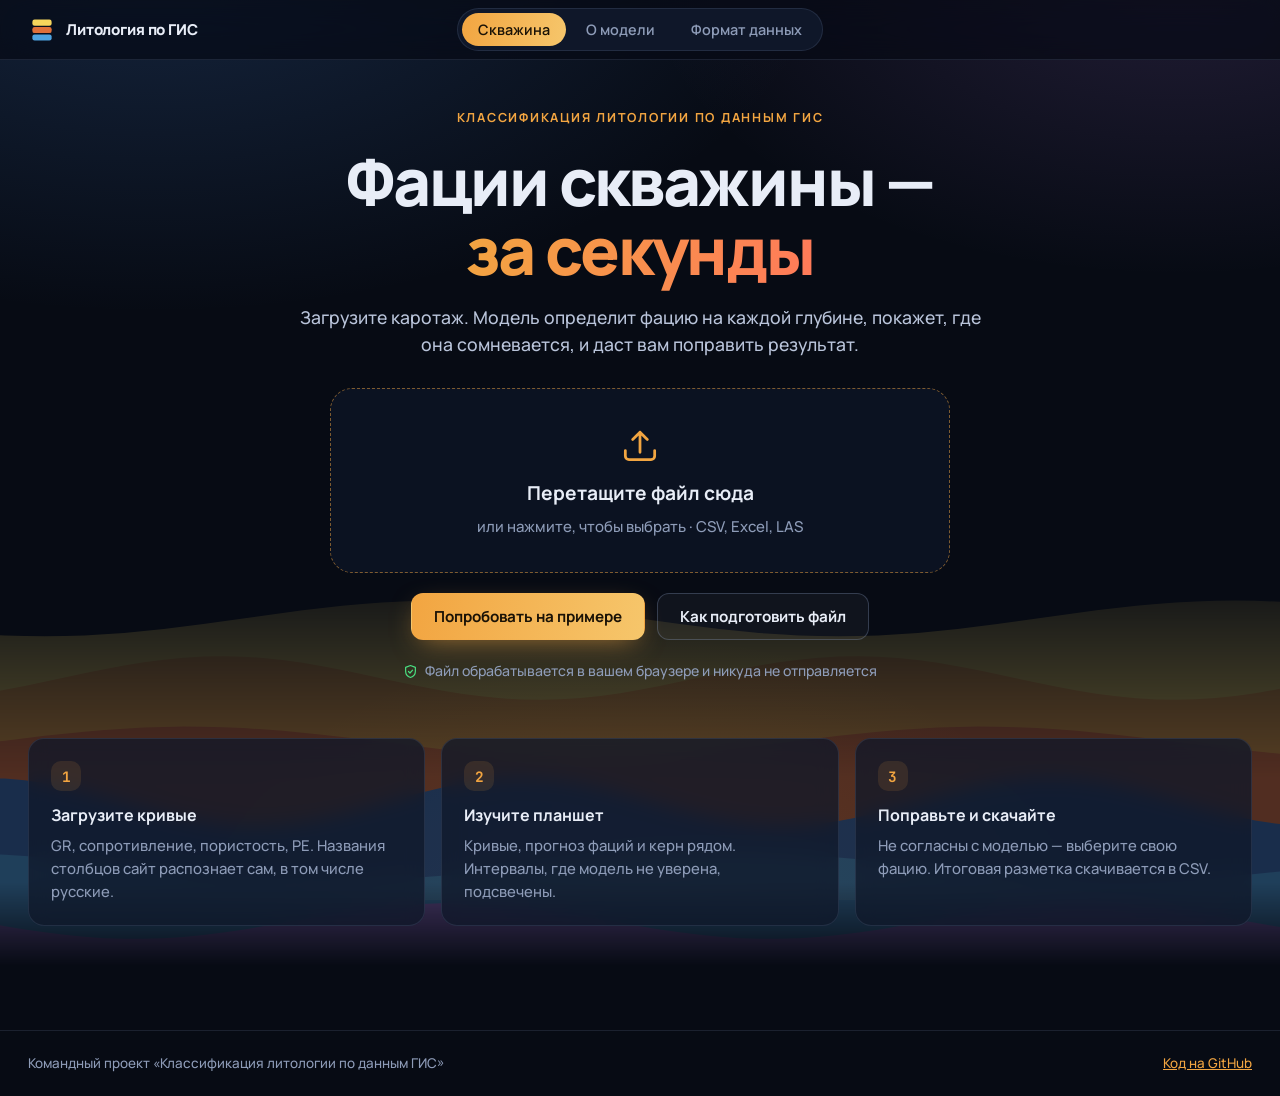
==== docs/index.html @ 5f56cf6e "Единицы глубины (м/фут), устойчивая загрузка описания модели - пример из датасета Hugoton–Panoma под" ====
<!doctype html>
<html lang="ru">
<head>
  <meta charset="utf-8">
  <meta name="viewport" content="width=device-width, initial-scale=1">
  <title>Литология по ГИС — фации скважины за секунды</title>
  <meta name="description" content="Загрузите каротаж скважины и получите планшет с прогнозом фаций, уверенностью модели и сомнительными интервалами. Данные обрабатываются в браузере.">
  <meta name="theme-color" content="#070B14">
  <link rel="icon" href="data:image/svg+xml,%3Csvg xmlns='http://www.w3.org/2000/svg' viewBox='0 0 32 32'%3E%3Crect width='32' height='32' rx='8' fill='%230C1222'/%3E%3Crect x='7' y='6' width='18' height='6' rx='2' fill='%23F6D55C'/%3E%3Crect x='7' y='13' width='18' height='6' rx='2' fill='%23E0703A'/%3E%3Crect x='7' y='20' width='18' height='6' rx='2' fill='%234FA3E0'/%3E%3C/svg%3E">
  <link rel="preconnect" href="https://fonts.googleapis.com">
  <link rel="preconnect" href="https://fonts.gstatic.com" crossorigin>
  <link href="https://fonts.googleapis.com/css2?family=JetBrains+Mono:wght@400;600&family=Manrope:wght@400;500;600;700;800&display=swap" rel="stylesheet">
  <link rel="stylesheet" href="css/style.css?v=3">
</head>
<body>
  <header class="nav">
    <a class="brand" href="./" aria-label="Литология по ГИС — на главную">
      <svg viewBox="0 0 32 32" width="28" height="28" aria-hidden="true">
        <rect x="5" y="4" width="22" height="7" rx="2.5" fill="#F6D55C"/>
        <rect x="5" y="12.5" width="22" height="7" rx="2.5" fill="#E0703A"/>
        <rect x="5" y="21" width="22" height="7" rx="2.5" fill="#4FA3E0"/>
      </svg>
      <span>Литология по ГИС</span>
    </a>
    <nav class="tabs" aria-label="Разделы">
      <button class="tab active" data-view="analysis">Скважина</button>
      <button class="tab" data-view="model">О модели</button>
      <button class="tab" data-view="format">Формат данных</button>
    </nav>
  </header>

  <main>
    <!-- ================= СКВАЖИНА ================= -->
    <section class="view active" id="view-analysis">

      <div id="landing">
        <div class="strata" id="strata" aria-hidden="true"></div>
        <div class="hero">
          <p class="eyebrow">Классификация литологии по данным ГИС</p>
          <h1>Фации скважины —<br><em>за секунды</em></h1>
          <p class="lead">Загрузите каротаж. Модель определит фацию на каждой глубине, покажет, где она сомневается, и даст вам поправить результат.</p>

          <div class="dropzone" id="dropzone" tabindex="0" role="button" aria-label="Загрузить файл скважины">
            <svg class="drop-icon" viewBox="0 0 48 48" width="44" height="44" aria-hidden="true">
              <path d="M24 32V10m0 0-8 8m8-8 8 8" fill="none" stroke="currentColor" stroke-width="3" stroke-linecap="round" stroke-linejoin="round"/>
              <path d="M8 30v6a4 4 0 0 0 4 4h24a4 4 0 0 0 4-4v-6" fill="none" stroke="currentColor" stroke-width="3" stroke-linecap="round"/>
            </svg>
            <div class="drop-title">Перетащите файл сюда</div>
            <div class="drop-sub">или нажмите, чтобы выбрать · CSV, Excel, LAS</div>
          </div>

          <div class="hero-actions">
            <button class="btn primary" id="try-example">Попробовать на примере</button>
            <button class="btn ghost" data-goto="format">Как подготовить файл</button>
          </div>
          <p class="privacy">
            <svg viewBox="0 0 20 20" width="15" height="15" aria-hidden="true"><path d="M10 2 3.5 4.5v5c0 4 2.7 7.2 6.5 8.5 3.8-1.3 6.5-4.5 6.5-8.5v-5L10 2Z" fill="none" stroke="currentColor" stroke-width="1.6" stroke-linejoin="round"/><path d="m7.3 10 2 2 3.5-3.8" fill="none" stroke="currentColor" stroke-width="1.6" stroke-linecap="round" stroke-linejoin="round"/></svg>
            Файл обрабатывается в вашем браузере и никуда не отправляется
          </p>
        </div>

        <ol class="steps">
          <li><span>1</span><h3>Загрузите кривые</h3><p>GR, сопротивление, пористость, PE. Названия столбцов сайт распознает сам, в том числе русские.</p></li>
          <li><span>2</span><h3>Изучите планшет</h3><p>Кривые, прогноз фаций и керн рядом. Интервалы, где модель не уверена, подсвечены.</p></li>
          <li><span>3</span><h3>Поправьте и скачайте</h3><p>Не согласны с моделью — выберите свою фацию. Итоговая разметка скачивается в CSV.</p></li>
        </ol>
      </div>

      <div id="workspace" hidden>
        <div class="ws-head">
          <div>
            <div class="ws-source" id="source"></div>
            <div class="chips" id="wells" role="tablist" aria-label="Скважины"></div>
          </div>
          <div class="ws-actions">
            <button class="btn ghost small" id="open-mapping">Столбцы и единицы</button>
            <button class="btn ghost small" id="new-file">Другой файл</button>
          </div>
        </div>
        <div id="notes"></div>

        <div class="metrics" id="metrics"></div>

        <div class="ws-grid">
          <div class="panel plot-panel">
            <div class="toolbar">
              <label class="slider">
                <span>Порог уверенности <output id="threshold-out">50%</output></span>
                <input type="range" id="threshold" min="0.3" max="0.9" step="0.01" value="0.5">
              </label>
              <span class="toolbar-hint"><i class="swatch-doubt"></i>ниже порога — сомнительно</span>
              <button class="help-btn" id="open-guide" type="button"><b>?</b><span>Как читать планшет</span></button>
              <div class="zoom" role="group" aria-label="Масштаб по глубине">
                <button class="icon-btn" id="zoom-out" aria-label="Мельче">−</button>
                <span>масштаб</span>
                <button class="icon-btn" id="zoom-in" aria-label="Крупнее">+</button>
              </div>
            </div>
            <div class="plot" id="plot"></div>
          </div>

          <aside class="side">
            <div class="panel">
              <h3>Состав разреза</h3>
              <p class="muted small">Доля каждой фации в прогнозе</p>
              <ul class="composition" id="composition"></ul>
            </div>
          </aside>
        </div>

        <section class="panel" id="intervals-panel">
          <div class="panel-head">
            <div>
              <h2>Интервалы</h2>
              <p class="muted">Подряд идущие точки замера с одной фацией объединены в интервал. Красная метка слева — средняя уверенность модели по интервалу ниже порога. Нажмите на строку, чтобы найти интервал на планшете; не согласны с моделью — выберите фацию в столбце «Решение геолога».</p>
            </div>
            <div class="panel-actions">
              <button class="btn primary small" id="download-depth">Скачать результат</button>
              <button class="btn ghost small" id="download-intervals">Скачать интервалы</button>
            </div>
          </div>
          <div class="chips" id="interval-filter"></div>
          <div class="table-wrap">
            <table class="intervals">
              <thead><tr><th id="th-top">Кровля</th><th id="th-bottom">Подошва</th><th>Мощность</th><th>Прогноз</th><th>Средняя уверенность</th><th>Решение геолога</th></tr></thead>
              <tbody id="intervals"></tbody>
            </table>
          </div>
        </section>

        <section class="panel" id="compare-panel" hidden>
          <div class="panel-head"><div>
            <h2>Сравнение с керном</h2>
            <p class="muted">Строки — фация по керну, столбцы — прогноз. В клетке — число точек замера; чем она ярче, тем больше доля от всех точек этой фации. Диагональ — совпадения.</p>
          </div></div>
          <div class="matrix" id="compare-matrix"></div>
        </section>
      </div>
    </section>

    <!-- ================= О МОДЕЛИ ================= -->
    <section class="view" id="view-model">
      <div class="page-head">
        <p class="eyebrow">О модели</p>
        <h1>Насколько ей можно доверять</h1>
        <p class="lead" id="model-lead"></p>
      </div>
      <div class="metrics" id="model-metrics"></div>
      <div class="two-col">
        <section class="panel">
          <h2>Какие фации модель путает</h2>
          <p class="muted">Проверка на скважинах, которых модель не видела. Строки — керн, столбцы — прогноз, в клетке — число точек замера.</p>
          <div class="matrix" id="model-matrix"></div>
        </section>
        <section class="panel">
          <h2>Какие кривые важнее</h2>
          <p class="muted">Вклад каждой кривой в решение модели.</p>
          <ul class="bars" id="model-importance"></ul>
        </section>
      </div>
      <section class="panel">
        <h2>Как хорошо находится каждая фация</h2>
        <p class="muted">Доля точек замера каждой фации, которые модель определила верно (на проверочных скважинах).</p>
        <ul class="bars recall" id="model-recall"></ul>
      </section>
      <section class="panel">
        <h2>Можно ли верить уверенности модели</h2>
        <p class="muted" id="calibration-lead"></p>
        <div class="calibration" id="calibration"></div>
      </section>
      <section class="panel prose">
        <h2>Как это устроено</h2>
        <p>Модель — градиентный бустинг <b>CatBoost</b> (500 деревьев глубины 4). Она обучена на размеченных по керну скважинах месторождения Hugoton–Panoma (Канзас) и для каждой глубины оценивает вероятность девяти фаций. Глубины в этом датасете записаны в футах, шаг замера — полфута.</p>
        <p>Скважины делятся на обучающие и проверочные <b>целиком</b>: все измерения одной скважины попадают только в одну группу. Так оценка честно показывает, чего ждать на новой скважине.</p>
        <p>Расчёт идёт прямо в браузере: деревья модели выгружены в файл, а результат сверен с исходной моделью на Python на всех точках замера датасета.</p>
      </section>
    </section>

    <!-- ================= ФОРМАТ ДАННЫХ ================= -->
    <section class="view" id="view-format">
      <div class="page-head">
        <p class="eyebrow">Формат данных</p>
        <h1>Как подготовить файл</h1>
        <p class="lead">Таблица, где одна строка — одна глубина. Подойдут CSV, Excel и LAS. Названия столбцов могут отличаться: сайт узнает их сам, а если не узнает — предложит выбрать.</p>
      </div>
      <section class="panel format-groups" id="format-fields"></section>
      <div class="two-col">
        <section class="panel prose">
          <h2>Про сам файл</h2>
          <ul>
            <li>В одном файле может быть несколько скважин — тогда нужен столбец с названием скважины.</li>
            <li>CSV с разделителем <code>;</code> и десятичной запятой читается как есть, в кодировках UTF-8 и Windows-1251.</li>
            <li>Строки, где в кривых есть пропуски, в расчёт не попадают — сайт сообщит, сколько их.</li>
          </ul>
        </section>
        <section class="panel prose">
          <h2>Шаблон</h2>
          <p>Скачайте пример правильно оформленного файла и замените значения своими.</p>
          <a class="btn primary" href="data/template.csv" download="шаблон_скважины.csv">Скачать шаблон CSV</a>
        </section>
      </div>
    </section>
  </main>

  <footer class="footer">
    <span>Командный проект «Классификация литологии по данным ГИС»</span>
    <a href="https://github.com/xarebovdavid/well-log-facies-web" target="_blank" rel="noopener">Код на GitHub</a>
  </footer>

  <!-- Сопоставление столбцов -->
  <dialog id="mapping">
    <form method="dialog" class="dialog">
      <h2>Столбцы и единицы</h2>
      <p class="muted" id="mapping-status"></p>
      <div class="mapping-grid" id="mapping-fields"></div>
      <label class="check"><input type="checkbox" id="mapping-log"> Сопротивление дано в Ом·м — взять log₁₀</label>
      <label class="check">Глубина записана в
        <select id="mapping-unit"><option value="м">метрах</option><option value="фут">футах</option></select>
      </label>
      <div class="dialog-actions">
        <button class="btn ghost" value="cancel">Отмена</button>
        <button class="btn primary" id="mapping-apply" value="apply">Применить</button>
      </div>
    </form>
  </dialog>

  <!-- Как читать планшет -->
  <dialog id="guide">
    <form method="dialog" class="dialog">
      <h2>Как читать планшет</h2>
      <dl class="guide">
        <div><dt>Уверенность модели</dt>
          <dd>Это не каротажная кривая, а результат расчёта. Для каждой точки замера модель оценивает вероятность всех девяти фаций и выбирает самую вероятную. Уверенность — вероятность, которую она дала выбранной фации. На планшете это оранжевый трек справа от кривых.</dd></div>
        <div><dt>Порог уверенности</dt>
          <dd>Граница, которую вы задаёте ползунком. Всё, что ниже неё, считается сомнительным. Изначально стоит 50%: ниже этого значения модель сама даёт своему ответу меньше половины. <span id="guide-threshold"></span></dd></div>
        <div><dt>Сомнительные точки и интервалы</dt>
          <dd>Точка замера сомнительна, если уверенность в ней ниже порога, — на планшете такие места подсвечены красным. Интервал в таблице сомнителен, если ниже порога средняя уверенность по его точкам.</dd></div>
        <div><dt>Средняя уверенность</dt>
          <dd>Среднее значение уверенности по всем точкам замера скважины. Если оно низкое, стоит проверить данные: возможно, разрез не похож на скважины, на которых модель училась.</dd></div>
        <div><dt>Чему уверенность не равна</dt>
          <dd>Это не вероятность того, что прогноз верен. <span id="guide-caveat"></span> Порог помогает найти места с грубыми ошибками, но не гарантирует, что остальное определено правильно.</dd></div>
        <div><dt>Пунктир на треке пористости</dt>
          <dd>На треке две кривые. Сплошная — PHIND, средняя нейтронно-плотностная пористость. Пунктир — ΔPHI, разница нейтронной и плотностной пористости.</dd></div>
        <div><dt>Колонки справа</dt>
          <dd>«Прогноз» — фации по модели. «Керн» — фации из вашего файла, если они в нём есть. «Итог» появляется после ваших правок в таблице интервалов.</dd></div>
      </dl>
      <div class="dialog-actions"><button class="btn primary">Понятно</button></div>
    </form>
  </dialog>

  <div class="drag-veil" id="drag-veil" aria-hidden="true"><div>Отпустите файл, чтобы загрузить</div></div>
  <div class="tip" id="tip" role="status" aria-live="off"></div>
  <div class="toasts" id="toasts" aria-live="polite"></div>
  <input type="file" id="file" accept=".csv,.txt,.xlsx,.xls,.las" hidden>

  <script type="module" src="js/app.js?v=3"></script>
</body>
</html>
---- docs/css/style.css ----
/* ============ Основа ============ */
:root {
  --bg: #070B14;
  --surface: #0F1729;
  --surface-2: #162036;
  --surface-3: #1E2B47;
  --line: rgba(148, 170, 210, 0.14);
  --line-strong: rgba(148, 170, 210, 0.28);
  --text: #E8EDF7;
  --muted: #8E9CB8;
  --accent: #F2A541;
  --accent-2: #FF7A59;
  --good: #4ADE80;
  --warn: #FF6B6B;

  --c-gr: #5EE6A0;
  --c-ild: #FF8080;
  --c-phi: #5AA9FF;
  --c-dphi: #9CC8FF;
  --c-pe: #C4A1FF;
  --c-conf: #F2A541;

  --nav-h: 60px;
  --toolbar-h: 60px;
  --radius: 16px;
  --ease: cubic-bezier(0.2, 0.7, 0.2, 1);
  --font: "Manrope", system-ui, -apple-system, "Segoe UI", sans-serif;
  --mono: "JetBrains Mono", ui-monospace, "SF Mono", Menlo, monospace;
  color-scheme: dark;
}

* { box-sizing: border-box; }
html { scroll-padding-top: calc(var(--nav-h) + 16px); }
body {
  margin: 0;
  overflow-x: clip;
  min-height: 100vh;
  display: flex;
  flex-direction: column;
  font: 500 15px/1.55 var(--font);
  color: var(--text);
  background:
    radial-gradient(1100px 620px at 12% -8%, rgba(61, 111, 182, 0.28), transparent 62%),
    radial-gradient(900px 520px at 92% -4%, rgba(176, 124, 232, 0.16), transparent 60%),
    radial-gradient(800px 600px at 50% 110%, rgba(242, 165, 65, 0.08), transparent 60%),
    var(--bg);
  background-attachment: fixed;
  -webkit-font-smoothing: antialiased;
}
body.busy { cursor: progress; }
main { flex: 1; width: 100%; max-width: 1360px; margin: 0 auto; padding: 0 28px 64px; }
h1, h2, h3, p { margin: 0; }
h1 { font-size: clamp(2.3rem, 5.2vw, 4.1rem); font-weight: 800; line-height: 1.04; letter-spacing: -0.035em; text-wrap: balance; }
h1 em { font-style: normal; background: linear-gradient(100deg, var(--accent), var(--accent-2)); -webkit-background-clip: text; background-clip: text; color: transparent; }
h2 { font-size: 1.25rem; font-weight: 700; letter-spacing: -0.01em; }
h3 { font-size: 1rem; font-weight: 700; }
code { font: 0.88em var(--mono); padding: 2px 6px; border-radius: 6px; background: var(--surface-3); }
a { color: var(--accent); }
.muted { color: var(--muted); }
.small { font-size: 0.85rem; }
.mono { font-family: var(--mono); font-size: 0.86rem; font-variant-numeric: tabular-nums; }
.eyebrow { font-size: 0.78rem; font-weight: 700; letter-spacing: 0.14em; text-transform: uppercase; color: var(--accent); }
.lead { max-width: 62ch; font-size: 1.1rem; color: #B9C4DA; }
:focus-visible { outline: 2px solid var(--accent); outline-offset: 2px; border-radius: 8px; }
[hidden] { display: none !important; }

@keyframes rise { from { opacity: 0; transform: translateY(14px); } }
@keyframes fade { from { opacity: 0; } }

/* ============ Шапка ============ */
.nav {
  position: sticky; top: 0; z-index: 30;
  height: var(--nav-h);
  display: grid; grid-template-columns: 1fr auto 1fr; align-items: center; gap: 20px;
  padding: 0 28px;
  background: rgba(7, 11, 20, 0.72);
  backdrop-filter: blur(16px) saturate(140%);
  border-bottom: 1px solid var(--line);
}
.brand { justify-self: start; display: flex; align-items: center; gap: 10px; font-weight: 800; letter-spacing: -0.01em; color: var(--text); text-decoration: none; white-space: nowrap; }
.tabs { display: flex; gap: 4px; margin: 0; padding: 4px; border-radius: 999px; background: var(--surface); border: 1px solid var(--line); }
.tab {
  padding: 7px 16px; border: 0; border-radius: 999px; white-space: nowrap;
  font: 600 0.9rem var(--font); color: var(--muted); background: none; cursor: pointer;
  transition: color 0.2s, background 0.25s var(--ease);
}
.tab:hover { color: var(--text); }
.tab.active { color: #1A1206; background: linear-gradient(100deg, var(--accent), #F6C66B); }

/* ============ Кнопки ============ */
.btn {
  display: inline-flex; align-items: center; justify-content: center; gap: 8px;
  padding: 12px 22px; border-radius: 12px; border: 1px solid transparent;
  font: 700 0.95rem var(--font); text-decoration: none; cursor: pointer; white-space: nowrap;
  transition: transform 0.2s var(--ease), box-shadow 0.25s, background 0.2s, border-color 0.2s;
}
.btn:active { transform: scale(0.97); }
.btn.primary { color: #1A1206; background: linear-gradient(100deg, var(--accent), #F6C66B); box-shadow: 0 8px 28px -10px rgba(242, 165, 65, 0.7); }
.btn.primary:hover { transform: translateY(-2px); box-shadow: 0 14px 34px -10px rgba(242, 165, 65, 0.85); }
.btn.ghost { color: var(--text); background: rgba(255, 255, 255, 0.04); border-color: var(--line-strong); }
.btn.ghost:hover { background: rgba(255, 255, 255, 0.09); border-color: rgba(148, 170, 210, 0.5); }
.btn.small { padding: 8px 14px; font-size: 0.85rem; border-radius: 10px; }
.btn:disabled { opacity: 0.45; cursor: not-allowed; transform: none; box-shadow: none; }
.icon-btn {
  width: 30px; height: 30px; border-radius: 9px; border: 1px solid var(--line-strong);
  font: 700 1.05rem/1 var(--font); color: var(--text); background: rgba(255, 255, 255, 0.04); cursor: pointer;
  transition: background 0.2s, transform 0.15s;
}
.icon-btn:hover { background: rgba(255, 255, 255, 0.1); }
.icon-btn:active { transform: scale(0.92); }

/* ============ Разделы ============ */
.view { display: none; }
.view.active { display: block; animation: rise 0.5s var(--ease); }
.page-head { display: grid; gap: 14px; padding: 56px 0 32px; }
.page-head h1 { font-size: clamp(2rem, 4vw, 3rem); }
.two-col { display: grid; grid-template-columns: 1fr 1fr; gap: 20px; }
.panel {
  margin-top: 20px; padding: 24px;
  background: linear-gradient(180deg, rgba(22, 32, 54, 0.82), rgba(15, 23, 41, 0.82));
  border: 1px solid var(--line); border-radius: var(--radius);
  box-shadow: 0 24px 60px -40px rgba(0, 0, 0, 0.9);
}
.panel > h2 + .muted, .panel > h3 + .muted { margin-top: 4px; }
.panel-head { display: flex; justify-content: space-between; align-items: flex-start; gap: 20px; flex-wrap: wrap; margin-bottom: 16px; }
.panel-head .muted { margin-top: 4px; max-width: 70ch; }
.panel-actions { display: flex; gap: 8px; flex-wrap: wrap; }
.prose { display: grid; gap: 12px; align-content: start; }
.prose p, .prose li { color: #C3CDE0; }
.prose ul { margin: 0; padding-left: 20px; display: grid; gap: 8px; }
.prose .btn { justify-self: start; }

/* ============ Первый экран ============ */
#landing { position: relative; min-height: calc(100vh - var(--nav-h)); display: flex; flex-direction: column; justify-content: center; padding: 48px 0 40px; }
.hero { position: relative; z-index: 1; display: grid; justify-items: center; gap: 20px; text-align: center; }
.hero > * { animation: rise 0.7s var(--ease) both; }
.hero > :nth-child(2) { animation-delay: 0.06s; }
.hero > :nth-child(3) { animation-delay: 0.12s; }
.hero > :nth-child(4) { animation-delay: 0.2s; }
.hero > :nth-child(5) { animation-delay: 0.28s; }
.hero > :nth-child(6) { animation-delay: 0.34s; }

.dropzone {
  width: min(620px, 100%); margin-top: 10px; padding: 34px 24px;
  display: grid; justify-items: center; gap: 6px;
  border: 1.5px dashed rgba(242, 165, 65, 0.5); border-radius: 22px;
  background: rgba(15, 23, 41, 0.66); backdrop-filter: blur(8px);
  cursor: pointer;
  transition: transform 0.3s var(--ease), border-color 0.25s, box-shadow 0.3s, background 0.25s;
}
.dropzone:hover, .dropzone:focus-visible {
  transform: translateY(-3px); border-color: var(--accent); background: rgba(22, 32, 54, 0.8);
  box-shadow: 0 0 0 6px rgba(242, 165, 65, 0.08), 0 30px 70px -30px rgba(242, 165, 65, 0.45);
}
.drop-icon { color: var(--accent); margin-bottom: 6px; }
.dropzone:hover .drop-icon { animation: nudge 0.9s var(--ease) infinite alternate; }
@keyframes nudge { to { transform: translateY(-6px); } }
.drop-title { font-size: 1.2rem; font-weight: 700; }
.drop-sub { color: var(--muted); }
.hero-actions { display: flex; gap: 12px; flex-wrap: wrap; justify-content: center; }
.privacy { display: inline-flex; align-items: center; gap: 7px; font-size: 0.88rem; color: var(--muted); }
.privacy svg { color: var(--good); }

.steps {
  position: relative; z-index: 1; list-style: none; margin: 56px 0 0; padding: 0;
  display: grid; grid-template-columns: repeat(3, 1fr); gap: 16px;
}
.steps li {
  padding: 22px; border-radius: var(--radius); border: 1px solid var(--line);
  background: rgba(15, 23, 41, 0.74); backdrop-filter: blur(10px);
  animation: rise 0.7s var(--ease) both; animation-delay: calc(0.4s + var(--n, 0) * 0.08s);
  transition: transform 0.3s var(--ease), border-color 0.25s;
}
.steps li:nth-child(2) { --n: 1; } .steps li:nth-child(3) { --n: 2; }
.steps li:hover { transform: translateY(-4px); border-color: var(--line-strong); }
.steps span { display: inline-grid; place-items: center; width: 30px; height: 30px; margin-bottom: 12px; border-radius: 10px; font: 700 0.9rem var(--mono); color: var(--accent); background: rgba(242, 165, 65, 0.12); }
.steps p { margin-top: 6px; color: var(--muted); font-size: 0.93rem; }

/* декоративные пласты */
.strata {
  position: absolute; bottom: 0; left: 50%; width: 100vw; transform: translateX(-50%);
  height: 46%; min-height: 300px; overflow: hidden;
  opacity: 0.34; pointer-events: none;
  -webkit-mask-image: linear-gradient(to bottom, transparent, #000 55%, #000 80%, transparent);
  mask-image: linear-gradient(to bottom, transparent, #000 55%, #000 80%, transparent);
}
.strata svg { width: 100%; height: 100%; display: block; }
.strata path { animation: drift var(--time) linear infinite; }
@keyframes drift { to { transform: translateX(var(--shift)); } }

/* ============ Рабочая область ============ */
.ws-head { display: flex; justify-content: space-between; align-items: flex-end; gap: 16px; flex-wrap: wrap; padding: 32px 0 4px; }
.ws-actions { display: flex; gap: 8px; flex-wrap: wrap; }
.ws-source { font-size: 1.35rem; font-weight: 800; letter-spacing: -0.02em; }
.chips { display: flex; gap: 8px; flex-wrap: wrap; margin-top: 12px; }
.chip {
  display: inline-flex; align-items: center; gap: 8px; padding: 7px 14px;
  border-radius: 999px; border: 1px solid var(--line-strong);
  font: 600 0.87rem var(--font); color: var(--muted); background: rgba(255, 255, 255, 0.03); cursor: pointer;
  transition: color 0.2s, background 0.2s, border-color 0.2s, transform 0.15s;
}
.chip:hover { color: var(--text); border-color: rgba(148, 170, 210, 0.5); }
.chip:active { transform: scale(0.96); }
.chip.active { color: var(--text); border-color: var(--accent); background: rgba(242, 165, 65, 0.14); }
.chip small { font: 600 0.75rem var(--mono); opacity: 0.7; }
.note { margin-top: 10px; padding: 10px 14px; border-radius: 12px; font-size: 0.9rem; color: #CFE0FF; background: rgba(90, 169, 255, 0.1); border: 1px solid rgba(90, 169, 255, 0.24); animation: rise 0.4s var(--ease); }

.metrics { display: grid; grid-template-columns: repeat(auto-fit, minmax(180px, 1fr)); gap: 14px; margin-top: 20px; }
.metric {
  padding: 18px 20px; border-radius: var(--radius); border: 1px solid var(--line);
  background: linear-gradient(160deg, rgba(30, 43, 71, 0.75), rgba(15, 23, 41, 0.75));
  animation: rise 0.55s var(--ease) both; animation-delay: calc(var(--i) * 60ms);
}
.metric-label { font-size: 0.82rem; font-weight: 600; color: var(--muted); }
.metric-value { margin-top: 4px; font: 600 1.9rem/1.15 var(--mono); letter-spacing: -0.03em; font-variant-numeric: tabular-nums; }
.metric-sub { margin-top: 4px; font-size: 0.8rem; color: var(--muted); }
.metric.warn .metric-value { color: var(--warn); }
.metric.good .metric-value { color: var(--good); }

.ws-grid { display: grid; grid-template-columns: minmax(0, 1fr) 280px; gap: 20px; align-items: start; }
.side { position: sticky; top: calc(var(--nav-h) + 4px); }
.side .panel { padding: 20px; }

/* ============ Планшет ============ */
.plot-panel { padding: 0; }
.toolbar {
  position: sticky; top: var(--nav-h); z-index: 12; height: var(--toolbar-h);
  display: flex; align-items: center; gap: 22px; padding: 0 20px;
  background: rgba(17, 26, 45, 0.94); backdrop-filter: blur(12px);
  border-bottom: 1px solid var(--line); border-radius: var(--radius) var(--radius) 0 0;
}
.slider { display: flex; align-items: center; gap: 14px; font-size: 0.88rem; font-weight: 600; color: var(--muted); }
.slider > span { white-space: nowrap; }
.slider output { display: inline-block; min-width: 3.2ch; font: 600 0.92rem var(--mono); color: var(--warn); }
input[type="range"] { width: 190px; height: 6px; appearance: none; -webkit-appearance: none; border-radius: 999px; background: var(--surface-3); cursor: pointer; }
input[type="range"]::-webkit-slider-thumb { -webkit-appearance: none; width: 18px; height: 18px; border-radius: 50%; border: 3px solid var(--bg); background: var(--warn); box-shadow: 0 0 0 1px var(--warn), 0 4px 12px rgba(255, 107, 107, 0.5); transition: transform 0.15s; }
input[type="range"]::-webkit-slider-thumb:hover { transform: scale(1.18); }
input[type="range"]::-moz-range-thumb { width: 14px; height: 14px; border-radius: 50%; border: 3px solid var(--bg); background: var(--warn); }
.toolbar-hint { display: inline-flex; align-items: center; gap: 8px; font-size: 0.82rem; color: var(--muted); }
.swatch-doubt { width: 22px; height: 12px; border-radius: 4px; background: rgba(255, 107, 107, 0.3); border: 1px solid rgba(255, 107, 107, 0.6); }
.help-btn {
  display: inline-flex; align-items: center; gap: 8px; padding: 5px 12px 5px 6px;
  border-radius: 999px; border: 1px solid var(--line-strong);
  font: 600 0.82rem var(--font); color: var(--text); background: rgba(255, 255, 255, 0.04); cursor: pointer;
  transition: background 0.2s, border-color 0.2s;
}
.help-btn:hover { background: rgba(255, 255, 255, 0.1); border-color: var(--accent); }
.help-btn b { display: grid; place-items: center; width: 20px; height: 20px; border-radius: 50%; color: #1A1206; background: var(--accent); font-size: 0.8rem; }
.zoom { display: flex; align-items: center; gap: 8px; margin-left: auto; font-size: 0.82rem; color: var(--muted); }

.plot-head, .plot-body { display: grid; }
.plot-head {
  position: sticky; top: calc(var(--nav-h) + var(--toolbar-h)); z-index: 11;
  background: rgba(17, 26, 45, 0.96); backdrop-filter: blur(12px);
  border-bottom: 1px solid var(--line-strong);
}
.th { min-width: 0; padding: 10px 8px 8px; border-left: 1px solid var(--line); font-size: 0.8rem; font-weight: 700; }
.th-depth { border-left: 0; color: var(--muted); }
.th small { margin-left: 5px; font-weight: 500; color: var(--muted); }
.th-title { display: flex; align-items: center; gap: 5px; white-space: nowrap; overflow: hidden; text-overflow: ellipsis; }
.th-title i { flex: none; width: 14px; height: 0; border-top: 2.5px solid currentColor; border-radius: 2px; }
.th-title i.dash { border-top-style: dashed; border-top-width: 2px; border-radius: 0; }
.th-series { display: inline-flex; align-items: center; gap: 5px; margin-right: 8px; }
/* уверенность — расчёт модели, а не каротаж: трек выделен, чтобы их не путали */
.th.model, .track.model { background: rgba(242, 165, 65, 0.06); border-left-color: rgba(242, 165, 65, 0.4); }
.th.model .th-title { color: var(--accent); }
.th-scale { display: flex; justify-content: space-between; margin-top: 4px; font: 400 0.7rem var(--mono); color: var(--muted); }
.th-strip { display: grid; place-items: center; padding: 6px 2px; text-align: center; font-size: 0.72rem; color: var(--muted); }

.plot-body { position: relative; cursor: crosshair; border-radius: 0 0 var(--radius) var(--radius); overflow: hidden; touch-action: pan-y; }
.plot-body > * { grid-row: 1; }
.axis { position: relative; grid-column: 1; }
.axis span { position: absolute; right: 8px; transform: translateY(-50%); font: 400 0.72rem var(--mono); color: var(--muted); }
.track, .strip { position: relative; border-left: 1px solid var(--line); }
.track svg, .strip svg { position: absolute; inset: 0; width: 100%; height: 100%; display: block; }
.strip { padding: 0 5px; }
.strip svg { left: 5px; width: calc(100% - 10px); }
.grid line { stroke: rgba(148, 170, 210, 0.09); stroke-width: 1; vector-effect: non-scaling-stroke; }
.curve { fill: none; stroke-width: 1.7; stroke-linejoin: round; vector-effect: non-scaling-stroke; }
.curve.dashed { stroke-width: 1.2; stroke-dasharray: 3 3; opacity: 0.85; }
.area { opacity: 0.13; }

/* Появление: треки «раскрываются» сверху вниз в пределах экрана, один за другим */
.plot-body.animate .track svg, .plot-body.animate .strip svg {
  animation: wipe 1.2s var(--ease) backwards; animation-delay: calc(var(--i) * 90ms);
}
@keyframes wipe {
  from { -webkit-mask-size: 100% 0; mask-size: 100% 0; opacity: 0.2; }
  to { -webkit-mask-size: 100% var(--reveal, 900px); mask-size: 100% var(--reveal, 900px); opacity: 1; }
}
.plot-body.animate .track svg, .plot-body.animate .strip svg {
  -webkit-mask: linear-gradient(#000, #000) top / 100% 100% no-repeat;
  mask: linear-gradient(#000, #000) top / 100% 100% no-repeat;
}

.bands { position: relative; pointer-events: none; }
.bands i { position: absolute; left: 0; right: 0; background: rgba(255, 107, 107, 0.13); box-shadow: inset 2px 0 0 rgba(255, 107, 107, 0.7); animation: fade 0.25s; }
.threshold-line { position: absolute; top: 0; bottom: 0; width: 0; border-left: 1.5px dashed var(--warn); opacity: 0.85; transition: left 0.12s linear; pointer-events: none; }

.cursor { position: absolute; left: 56px; right: 0; top: 0; height: 0; border-top: 1px solid rgba(232, 237, 247, 0.55); opacity: 0; pointer-events: none; transition: opacity 0.15s; will-change: transform; }
.dot { position: absolute; width: 9px; height: 9px; margin: -4.5px 0 0 -4.5px; border-radius: 50%; box-shadow: 0 0 0 3px rgba(7, 11, 20, 0.85), 0 0 12px currentColor; opacity: 0; pointer-events: none; transition: opacity 0.15s; }
.plot-body.hover .cursor, .plot-body.hover .dot { opacity: 1; }

.flash { position: absolute; left: 56px; right: 0; border-radius: 4px; pointer-events: none; background: rgba(242, 165, 65, 0.3); box-shadow: 0 0 0 1.5px var(--accent), 0 0 30px rgba(242, 165, 65, 0.6); animation: flash 1.8s var(--ease) forwards; }
@keyframes flash { 0%, 55% { opacity: 1; } 100% { opacity: 0; } }

/* всплывающая подсказка */
.tip {
  position: fixed; left: 0; top: 0; z-index: 40; width: 236px; padding: 14px;
  border-radius: 14px; border: 1px solid var(--line-strong);
  background: rgba(12, 18, 34, 0.94); backdrop-filter: blur(14px);
  box-shadow: 0 24px 50px -18px rgba(0, 0, 0, 0.9);
  opacity: 0; pointer-events: none; transition: opacity 0.15s; will-change: transform;
}
.tip.show { opacity: 1; }
.tip-depth { font: 600 1.05rem var(--mono); }
.tip-facies { display: flex; align-items: baseline; gap: 7px; margin-top: 8px; font-size: 0.86rem; line-height: 1.3; }
.tip-facies i { flex: none; width: 11px; height: 11px; border-radius: 3px; transform: translateY(1px); }
.tip-conf { margin-top: 4px; font-size: 0.8rem; color: var(--muted); }
.tip-conf.low { color: var(--warn); }
.tip-bars { display: flex; align-items: flex-end; gap: 3px; height: 44px; margin-top: 10px; padding-bottom: 1px; border-bottom: 1px solid var(--line); }
.tip-bars i { flex: 1; border-radius: 3px 3px 0 0; transition: height 0.18s var(--ease); }
.tip-core { margin-top: 8px; font-size: 0.82rem; }
.tip-core.ok { color: var(--good); } .tip-core.miss { color: var(--warn); }
.tip-values { display: grid; grid-template-columns: auto 1fr auto 1fr; gap: 3px 10px; margin: 10px 0 0; font: 400 0.78rem var(--mono); }
.tip-values dt { color: var(--muted); } .tip-values dd { margin: 0; text-align: right; }

/* состав разреза */
.composition { list-style: none; margin: 16px 0 0; padding: 0; display: grid; gap: 11px; }
.composition li { display: grid; grid-template-columns: 12px 1fr auto; align-items: center; gap: 4px 9px; font-size: 0.82rem; line-height: 1.3; transition: opacity 0.3s; }
.composition li > i { width: 12px; height: 12px; border-radius: 4px; }
.composition .absent { opacity: 0.38; }
.comp-name { color: #C3CDE0; } .comp-name b { color: var(--text); }
.comp-value { font: 600 0.8rem var(--mono); }
.comp-bar { grid-column: 2 / 4; height: 4px; border-radius: 999px; background: var(--surface-3); overflow: hidden; }
.comp-bar i { display: block; height: 100%; border-radius: 999px; transition: width 0.6s var(--ease); }

/* ============ Таблицы ============ */
.table-wrap { max-height: 540px; margin-top: 16px; overflow: auto; border: 1px solid var(--line); border-radius: 12px; }
.table-wrap.plain { max-height: none; margin-top: 0; }
table { width: 100%; border-collapse: collapse; font-size: 0.9rem; }
th { position: sticky; top: 0; z-index: 1; padding: 11px 14px; text-align: left; font-size: 0.78rem; font-weight: 700; letter-spacing: 0.03em; color: var(--muted); background: #131C31; border-bottom: 1px solid var(--line-strong); white-space: nowrap; }
td { padding: 9px 14px; border-bottom: 1px solid var(--line); vertical-align: middle; }
tr:last-child td { border-bottom: 0; }
.intervals tbody tr { cursor: pointer; transition: background 0.15s; }
.intervals tbody tr:hover { background: rgba(255, 255, 255, 0.045); }
.intervals tr.doubt td:first-child { box-shadow: inset 3px 0 0 var(--warn); }
.intervals tr.changed { background: rgba(242, 165, 65, 0.08); }
.intervals tr.empty td { padding: 28px; text-align: center; color: var(--muted); cursor: default; }
.facies-chip { display: inline-flex; align-items: center; gap: 6px; padding: 2px 9px 2px 7px; border-radius: 999px; font-size: 0.82rem; background: var(--surface-3); }
.facies-chip i { width: 9px; height: 9px; border-radius: 3px; }
.facies-name { color: var(--muted); font-size: 0.85rem; }
.conf { display: flex; align-items: center; gap: 10px; }
.conf-bar { width: 90px; height: 6px; border-radius: 999px; background: var(--surface-3); overflow: hidden; }
.conf-bar i { display: block; height: 100%; border-radius: 999px; background: linear-gradient(90deg, var(--accent), #F6C66B); }
tr.doubt .conf-bar i { background: var(--warn); }
select {
  max-width: 100%; padding: 7px 30px 7px 10px; border-radius: 9px; border: 1px solid var(--line-strong);
  font: 500 0.85rem var(--font); color: var(--text); cursor: pointer; appearance: none; -webkit-appearance: none;
  background: var(--surface-2) url("data:image/svg+xml,%3Csvg xmlns='http://www.w3.org/2000/svg' viewBox='0 0 12 8'%3E%3Cpath d='m1 1.5 5 5 5-5' fill='none' stroke='%238E9CB8' stroke-width='1.6' stroke-linecap='round'/%3E%3C/svg%3E") no-repeat right 10px center / 10px;
  transition: border-color 0.2s;
}
select:hover { border-color: rgba(148, 170, 210, 0.55); }
tr.changed select { border-color: var(--accent); }
/* ============ Справка и формат данных: списки «термин — пояснение» ============ */
.guide { display: grid; gap: 16px; margin: 0; max-height: min(62vh, 620px); overflow: auto; padding-right: 6px; }
.guide dt { font-weight: 700; color: var(--accent); }
.guide dd { margin: 4px 0 0; color: #C3CDE0; }
.format-groups { display: grid; grid-template-columns: 1.35fr 1fr; gap: 20px 48px; align-items: start; }
.format-groups .muted { margin-top: 4px; }
.field-list { margin: 16px 0 0; display: grid; }
.field-list > div { display: grid; grid-template-columns: 112px 1fr; gap: 14px; padding: 11px 0; border-top: 1px solid var(--line); }
.field-list dd { margin: 0; color: #C3CDE0; }
.field-list dd span { display: block; margin-top: 2px; font-size: 0.86rem; color: var(--muted); }

/* ============ Уверенность и точность ============ */
.calibration { display: grid; grid-template-columns: auto auto 1fr 1fr; gap: 12px 28px; align-items: center; margin-top: 18px; font-size: 0.9rem; }
.cal-head { font-size: 0.78rem; font-weight: 700; letter-spacing: 0.03em; color: var(--muted); padding-bottom: 4px; border-bottom: 1px solid var(--line); }
.cal-label { font-weight: 600; white-space: nowrap; }
.cal-label.low { color: var(--warn); }
.cal-bar { display: grid; grid-template-columns: 1fr 44px; gap: 12px; align-items: center; }
.cal-bar .bar { grid-column: auto; }
.cal-bar b { font: 600 0.84rem var(--mono); text-align: right; }
.cal-bar.near .bar i { background: linear-gradient(90deg, #2FAE66, var(--good)); }

/* ============ Матрица ошибок ============ */
.matrix { display: grid; grid-template-columns: minmax(64px, auto) repeat(9, minmax(0, 1fr)); gap: 4px; margin-top: 18px; font-size: 0.8rem; }
.mx-corner { align-self: end; padding: 0 6px 4px 0; font-size: 0.68rem; color: var(--muted); white-space: nowrap; }
.mx-head { display: flex; align-items: center; justify-content: center; gap: 6px; padding: 4px 2px; font-weight: 700; color: var(--muted); }
.mx-head.row { justify-content: flex-start; padding-right: 8px; }
.mx-head i { width: 9px; height: 9px; border-radius: 3px; }
.mx-cell {
  display: grid; place-items: center; min-height: 38px; border-radius: 8px;
  font: 600 0.8rem var(--mono); color: color-mix(in srgb, var(--text) calc(40% + var(--v) * 60%), var(--muted));
  background: color-mix(in srgb, var(--c-phi) calc(var(--v) * 78%), var(--surface-2));
  animation: pop 0.45s var(--ease) both; animation-delay: calc(var(--d) * 22ms);
  transition: transform 0.15s;
}
.mx-cell:hover { transform: scale(1.08); }
.mx-cell.diag { background: color-mix(in srgb, var(--good) calc(var(--v) * 70%), var(--surface-2)); box-shadow: inset 0 0 0 1px rgba(74, 222, 128, 0.35); }
.mx-cell.zero { color: rgba(142, 156, 184, 0.35); }
@keyframes pop { from { opacity: 0; transform: scale(0.7); } }

/* ============ Полосы (важность, полнота) ============ */
.bars { list-style: none; margin: 18px 0 0; padding: 0; display: grid; gap: 14px; }
.bars li { display: grid; grid-template-columns: minmax(0, 1fr) auto; gap: 6px 12px; align-items: center; font-size: 0.86rem; }
.bar-label { color: var(--muted); } .bar-label b { color: var(--text); }
.bar-label i { display: inline-block; width: 10px; height: 10px; margin-right: 7px; border-radius: 3px; }
.bar-value { font: 600 0.84rem var(--mono); }
.bar { grid-column: 1 / 3; height: 8px; border-radius: 999px; background: var(--surface-3); overflow: hidden; }
.bar i { display: block; width: var(--w); height: 100%; border-radius: 999px; background: linear-gradient(90deg, var(--c-phi), #9CC8FF); animation: grow 0.9s var(--ease) both; animation-delay: calc(var(--i) * 60ms); }
@keyframes grow { from { width: 0; } }
.bars.recall { grid-template-columns: repeat(auto-fit, minmax(300px, 1fr)); gap: 16px 28px; }

/* ============ Диалог столбцов ============ */
dialog { width: min(760px, calc(100vw - 32px)); padding: 0; border: 1px solid var(--line-strong); border-radius: 20px; color: var(--text); background: var(--surface); box-shadow: 0 40px 100px -20px #000; }
dialog[open] { animation: rise 0.35s var(--ease); }
dialog::backdrop { background: rgba(4, 7, 14, 0.7); backdrop-filter: blur(6px); }
.dialog { display: grid; gap: 16px; padding: 28px; }
#mapping-status.error { color: #FFB3B3; }
.mapping-grid { display: grid; grid-template-columns: repeat(auto-fill, minmax(210px, 1fr)); gap: 14px; }
.field { display: grid; gap: 4px; padding: 12px; border-radius: 12px; border: 1px solid var(--line); background: var(--surface-2); transition: border-color 0.2s; }
.field span { display: flex; justify-content: space-between; align-items: baseline; gap: 8px; font-size: 0.9rem; }
.field em { font-style: normal; font-size: 0.72rem; color: var(--muted); }
.field small { min-height: 2.6em; font-size: 0.76rem; line-height: 1.3; color: var(--muted); }
.field.missing { border-color: var(--warn); background: rgba(255, 107, 107, 0.08); }
.check { display: flex; align-items: center; gap: 10px; font-size: 0.9rem; cursor: pointer; }
.check input { width: 17px; height: 17px; accent-color: var(--accent); }
.dialog-actions { display: flex; justify-content: flex-end; gap: 10px; }

/* ============ Прочее ============ */
.drag-veil { position: fixed; inset: 0; z-index: 50; display: grid; place-items: center; background: rgba(7, 11, 20, 0.82); backdrop-filter: blur(8px); opacity: 0; pointer-events: none; transition: opacity 0.2s; }
.drag-veil.show { opacity: 1; }
.drag-veil div { padding: 40px 56px; border: 2px dashed var(--accent); border-radius: 24px; font-size: 1.4rem; font-weight: 700; color: var(--accent); }
.toasts { position: fixed; right: 20px; bottom: 20px; z-index: 60; display: grid; gap: 10px; max-width: min(440px, calc(100vw - 40px)); }
.toast { padding: 14px 18px; border-radius: 14px; border: 1px solid var(--line-strong); background: rgba(22, 32, 54, 0.97); box-shadow: 0 20px 50px -20px #000; font-size: 0.92rem; animation: rise 0.35s var(--ease); }
.toast.error { border-color: rgba(255, 107, 107, 0.6); background: rgba(58, 20, 26, 0.97); }
.toast.out { animation: fade 0.3s reverse forwards; }
.footer { display: flex; justify-content: space-between; gap: 16px; flex-wrap: wrap; padding: 22px 28px; font-size: 0.84rem; color: var(--muted); border-top: 1px solid var(--line); }

/* ============ Узкие экраны ============ */
@media (max-width: 1040px) {
  .ws-grid, .two-col { grid-template-columns: 1fr; }
  .side { position: static; }
  .composition { grid-template-columns: repeat(auto-fit, minmax(220px, 1fr)); }
}
@media (max-width: 760px) {
  main { padding: 0 16px 48px; }
  .nav { padding: 0 14px; gap: 10px; }
  .brand span { display: none; }
  .tab { padding: 7px 11px; font-size: 0.82rem; }
  .metrics { grid-template-columns: repeat(2, minmax(0, 1fr)); gap: 10px; }
  .metric { padding: 14px; }
  .metric-value { font-size: 1.45rem; }
  .ws-source { font-size: 1.1rem; }
  .steps { grid-template-columns: 1fr; }
  .toolbar { gap: 12px; padding: 0 12px; }
  .toolbar-hint, .zoom span, .facies-name, .th-scale, .th small, .help-btn span, .th-series:nth-child(2) { display: none; }
  .help-btn { padding: 5px 6px; }
  .format-groups { grid-template-columns: 1fr; }
  .field-list > div { grid-template-columns: 96px 1fr; }
  .calibration { grid-template-columns: auto auto 1fr; gap: 10px 14px; font-size: 0.82rem; }
  .calibration > :nth-child(4n + 3) { display: none; }
  .slider { gap: 10px; font-size: 0.78rem; }
  input[type="range"] { width: 84px; }
  .th { padding: 8px 4px; font-size: 0.68rem; }
  .matrix { font-size: 0.68rem; gap: 2px; }
  .mx-cell { min-height: 30px; font-size: 0.66rem; }
  .panel { padding: 16px; }
  .plot-panel { padding: 0; }
}

@media (prefers-reduced-motion: reduce) {
  *, *::before, *::after { animation-duration: 0.01ms !important; animation-iteration-count: 1 !important; transition-duration: 0.01ms !important; }
}
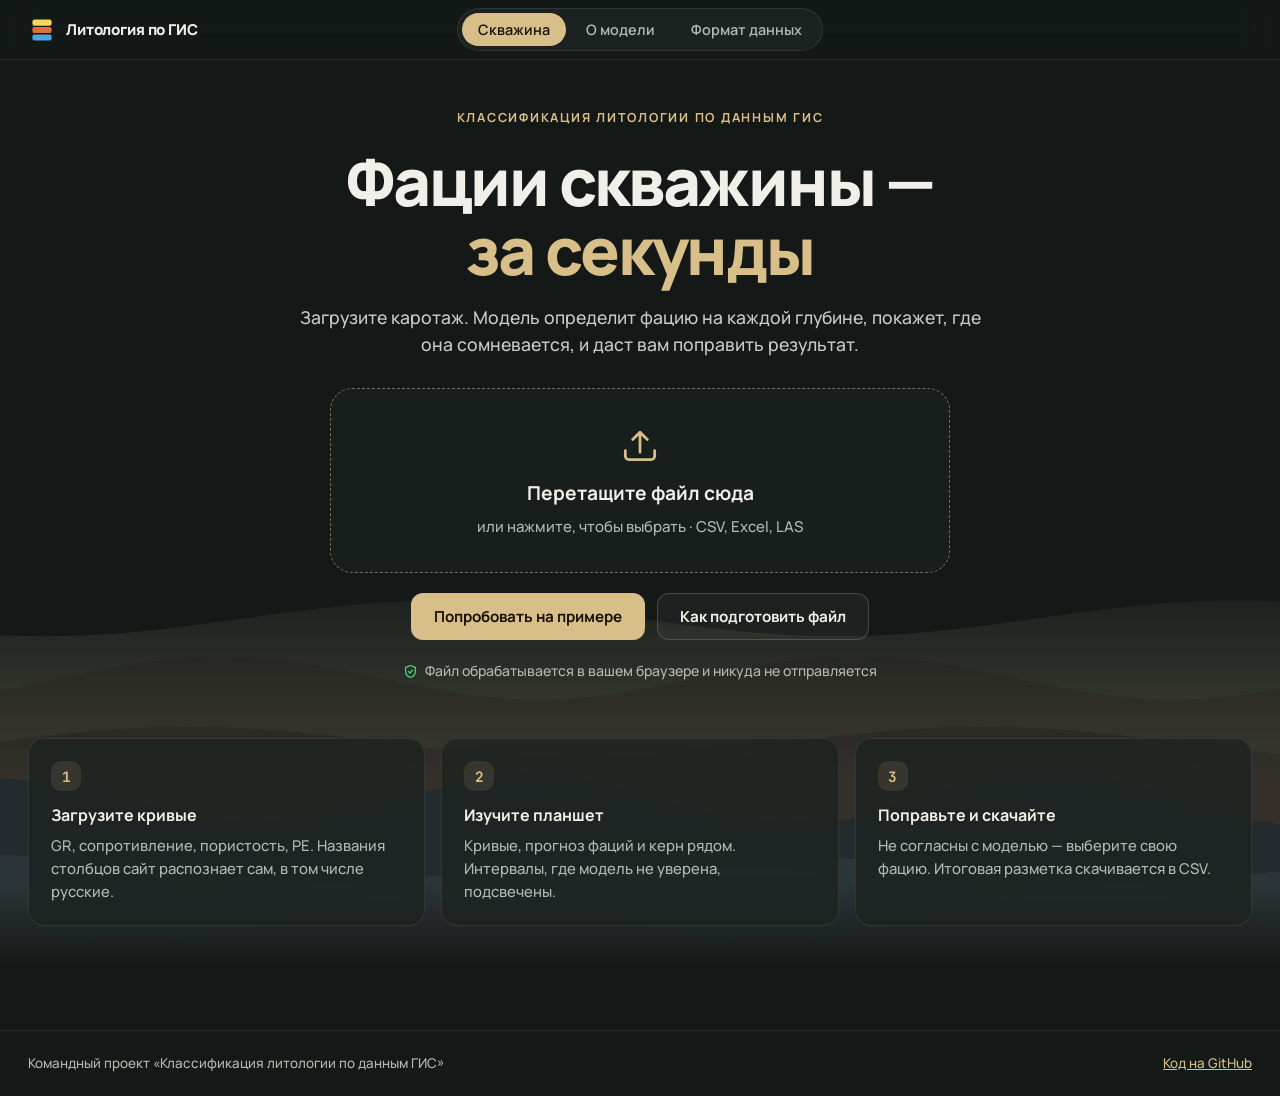
==== commit 2e084757: "Сравнить классификаторы по скважинам и разобрать ошибки фаций" ====
--- a/docs/index.html
+++ b/docs/index.html
@@ -10,7 +10,7 @@
   <link rel="preconnect" href="https://fonts.googleapis.com">
   <link rel="preconnect" href="https://fonts.gstatic.com" crossorigin>
   <link href="https://fonts.googleapis.com/css2?family=JetBrains+Mono:wght@400;600&family=Manrope:wght@400;500;600;700;800&display=swap" rel="stylesheet">
-  <link rel="stylesheet" href="css/style.css?v=3">
+  <link rel="stylesheet" href="css/style.css?v=6">
 </head>
 <body>
   <header class="nav">
@@ -144,6 +144,7 @@
         <p class="eyebrow">О модели</p>
         <h1>Насколько ей можно доверять</h1>
         <p class="lead" id="model-lead"></p>
+        <a href="https://github.com/xarebovdavid/well-log-facies-web/blob/main/research/README.md">Отчёт по скважинам и фациям</a>
       </div>
       <div class="metrics" id="model-metrics"></div>
       <div class="two-col">
@@ -170,7 +171,7 @@
       </section>
       <section class="panel prose">
         <h2>Как это устроено</h2>
-        <p>Модель — градиентный бустинг <b>CatBoost</b> (500 деревьев глубины 4). Она обучена на размеченных по керну скважинах месторождения Hugoton–Panoma (Канзас) и для каждой глубины оценивает вероятность девяти фаций. Глубины в этом датасете записаны в футах, шаг замера — полфута.</p>
+        <p>Модель — градиентный бустинг <b>CatBoost</b> (500 деревьев глубины 4). Она обучена на размеченных по керну скважинах месторождения Hugoton–Panoma (Канзас) и для каждой глубины оценивает вероятность девяти фаций. Глубины в этом датасете записаны в футах, шаг замера — полфута. На планшете и в выгрузке глубина приведена к метрам (шаг 0,1524 м).</p>
         <p>Скважины делятся на обучающие и проверочные <b>целиком</b>: все измерения одной скважины попадают только в одну группу. Так оценка честно показывает, чего ждать на новой скважине.</p>
         <p>Расчёт идёт прямо в браузере: деревья модели выгружены в файл, а результат сверен с исходной моделью на Python на всех точках замера датасета.</p>
       </section>
@@ -251,8 +252,9 @@
   <div class="drag-veil" id="drag-veil" aria-hidden="true"><div>Отпустите файл, чтобы загрузить</div></div>
   <div class="tip" id="tip" role="status" aria-live="off"></div>
   <div class="toasts" id="toasts" aria-live="polite"></div>
+  <div class="loader" role="status"><i></i>Загружаю модель и данные…</div>
   <input type="file" id="file" accept=".csv,.txt,.xlsx,.xls,.las" hidden>
 
-  <script type="module" src="js/app.js?v=3"></script>
+  <script type="module" src="js/app.js?v=5"></script>
 </body>
 </html>
--- a/docs/css/style.css
+++ b/docs/css/style.css
@@ -1,15 +1,15 @@
 /* ============ Основа ============ */
 :root {
-  --bg: #070B14;
-  --surface: #0F1729;
-  --surface-2: #162036;
-  --surface-3: #1E2B47;
-  --line: rgba(148, 170, 210, 0.14);
-  --line-strong: rgba(148, 170, 210, 0.28);
-  --text: #E8EDF7;
-  --muted: #8E9CB8;
-  --accent: #F2A541;
-  --accent-2: #FF7A59;
+  --bg: #141917;
+  --surface: #1b2220;
+  --surface-2: #252d29;
+  --surface-3: #303a34;
+  --line: rgba(166, 179, 166, 0.14);
+  --line-strong: rgba(166, 179, 166, 0.28);
+  --text: #f1f0e8;
+  --muted: #b1bab2;
+  --accent: #d8be88;
+  --accent-2: #d8be88;
   --good: #4ADE80;
   --warn: #FF6B6B;
 
@@ -18,7 +18,7 @@
   --c-phi: #5AA9FF;
   --c-dphi: #9CC8FF;
   --c-pe: #C4A1FF;
-  --c-conf: #F2A541;
+  --c-conf: #d8be88;
 
   --nav-h: 60px;
   --toolbar-h: 60px;
@@ -39,11 +39,7 @@
   flex-direction: column;
   font: 500 15px/1.55 var(--font);
   color: var(--text);
-  background:
-    radial-gradient(1100px 620px at 12% -8%, rgba(61, 111, 182, 0.28), transparent 62%),
-    radial-gradient(900px 520px at 92% -4%, rgba(176, 124, 232, 0.16), transparent 60%),
-    radial-gradient(800px 600px at 50% 110%, rgba(242, 165, 65, 0.08), transparent 60%),
-    var(--bg);
+  background: var(--bg);
   background-attachment: fixed;
   -webkit-font-smoothing: antialiased;
 }
@@ -51,7 +47,7 @@
 main { flex: 1; width: 100%; max-width: 1360px; margin: 0 auto; padding: 0 28px 64px; }
 h1, h2, h3, p { margin: 0; }
 h1 { font-size: clamp(2.3rem, 5.2vw, 4.1rem); font-weight: 800; line-height: 1.04; letter-spacing: -0.035em; text-wrap: balance; }
-h1 em { font-style: normal; background: linear-gradient(100deg, var(--accent), var(--accent-2)); -webkit-background-clip: text; background-clip: text; color: transparent; }
+h1 em { font-style: normal; color: var(--accent); }
 h2 { font-size: 1.25rem; font-weight: 700; letter-spacing: -0.01em; }
 h3 { font-size: 1rem; font-weight: 700; }
 code { font: 0.88em var(--mono); padding: 2px 6px; border-radius: 6px; background: var(--surface-3); }
@@ -60,7 +56,7 @@
 .small { font-size: 0.85rem; }
 .mono { font-family: var(--mono); font-size: 0.86rem; font-variant-numeric: tabular-nums; }
 .eyebrow { font-size: 0.78rem; font-weight: 700; letter-spacing: 0.14em; text-transform: uppercase; color: var(--accent); }
-.lead { max-width: 62ch; font-size: 1.1rem; color: #B9C4DA; }
+.lead { max-width: 62ch; font-size: 1.1rem; color: #c6cdc5; }
 :focus-visible { outline: 2px solid var(--accent); outline-offset: 2px; border-radius: 8px; }
 [hidden] { display: none !important; }
 
@@ -73,7 +69,7 @@
   height: var(--nav-h);
   display: grid; grid-template-columns: 1fr auto 1fr; align-items: center; gap: 20px;
   padding: 0 28px;
-  background: rgba(7, 11, 20, 0.72);
+  background: rgba(20, 25, 23, 0.72);
   backdrop-filter: blur(16px) saturate(140%);
   border-bottom: 1px solid var(--line);
 }
@@ -85,7 +81,7 @@
   transition: color 0.2s, background 0.25s var(--ease);
 }
 .tab:hover { color: var(--text); }
-.tab.active { color: #1A1206; background: linear-gradient(100deg, var(--accent), #F6C66B); }
+.tab.active { color: #1A1206; background: var(--accent); }
 
 /* ============ Кнопки ============ */
 .btn {
@@ -95,10 +91,10 @@
   transition: transform 0.2s var(--ease), box-shadow 0.25s, background 0.2s, border-color 0.2s;
 }
 .btn:active { transform: scale(0.97); }
-.btn.primary { color: #1A1206; background: linear-gradient(100deg, var(--accent), #F6C66B); box-shadow: 0 8px 28px -10px rgba(242, 165, 65, 0.7); }
-.btn.primary:hover { transform: translateY(-2px); box-shadow: 0 14px 34px -10px rgba(242, 165, 65, 0.85); }
+.btn.primary { color: #1A1206; background: var(--accent); box-shadow: none; }
+.btn.primary:hover { transform: translateY(-2px); box-shadow: 0 3px 10px rgba(0, 0, 0, .25); }
 .btn.ghost { color: var(--text); background: rgba(255, 255, 255, 0.04); border-color: var(--line-strong); }
-.btn.ghost:hover { background: rgba(255, 255, 255, 0.09); border-color: rgba(148, 170, 210, 0.5); }
+.btn.ghost:hover { background: rgba(255, 255, 255, 0.09); border-color: rgba(166, 179, 166, 0.5); }
 .btn.small { padding: 8px 14px; font-size: 0.85rem; border-radius: 10px; }
 .btn:disabled { opacity: 0.45; cursor: not-allowed; transform: none; box-shadow: none; }
 .icon-btn {
@@ -117,7 +113,7 @@
 .two-col { display: grid; grid-template-columns: 1fr 1fr; gap: 20px; }
 .panel {
   margin-top: 20px; padding: 24px;
-  background: linear-gradient(180deg, rgba(22, 32, 54, 0.82), rgba(15, 23, 41, 0.82));
+  background: linear-gradient(180deg, rgba(37, 45, 41, 0.82), rgba(27, 34, 32, 0.82));
   border: 1px solid var(--line); border-radius: var(--radius);
   box-shadow: 0 24px 60px -40px rgba(0, 0, 0, 0.9);
 }
@@ -126,7 +122,7 @@
 .panel-head .muted { margin-top: 4px; max-width: 70ch; }
 .panel-actions { display: flex; gap: 8px; flex-wrap: wrap; }
 .prose { display: grid; gap: 12px; align-content: start; }
-.prose p, .prose li { color: #C3CDE0; }
+.prose p, .prose li { color: #cbd2cc; }
 .prose ul { margin: 0; padding-left: 20px; display: grid; gap: 8px; }
 .prose .btn { justify-self: start; }
 
@@ -143,14 +139,14 @@
 .dropzone {
   width: min(620px, 100%); margin-top: 10px; padding: 34px 24px;
   display: grid; justify-items: center; gap: 6px;
-  border: 1.5px dashed rgba(242, 165, 65, 0.5); border-radius: 22px;
-  background: rgba(15, 23, 41, 0.66); backdrop-filter: blur(8px);
+  border: 1.5px dashed rgba(216, 190, 136, 0.5); border-radius: 22px;
+  background: rgba(27, 34, 32, 0.66); backdrop-filter: blur(8px);
   cursor: pointer;
   transition: transform 0.3s var(--ease), border-color 0.25s, box-shadow 0.3s, background 0.25s;
 }
 .dropzone:hover, .dropzone:focus-visible {
-  transform: translateY(-3px); border-color: var(--accent); background: rgba(22, 32, 54, 0.8);
-  box-shadow: 0 0 0 6px rgba(242, 165, 65, 0.08), 0 30px 70px -30px rgba(242, 165, 65, 0.45);
+  transform: translateY(-3px); border-color: var(--accent); background: rgba(37, 45, 41, 0.8);
+  box-shadow: 0 0 0 6px rgba(216, 190, 136, 0.08), 0 30px 70px -30px rgba(216, 190, 136, 0.45);
 }
 .drop-icon { color: var(--accent); margin-bottom: 6px; }
 .dropzone:hover .drop-icon { animation: nudge 0.9s var(--ease) infinite alternate; }
@@ -167,20 +163,20 @@
 }
 .steps li {
   padding: 22px; border-radius: var(--radius); border: 1px solid var(--line);
-  background: rgba(15, 23, 41, 0.74); backdrop-filter: blur(10px);
+  background: rgba(27, 34, 32, 0.74); backdrop-filter: blur(10px);
   animation: rise 0.7s var(--ease) both; animation-delay: calc(0.4s + var(--n, 0) * 0.08s);
   transition: transform 0.3s var(--ease), border-color 0.25s;
 }
 .steps li:nth-child(2) { --n: 1; } .steps li:nth-child(3) { --n: 2; }
 .steps li:hover { transform: translateY(-4px); border-color: var(--line-strong); }
-.steps span { display: inline-grid; place-items: center; width: 30px; height: 30px; margin-bottom: 12px; border-radius: 10px; font: 700 0.9rem var(--mono); color: var(--accent); background: rgba(242, 165, 65, 0.12); }
+.steps span { display: inline-grid; place-items: center; width: 30px; height: 30px; margin-bottom: 12px; border-radius: 10px; font: 700 0.9rem var(--mono); color: var(--accent); background: rgba(216, 190, 136, 0.12); }
 .steps p { margin-top: 6px; color: var(--muted); font-size: 0.93rem; }
 
 /* декоративные пласты */
 .strata {
   position: absolute; bottom: 0; left: 50%; width: 100vw; transform: translateX(-50%);
   height: 46%; min-height: 300px; overflow: hidden;
-  opacity: 0.34; pointer-events: none;
+  opacity: 0.22; filter: saturate(.35); pointer-events: none;
   -webkit-mask-image: linear-gradient(to bottom, transparent, #000 55%, #000 80%, transparent);
   mask-image: linear-gradient(to bottom, transparent, #000 55%, #000 80%, transparent);
 }
@@ -199,16 +195,16 @@
   font: 600 0.87rem var(--font); color: var(--muted); background: rgba(255, 255, 255, 0.03); cursor: pointer;
   transition: color 0.2s, background 0.2s, border-color 0.2s, transform 0.15s;
 }
-.chip:hover { color: var(--text); border-color: rgba(148, 170, 210, 0.5); }
+.chip:hover { color: var(--text); border-color: rgba(166, 179, 166, 0.5); }
 .chip:active { transform: scale(0.96); }
-.chip.active { color: var(--text); border-color: var(--accent); background: rgba(242, 165, 65, 0.14); }
+.chip.active { color: var(--text); border-color: var(--accent); background: rgba(216, 190, 136, 0.14); }
 .chip small { font: 600 0.75rem var(--mono); opacity: 0.7; }
 .note { margin-top: 10px; padding: 10px 14px; border-radius: 12px; font-size: 0.9rem; color: #CFE0FF; background: rgba(90, 169, 255, 0.1); border: 1px solid rgba(90, 169, 255, 0.24); animation: rise 0.4s var(--ease); }
 
 .metrics { display: grid; grid-template-columns: repeat(auto-fit, minmax(180px, 1fr)); gap: 14px; margin-top: 20px; }
 .metric {
   padding: 18px 20px; border-radius: var(--radius); border: 1px solid var(--line);
-  background: linear-gradient(160deg, rgba(30, 43, 71, 0.75), rgba(15, 23, 41, 0.75));
+  background: linear-gradient(160deg, rgba(48, 58, 52, 0.75), rgba(27, 34, 32, 0.75));
   animation: rise 0.55s var(--ease) both; animation-delay: calc(var(--i) * 60ms);
 }
 .metric-label { font-size: 0.82rem; font-weight: 600; color: var(--muted); }
@@ -262,7 +258,7 @@
 .th-title i.dash { border-top-style: dashed; border-top-width: 2px; border-radius: 0; }
 .th-series { display: inline-flex; align-items: center; gap: 5px; margin-right: 8px; }
 /* уверенность — расчёт модели, а не каротаж: трек выделен, чтобы их не путали */
-.th.model, .track.model { background: rgba(242, 165, 65, 0.06); border-left-color: rgba(242, 165, 65, 0.4); }
+.th.model, .track.model { background: rgba(216, 190, 136, 0.06); border-left-color: rgba(216, 190, 136, 0.4); }
 .th.model .th-title { color: var(--accent); }
 .th-scale { display: flex; justify-content: space-between; margin-top: 4px; font: 400 0.7rem var(--mono); color: var(--muted); }
 .th-strip { display: grid; place-items: center; padding: 6px 2px; text-align: center; font-size: 0.72rem; color: var(--muted); }
@@ -275,7 +271,7 @@
 .track svg, .strip svg { position: absolute; inset: 0; width: 100%; height: 100%; display: block; }
 .strip { padding: 0 5px; }
 .strip svg { left: 5px; width: calc(100% - 10px); }
-.grid line { stroke: rgba(148, 170, 210, 0.09); stroke-width: 1; vector-effect: non-scaling-stroke; }
+.grid line { stroke: rgba(166, 179, 166, 0.09); stroke-width: 1; vector-effect: non-scaling-stroke; }
 .curve { fill: none; stroke-width: 1.7; stroke-linejoin: round; vector-effect: non-scaling-stroke; }
 .curve.dashed { stroke-width: 1.2; stroke-dasharray: 3 3; opacity: 0.85; }
 .area { opacity: 0.13; }
@@ -298,17 +294,17 @@
 .threshold-line { position: absolute; top: 0; bottom: 0; width: 0; border-left: 1.5px dashed var(--warn); opacity: 0.85; transition: left 0.12s linear; pointer-events: none; }
 
 .cursor { position: absolute; left: 56px; right: 0; top: 0; height: 0; border-top: 1px solid rgba(232, 237, 247, 0.55); opacity: 0; pointer-events: none; transition: opacity 0.15s; will-change: transform; }
-.dot { position: absolute; width: 9px; height: 9px; margin: -4.5px 0 0 -4.5px; border-radius: 50%; box-shadow: 0 0 0 3px rgba(7, 11, 20, 0.85), 0 0 12px currentColor; opacity: 0; pointer-events: none; transition: opacity 0.15s; }
+.dot { position: absolute; width: 9px; height: 9px; margin: -4.5px 0 0 -4.5px; border-radius: 50%; box-shadow: 0 0 0 3px rgba(20, 25, 23, 0.85), 0 0 12px currentColor; opacity: 0; pointer-events: none; transition: opacity 0.15s; }
 .plot-body.hover .cursor, .plot-body.hover .dot { opacity: 1; }
 
-.flash { position: absolute; left: 56px; right: 0; border-radius: 4px; pointer-events: none; background: rgba(242, 165, 65, 0.3); box-shadow: 0 0 0 1.5px var(--accent), 0 0 30px rgba(242, 165, 65, 0.6); animation: flash 1.8s var(--ease) forwards; }
+.flash { position: absolute; left: 56px; right: 0; border-radius: 4px; pointer-events: none; background: rgba(216, 190, 136, 0.3); box-shadow: 0 0 0 1.5px var(--accent), 0 0 30px rgba(216, 190, 136, 0.6); animation: flash 1.8s var(--ease) forwards; }
 @keyframes flash { 0%, 55% { opacity: 1; } 100% { opacity: 0; } }
 
 /* всплывающая подсказка */
 .tip {
   position: fixed; left: 0; top: 0; z-index: 40; width: 236px; padding: 14px;
   border-radius: 14px; border: 1px solid var(--line-strong);
-  background: rgba(12, 18, 34, 0.94); backdrop-filter: blur(14px);
+  background: rgba(24, 30, 27, 0.94); backdrop-filter: blur(14px);
   box-shadow: 0 24px 50px -18px rgba(0, 0, 0, 0.9);
   opacity: 0; pointer-events: none; transition: opacity 0.15s; will-change: transform;
 }
@@ -330,7 +326,7 @@
 .composition li { display: grid; grid-template-columns: 12px 1fr auto; align-items: center; gap: 4px 9px; font-size: 0.82rem; line-height: 1.3; transition: opacity 0.3s; }
 .composition li > i { width: 12px; height: 12px; border-radius: 4px; }
 .composition .absent { opacity: 0.38; }
-.comp-name { color: #C3CDE0; } .comp-name b { color: var(--text); }
+.comp-name { color: #cbd2cc; } .comp-name b { color: var(--text); }
 .comp-value { font: 600 0.8rem var(--mono); }
 .comp-bar { grid-column: 2 / 4; height: 4px; border-radius: 999px; background: var(--surface-3); overflow: hidden; }
 .comp-bar i { display: block; height: 100%; border-radius: 999px; transition: width 0.6s var(--ease); }
@@ -345,7 +341,7 @@
 .intervals tbody tr { cursor: pointer; transition: background 0.15s; }
 .intervals tbody tr:hover { background: rgba(255, 255, 255, 0.045); }
 .intervals tr.doubt td:first-child { box-shadow: inset 3px 0 0 var(--warn); }
-.intervals tr.changed { background: rgba(242, 165, 65, 0.08); }
+.intervals tr.changed { background: rgba(216, 190, 136, 0.08); }
 .intervals tr.empty td { padding: 28px; text-align: center; color: var(--muted); cursor: default; }
 .facies-chip { display: inline-flex; align-items: center; gap: 6px; padding: 2px 9px 2px 7px; border-radius: 999px; font-size: 0.82rem; background: var(--surface-3); }
 .facies-chip i { width: 9px; height: 9px; border-radius: 3px; }
@@ -360,17 +356,17 @@
   background: var(--surface-2) url("data:image/svg+xml,%3Csvg xmlns='http://www.w3.org/2000/svg' viewBox='0 0 12 8'%3E%3Cpath d='m1 1.5 5 5 5-5' fill='none' stroke='%238E9CB8' stroke-width='1.6' stroke-linecap='round'/%3E%3C/svg%3E") no-repeat right 10px center / 10px;
   transition: border-color 0.2s;
 }
-select:hover { border-color: rgba(148, 170, 210, 0.55); }
+select:hover { border-color: rgba(166, 179, 166, 0.55); }
 tr.changed select { border-color: var(--accent); }
 /* ============ Справка и формат данных: списки «термин — пояснение» ============ */
 .guide { display: grid; gap: 16px; margin: 0; max-height: min(62vh, 620px); overflow: auto; padding-right: 6px; }
 .guide dt { font-weight: 700; color: var(--accent); }
-.guide dd { margin: 4px 0 0; color: #C3CDE0; }
+.guide dd { margin: 4px 0 0; color: #cbd2cc; }
 .format-groups { display: grid; grid-template-columns: 1.35fr 1fr; gap: 20px 48px; align-items: start; }
 .format-groups .muted { margin-top: 4px; }
 .field-list { margin: 16px 0 0; display: grid; }
 .field-list > div { display: grid; grid-template-columns: 112px 1fr; gap: 14px; padding: 11px 0; border-top: 1px solid var(--line); }
-.field-list dd { margin: 0; color: #C3CDE0; }
+.field-list dd { margin: 0; color: #cbd2cc; }
 .field-list dd span { display: block; margin-top: 2px; font-size: 0.86rem; color: var(--muted); }
 
 /* ============ Уверенность и точность ============ */
@@ -429,13 +425,23 @@
 .dialog-actions { display: flex; justify-content: flex-end; gap: 10px; }
 
 /* ============ Прочее ============ */
-.drag-veil { position: fixed; inset: 0; z-index: 50; display: grid; place-items: center; background: rgba(7, 11, 20, 0.82); backdrop-filter: blur(8px); opacity: 0; pointer-events: none; transition: opacity 0.2s; }
+.drag-veil { position: fixed; inset: 0; z-index: 50; display: grid; place-items: center; background: rgba(20, 25, 23, 0.82); backdrop-filter: blur(8px); opacity: 0; pointer-events: none; transition: opacity 0.2s; }
 .drag-veil.show { opacity: 1; }
 .drag-veil div { padding: 40px 56px; border: 2px dashed var(--accent); border-radius: 24px; font-size: 1.4rem; font-weight: 700; color: var(--accent); }
 .toasts { position: fixed; right: 20px; bottom: 20px; z-index: 60; display: grid; gap: 10px; max-width: min(440px, calc(100vw - 40px)); }
-.toast { padding: 14px 18px; border-radius: 14px; border: 1px solid var(--line-strong); background: rgba(22, 32, 54, 0.97); box-shadow: 0 20px 50px -20px #000; font-size: 0.92rem; animation: rise 0.35s var(--ease); }
+.toast { padding: 14px 18px; border-radius: 14px; border: 1px solid var(--line-strong); background: rgba(37, 45, 41, 0.97); box-shadow: 0 20px 50px -20px #000; font-size: 0.92rem; animation: rise 0.35s var(--ease); }
 .toast.error { border-color: rgba(255, 107, 107, 0.6); background: rgba(58, 20, 26, 0.97); }
 .toast.out { animation: fade 0.3s reverse forwards; }
+/* индикатор: виден, пока сайт ждёт модель или данные */
+.loader {
+  position: fixed; left: 50%; bottom: 28px; z-index: 55; transform: translate(-50%, 20px);
+  display: flex; align-items: center; gap: 12px; padding: 12px 20px; border-radius: 999px;
+  font-weight: 600; background: rgba(37, 45, 41, 0.97); border: 1px solid var(--accent);
+  box-shadow: 0 20px 50px -20px #000; opacity: 0; pointer-events: none; transition: opacity 0.2s, transform 0.25s var(--ease);
+}
+body.busy .loader { opacity: 1; transform: translate(-50%, 0); }
+.loader i { width: 16px; height: 16px; border-radius: 50%; border: 2.5px solid rgba(216, 190, 136, 0.3); border-top-color: var(--accent); animation: spin 0.8s linear infinite; }
+@keyframes spin { to { transform: rotate(360deg); } }
 .footer { display: flex; justify-content: space-between; gap: 16px; flex-wrap: wrap; padding: 22px 28px; font-size: 0.84rem; color: var(--muted); border-top: 1px solid var(--line); }
 
 /* ============ Узкие экраны ============ */
@@ -472,4 +478,5 @@
 
 @media (prefers-reduced-motion: reduce) {
   *, *::before, *::after { animation-duration: 0.01ms !important; animation-iteration-count: 1 !important; transition-duration: 0.01ms !important; }
-}
+  .loader i { animation: spin 1.6s linear infinite !important; }
+}
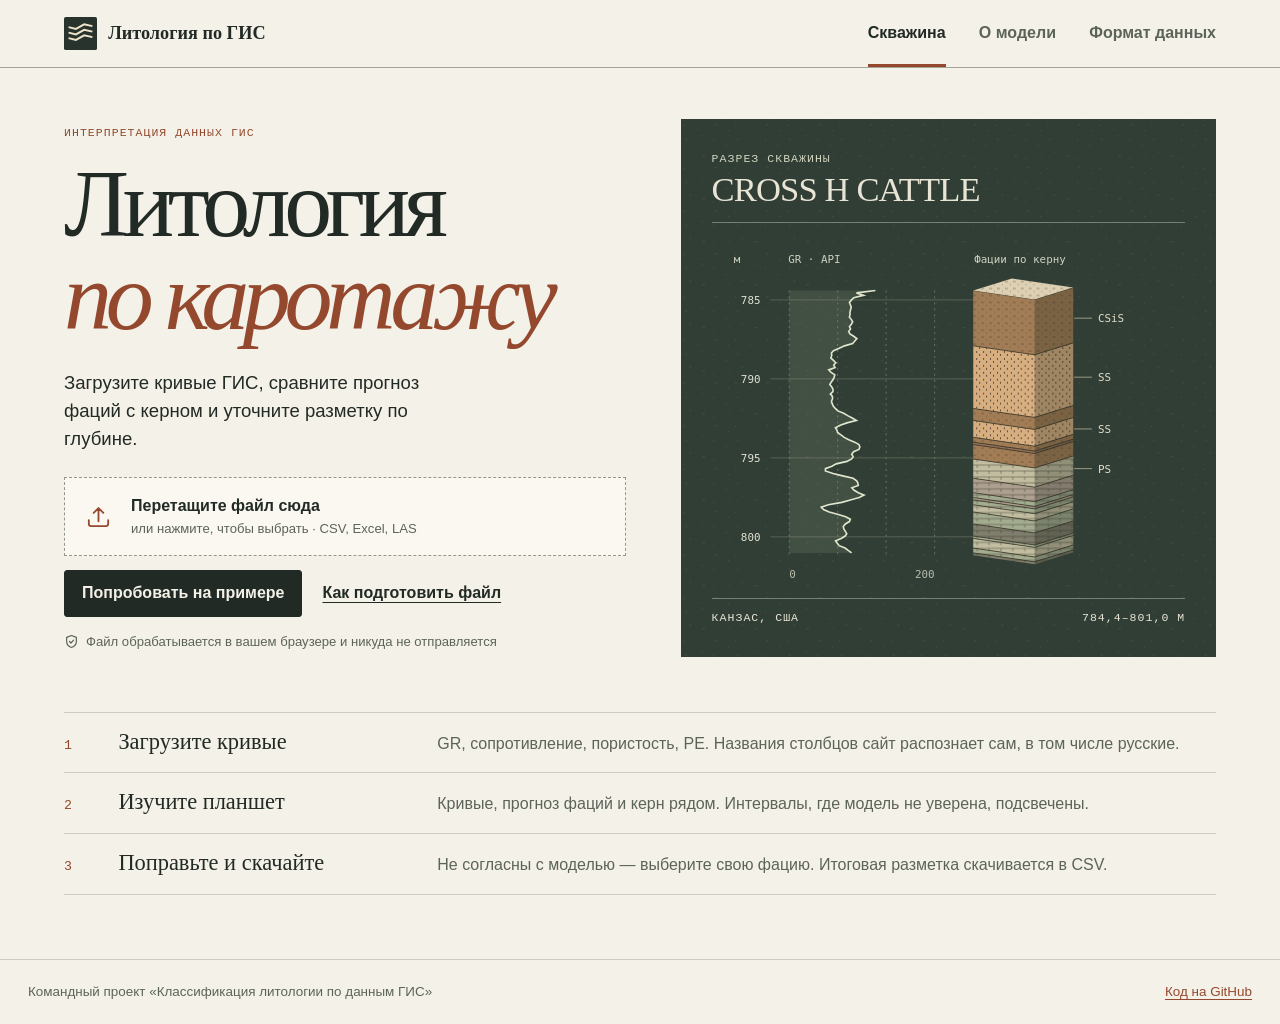
==== commit 97d6a264: "Оформить интерфейс как полевой атлас с реальным разрезом скважины" ====
--- a/docs/index.html
+++ b/docs/index.html
@@ -5,25 +5,18 @@
   <meta name="viewport" content="width=device-width, initial-scale=1">
   <title>Литология по ГИС — фации скважины за секунды</title>
   <meta name="description" content="Загрузите каротаж скважины и получите планшет с прогнозом фаций, уверенностью модели и сомнительными интервалами. Данные обрабатываются в браузере.">
-  <meta name="theme-color" content="#070B14">
-  <link rel="icon" href="data:image/svg+xml,%3Csvg xmlns='http://www.w3.org/2000/svg' viewBox='0 0 32 32'%3E%3Crect width='32' height='32' rx='8' fill='%230C1222'/%3E%3Crect x='7' y='6' width='18' height='6' rx='2' fill='%23F6D55C'/%3E%3Crect x='7' y='13' width='18' height='6' rx='2' fill='%23E0703A'/%3E%3Crect x='7' y='20' width='18' height='6' rx='2' fill='%234FA3E0'/%3E%3C/svg%3E">
-  <link rel="preconnect" href="https://fonts.googleapis.com">
-  <link rel="preconnect" href="https://fonts.gstatic.com" crossorigin>
-  <link href="https://fonts.googleapis.com/css2?family=JetBrains+Mono:wght@400;600&family=Manrope:wght@400;500;600;700;800&display=swap" rel="stylesheet">
-  <link rel="stylesheet" href="css/style.css?v=6">
+  <meta name="theme-color" content="#f5f2e9">
+  <link rel="icon" href="assets/mark.svg" type="image/svg+xml">
+  <link rel="stylesheet" href="css/style.css?v=atlas1">
 </head>
 <body>
   <header class="nav">
     <a class="brand" href="./" aria-label="Литология по ГИС — на главную">
-      <svg viewBox="0 0 32 32" width="28" height="28" aria-hidden="true">
-        <rect x="5" y="4" width="22" height="7" rx="2.5" fill="#F6D55C"/>
-        <rect x="5" y="12.5" width="22" height="7" rx="2.5" fill="#E0703A"/>
-        <rect x="5" y="21" width="22" height="7" rx="2.5" fill="#4FA3E0"/>
-      </svg>
+      <img src="assets/mark.svg" alt="" width="33" height="33">
       <span>Литология по ГИС</span>
     </a>
     <nav class="tabs" aria-label="Разделы">
-      <button class="tab active" data-view="analysis">Скважина</button>
+      <button class="tab active" aria-current="page" data-view="analysis">Скважина</button>
       <button class="tab" data-view="model">О модели</button>
       <button class="tab" data-view="format">Формат данных</button>
     </nav>
@@ -34,11 +27,11 @@
     <section class="view active" id="view-analysis">
 
       <div id="landing">
-        <div class="strata" id="strata" aria-hidden="true"></div>
+
         <div class="hero">
-          <p class="eyebrow">Классификация литологии по данным ГИС</p>
-          <h1>Фации скважины —<br><em>за секунды</em></h1>
-          <p class="lead">Загрузите каротаж. Модель определит фацию на каждой глубине, покажет, где она сомневается, и даст вам поправить результат.</p>
+          <p class="eyebrow">Интерпретация данных ГИС</p>
+          <h1>Литология<br><em>по каротажу</em></h1>
+          <p class="lead">Загрузите кривые ГИС, сравните прогноз фаций с керном и уточните разметку по глубине.</p>
 
           <div class="dropzone" id="dropzone" tabindex="0" role="button" aria-label="Загрузить файл скважины">
             <svg class="drop-icon" viewBox="0 0 48 48" width="44" height="44" aria-hidden="true">
@@ -58,6 +51,12 @@
             Файл обрабатывается в вашем браузере и никуда не отправляется
           </p>
         </div>
+
+        <figure class="plate">
+          <figcaption><span>Разрез скважины</span><strong>CROSS H CATTLE</strong></figcaption>
+          <img src="assets/section.svg" width="478" height="360" alt="Гамма-каротаж и колонка фаций по керну на глубинах от 784,4 до 801 метра">
+          <div class="plate-foot"><span>Канзас, США</span><span>784,4–801,0 м</span></div>
+        </figure>
 
         <ol class="steps">
           <li><span>1</span><h3>Загрузите кривые</h3><p>GR, сопротивление, пористость, PE. Названия столбцов сайт распознает сам, в том числе русские.</p></li>
@@ -89,7 +88,7 @@
                 <input type="range" id="threshold" min="0.3" max="0.9" step="0.01" value="0.5">
               </label>
               <span class="toolbar-hint"><i class="swatch-doubt"></i>ниже порога — сомнительно</span>
-              <button class="help-btn" id="open-guide" type="button"><b>?</b><span>Как читать планшет</span></button>
+              <button aria-label="Как читать планшет" class="help-btn" id="open-guide" type="button"><b>?</b><span>Как читать планшет</span></button>
               <div class="zoom" role="group" aria-label="Масштаб по глубине">
                 <button class="icon-btn" id="zoom-out" aria-label="Мельче">−</button>
                 <span>масштаб</span>
@@ -255,6 +254,6 @@
   <div class="loader" role="status"><i></i>Загружаю модель и данные…</div>
   <input type="file" id="file" accept=".csv,.txt,.xlsx,.xls,.las" hidden>
 
-  <script type="module" src="js/app.js?v=5"></script>
+  <script type="module" src="js/app.js?v=atlas1"></script>
 </body>
 </html>
--- a/docs/css/style.css
+++ b/docs/css/style.css
@@ -1,197 +1,106 @@
-/* ============ Основа ============ */
 :root {
-  --bg: #141917;
-  --surface: #1b2220;
-  --surface-2: #252d29;
-  --surface-3: #303a34;
-  --line: rgba(166, 179, 166, 0.14);
-  --line-strong: rgba(166, 179, 166, 0.28);
-  --text: #f1f0e8;
-  --muted: #b1bab2;
-  --accent: #d8be88;
-  --accent-2: #d8be88;
-  --good: #4ADE80;
-  --warn: #FF6B6B;
-
-  --c-gr: #5EE6A0;
-  --c-ild: #FF8080;
-  --c-phi: #5AA9FF;
-  --c-dphi: #9CC8FF;
-  --c-pe: #C4A1FF;
-  --c-conf: #d8be88;
-
-  --nav-h: 60px;
-  --toolbar-h: 60px;
-  --radius: 16px;
-  --ease: cubic-bezier(0.2, 0.7, 0.2, 1);
-  --font: "Manrope", system-ui, -apple-system, "Segoe UI", sans-serif;
-  --mono: "JetBrains Mono", ui-monospace, "SF Mono", Menlo, monospace;
-  color-scheme: dark;
-}
-
+  color-scheme: light;
+  --bg: #f4f1e8; --surface: #faf8f1; --surface-2: #ebe8dd; --surface-3: #e2dfd3;
+  --line: #cfcdbf; --line-strong: #a3a395; --text: #222a25; --muted: #5c6459;
+  --accent: #94492e; --good: #396343; --warn: #a63e2a;
+  --c-gr: #a2c79f; --c-ild: #df9e88; --c-phi: #9ac1d2; --c-dphi: #dedfbd; --c-pe: #d3b695; --c-conf: #dfa572;
+  --nav-h: 68px; --toolbar-h: 60px; --radius: 3px;
+  --ease: cubic-bezier(.2,.75,.25,1);
+  --font: "Helvetica Neue", Arial, sans-serif;
+  --serif: Georgia, "Times New Roman", serif;
+  --mono: "SFMono-Regular", Consolas, "Liberation Mono", monospace;
+}
 * { box-sizing: border-box; }
-html { scroll-padding-top: calc(var(--nav-h) + 16px); }
-body {
-  margin: 0;
-  overflow-x: clip;
-  min-height: 100vh;
-  display: flex;
-  flex-direction: column;
-  font: 500 15px/1.55 var(--font);
-  color: var(--text);
-  background: var(--bg);
-  background-attachment: fixed;
-  -webkit-font-smoothing: antialiased;
-}
+html { scroll-padding-top: calc(var(--nav-h) + 12px); }
+body { margin: 0; color: var(--text); background: var(--bg); font: 400 16px/1.54 var(--font); min-height: 100vh; display: flex; flex-direction: column; }
 body.busy { cursor: progress; }
-main { flex: 1; width: 100%; max-width: 1360px; margin: 0 auto; padding: 0 28px 64px; }
-h1, h2, h3, p { margin: 0; }
-h1 { font-size: clamp(2.3rem, 5.2vw, 4.1rem); font-weight: 800; line-height: 1.04; letter-spacing: -0.035em; text-wrap: balance; }
-h1 em { font-style: normal; color: var(--accent); }
-h2 { font-size: 1.25rem; font-weight: 700; letter-spacing: -0.01em; }
-h3 { font-size: 1rem; font-weight: 700; }
-code { font: 0.88em var(--mono); padding: 2px 6px; border-radius: 6px; background: var(--surface-3); }
-a { color: var(--accent); }
+body::before { content: ""; position: fixed; inset: 0; z-index: -1; pointer-events: none; background: url("../assets/paper.svg"); opacity: .11; }
+main { width: min(100%, 1432px); margin: 0 auto; padding: 0 clamp(20px,5vw,80px) 64px; flex: 1; }
+h1,h2,h3,p { margin: 0; }
+h1,h2 { font-family: var(--serif); font-weight: 400; }
+h1 { font-size: clamp(3.8rem,7.5vw,7.2rem); line-height: .97; letter-spacing: -.066em; }
+h1 em { color: var(--accent); font-weight: 400; }
+h2 { font-size: clamp(1.65rem,2.8vw,2.45rem); line-height: 1.1; letter-spacing: -.045em; }
+h3 { font-size: 1.1rem; line-height: 1.3; }
+a { color: var(--accent); text-underline-offset: .2em; }
+button,select,input { font: inherit; }
+[hidden] { display: none !important; }
+:focus-visible { outline: 2px solid var(--accent); outline-offset: 3px; }
+code,.mono { font-family: var(--mono); font-variant-numeric: tabular-nums; }
+code { background: var(--surface-2); padding: .1em .3em; font-size: .88em; }
+.small { font-size: .85rem; }
 .muted { color: var(--muted); }
-.small { font-size: 0.85rem; }
-.mono { font-family: var(--mono); font-size: 0.86rem; font-variant-numeric: tabular-nums; }
-.eyebrow { font-size: 0.78rem; font-weight: 700; letter-spacing: 0.14em; text-transform: uppercase; color: var(--accent); }
-.lead { max-width: 62ch; font-size: 1.1rem; color: #c6cdc5; }
-:focus-visible { outline: 2px solid var(--accent); outline-offset: 2px; border-radius: 8px; }
-[hidden] { display: none !important; }
-
-@keyframes rise { from { opacity: 0; transform: translateY(14px); } }
-@keyframes fade { from { opacity: 0; } }
-
-/* ============ Шапка ============ */
-.nav {
-  position: sticky; top: 0; z-index: 30;
-  height: var(--nav-h);
-  display: grid; grid-template-columns: 1fr auto 1fr; align-items: center; gap: 20px;
-  padding: 0 28px;
-  background: rgba(20, 25, 23, 0.72);
-  backdrop-filter: blur(16px) saturate(140%);
-  border-bottom: 1px solid var(--line);
-}
-.brand { justify-self: start; display: flex; align-items: center; gap: 10px; font-weight: 800; letter-spacing: -0.01em; color: var(--text); text-decoration: none; white-space: nowrap; }
-.tabs { display: flex; gap: 4px; margin: 0; padding: 4px; border-radius: 999px; background: var(--surface); border: 1px solid var(--line); }
-.tab {
-  padding: 7px 16px; border: 0; border-radius: 999px; white-space: nowrap;
-  font: 600 0.9rem var(--font); color: var(--muted); background: none; cursor: pointer;
-  transition: color 0.2s, background 0.25s var(--ease);
-}
-.tab:hover { color: var(--text); }
-.tab.active { color: #1A1206; background: var(--accent); }
-
-/* ============ Кнопки ============ */
-.btn {
-  display: inline-flex; align-items: center; justify-content: center; gap: 8px;
-  padding: 12px 22px; border-radius: 12px; border: 1px solid transparent;
-  font: 700 0.95rem var(--font); text-decoration: none; cursor: pointer; white-space: nowrap;
-  transition: transform 0.2s var(--ease), box-shadow 0.25s, background 0.2s, border-color 0.2s;
-}
-.btn:active { transform: scale(0.97); }
-.btn.primary { color: #1A1206; background: var(--accent); box-shadow: none; }
-.btn.primary:hover { transform: translateY(-2px); box-shadow: 0 3px 10px rgba(0, 0, 0, .25); }
-.btn.ghost { color: var(--text); background: rgba(255, 255, 255, 0.04); border-color: var(--line-strong); }
-.btn.ghost:hover { background: rgba(255, 255, 255, 0.09); border-color: rgba(166, 179, 166, 0.5); }
-.btn.small { padding: 8px 14px; font-size: 0.85rem; border-radius: 10px; }
-.btn:disabled { opacity: 0.45; cursor: not-allowed; transform: none; box-shadow: none; }
-.icon-btn {
-  width: 30px; height: 30px; border-radius: 9px; border: 1px solid var(--line-strong);
-  font: 700 1.05rem/1 var(--font); color: var(--text); background: rgba(255, 255, 255, 0.04); cursor: pointer;
-  transition: background 0.2s, transform 0.15s;
-}
-.icon-btn:hover { background: rgba(255, 255, 255, 0.1); }
-.icon-btn:active { transform: scale(0.92); }
-
-/* ============ Разделы ============ */
+.eyebrow,.plate-foot,.plate figcaption span { font: 500 .72rem/1.5 var(--mono); text-transform: uppercase; letter-spacing: .09em; }
+.eyebrow { color: var(--accent); }
+.lead { max-width: 58ch; font-size: clamp(1rem,1.45vw,1.22rem); line-height: 1.52; }
+.nav { position: sticky; top: 0; z-index: 30; min-height: var(--nav-h); display: flex; justify-content: space-between; align-items: center; padding: 0 max(5vw,calc((100vw - 1290px)/2)); border-bottom: 1px solid var(--line-strong); background: var(--bg); }
+.brand { display: inline-flex; gap: .7rem; align-items: center; font: 600 1.14rem var(--serif); text-decoration: none; color: var(--text); }
+.tabs { display: flex; align-self: stretch; gap: clamp(12px,2.6vw,40px); }
+.tab { border: 0; padding: 0; background: transparent; font-weight: 550; color: var(--muted); position: relative; cursor: pointer; }
+.tab::after { content: ""; position: absolute; height: 3px; bottom: 0; left: 0; right: 0; background: var(--accent); transform: scaleX(0); transform-origin: left; transition: transform .24s var(--ease); }
+.tab.active,.tab:hover { color: var(--text); }
+.tab.active::after,.tab:hover::after { transform: scaleX(1); }
+.btn,.icon-btn { display: inline-flex; align-items: center; justify-content: center; gap: 8px; font-weight: 600; text-decoration: none; cursor: pointer; }
+.btn { padding: 12px 17px; line-height: 1.3; border-radius: 3px; border: 1px solid var(--line-strong); }
+.btn.primary { background: var(--text); color: var(--bg); border-color: var(--text); }
+.btn.primary:hover { background: #354139; }
+.btn.ghost,.icon-btn { background: transparent; color: var(--text); }
+.btn.ghost:hover { background: var(--surface-2); }
+.btn.small { font-size: .85rem; padding: 9px 13px; }
+.btn:disabled { opacity: .5; cursor: default; }
+.icon-btn { border: 1px solid var(--line-strong); border-radius: 2px; width: 32px; height: 32px; }
 .view { display: none; }
-.view.active { display: block; animation: rise 0.5s var(--ease); }
-.page-head { display: grid; gap: 14px; padding: 56px 0 32px; }
-.page-head h1 { font-size: clamp(2rem, 4vw, 3rem); }
-.two-col { display: grid; grid-template-columns: 1fr 1fr; gap: 20px; }
-.panel {
-  margin-top: 20px; padding: 24px;
-  background: linear-gradient(180deg, rgba(37, 45, 41, 0.82), rgba(27, 34, 32, 0.82));
-  border: 1px solid var(--line); border-radius: var(--radius);
-  box-shadow: 0 24px 60px -40px rgba(0, 0, 0, 0.9);
-}
-.panel > h2 + .muted, .panel > h3 + .muted { margin-top: 4px; }
-.panel-head { display: flex; justify-content: space-between; align-items: flex-start; gap: 20px; flex-wrap: wrap; margin-bottom: 16px; }
-.panel-head .muted { margin-top: 4px; max-width: 70ch; }
-.panel-actions { display: flex; gap: 8px; flex-wrap: wrap; }
+.view.active { display: block; }
+.view.entered.active { animation: fade .22s var(--ease); }
+@keyframes fade { from { opacity: 0; } to { opacity: 1; } }
+#landing { display: grid; grid-template-columns: minmax(0,1.05fr) minmax(0,1fr); gap: clamp(26px,4.3vw,66px); padding-top: clamp(28px,4vw,65px); align-items: center; }
+.hero { min-width: 0; }
+.hero h1 { margin: .17em 0 .26em; }
+.hero .lead { max-width: 40ch; }
+.dropzone { margin-top: 24px; display: grid; grid-template-columns: 32px 1fr; column-gap: 15px; padding: 16px 19px; border: 1px dashed #93998a; background: var(--surface); cursor: pointer; }
+.dropzone:hover,.dropzone:focus-visible { border-color: var(--accent); background: #f1ecdf; }
+.drop-icon { align-self: center; grid-row: span 2; width: 29px; height: 29px; color: var(--accent); }
+.drop-title { font-weight: 650; }
+.drop-sub,.privacy { font-size: .82rem; color: var(--muted); }
+.hero-actions,.panel-actions,.ws-actions { display: flex; flex-wrap: wrap; align-items: center; gap: 10px; }
+.hero-actions { margin-top: 14px; }
+.hero-actions .ghost { border-color: transparent; padding-inline: 9px; text-decoration: underline; text-underline-offset: 4px; }
+.privacy { display: flex; align-items: center; gap: 7px; margin-top: 15px; }
+.privacy svg { flex: none; }
+.plate { margin: 0; --plate-ink: #e9e5d6; background: #313e35 url("../assets/paper.svg"); color: var(--plate-ink); padding: clamp(17px,2.4vw,35px); overflow: hidden; }
+.plate figcaption { display: grid; gap: 3px; border-bottom: 1px solid #758172; padding-bottom: 12px; }
+.plate figcaption span { color: #d1d4bf; }
+.plate figcaption strong { font: 400 clamp(1.4rem,2.7vw,2.6rem)/1.15 var(--serif); letter-spacing: -.025em; }
+.plate img { display: block; width: 100%; height: auto; margin: 9px auto; }
+@media (hover:hover) and (pointer:fine) and (prefers-reduced-motion:no-preference) {
+  .plate img { transform: translate3d(var(--dx,0px),var(--dy,0px),0); transition: transform .42s var(--ease); }
+}
+.plate-foot { display: flex; justify-content: space-between; gap: 12px; border-top: 1px solid #758172; padding-top: 10px; }
+.steps { grid-column: 1/-1; list-style: none; margin: 0; padding: 0; border-bottom: 1px solid var(--line); }
+.steps li { display: grid; grid-template-columns: 2.4rem minmax(180px,.7fr) minmax(0,1.8fr); align-items: baseline; gap: 16px; padding: 16px 0; border-top: 1px solid var(--line); }
+.steps li span { font: .83rem var(--mono); color: var(--accent); }
+.steps h3 { font: 400 1.4rem var(--serif); }
+.steps p { color: var(--muted); }
+.page-head { display: grid; gap: 16px; padding: clamp(35px,6vw,82px) 0 32px; }
+.page-head h1 { font-size: clamp(2.5rem,5.5vw,5.2rem); }
+.two-col { display: grid; grid-template-columns: 1fr 1fr; gap: 28px; }
+.panel { margin-top: 24px; padding: 24px 0; border-top: 1px solid var(--line-strong); min-width: 0; }
+.panel > h2 + .muted,.panel > h3 + .muted { margin-top: .6rem; }
+.panel-head { display: flex; justify-content: space-between; gap: 20px; flex-wrap: wrap; align-items: flex-start; margin-bottom: 16px; }
+.panel-head .muted { margin-top: 8px; max-width: 72ch; }
 .prose { display: grid; gap: 12px; align-content: start; }
-.prose p, .prose li { color: #cbd2cc; }
+.prose p,.prose li { max-width: 86ch; }
 .prose ul { margin: 0; padding-left: 20px; display: grid; gap: 8px; }
 .prose .btn { justify-self: start; }
 
-/* ============ Первый экран ============ */
-#landing { position: relative; min-height: calc(100vh - var(--nav-h)); display: flex; flex-direction: column; justify-content: center; padding: 48px 0 40px; }
-.hero { position: relative; z-index: 1; display: grid; justify-items: center; gap: 20px; text-align: center; }
-.hero > * { animation: rise 0.7s var(--ease) both; }
-.hero > :nth-child(2) { animation-delay: 0.06s; }
-.hero > :nth-child(3) { animation-delay: 0.12s; }
-.hero > :nth-child(4) { animation-delay: 0.2s; }
-.hero > :nth-child(5) { animation-delay: 0.28s; }
-.hero > :nth-child(6) { animation-delay: 0.34s; }
-
-.dropzone {
-  width: min(620px, 100%); margin-top: 10px; padding: 34px 24px;
-  display: grid; justify-items: center; gap: 6px;
-  border: 1.5px dashed rgba(216, 190, 136, 0.5); border-radius: 22px;
-  background: rgba(27, 34, 32, 0.66); backdrop-filter: blur(8px);
-  cursor: pointer;
-  transition: transform 0.3s var(--ease), border-color 0.25s, box-shadow 0.3s, background 0.25s;
-}
-.dropzone:hover, .dropzone:focus-visible {
-  transform: translateY(-3px); border-color: var(--accent); background: rgba(37, 45, 41, 0.8);
-  box-shadow: 0 0 0 6px rgba(216, 190, 136, 0.08), 0 30px 70px -30px rgba(216, 190, 136, 0.45);
-}
-.drop-icon { color: var(--accent); margin-bottom: 6px; }
-.dropzone:hover .drop-icon { animation: nudge 0.9s var(--ease) infinite alternate; }
-@keyframes nudge { to { transform: translateY(-6px); } }
-.drop-title { font-size: 1.2rem; font-weight: 700; }
-.drop-sub { color: var(--muted); }
-.hero-actions { display: flex; gap: 12px; flex-wrap: wrap; justify-content: center; }
-.privacy { display: inline-flex; align-items: center; gap: 7px; font-size: 0.88rem; color: var(--muted); }
-.privacy svg { color: var(--good); }
-
-.steps {
-  position: relative; z-index: 1; list-style: none; margin: 56px 0 0; padding: 0;
-  display: grid; grid-template-columns: repeat(3, 1fr); gap: 16px;
-}
-.steps li {
-  padding: 22px; border-radius: var(--radius); border: 1px solid var(--line);
-  background: rgba(27, 34, 32, 0.74); backdrop-filter: blur(10px);
-  animation: rise 0.7s var(--ease) both; animation-delay: calc(0.4s + var(--n, 0) * 0.08s);
-  transition: transform 0.3s var(--ease), border-color 0.25s;
-}
-.steps li:nth-child(2) { --n: 1; } .steps li:nth-child(3) { --n: 2; }
-.steps li:hover { transform: translateY(-4px); border-color: var(--line-strong); }
-.steps span { display: inline-grid; place-items: center; width: 30px; height: 30px; margin-bottom: 12px; border-radius: 10px; font: 700 0.9rem var(--mono); color: var(--accent); background: rgba(216, 190, 136, 0.12); }
-.steps p { margin-top: 6px; color: var(--muted); font-size: 0.93rem; }
-
-/* декоративные пласты */
-.strata {
-  position: absolute; bottom: 0; left: 50%; width: 100vw; transform: translateX(-50%);
-  height: 46%; min-height: 300px; overflow: hidden;
-  opacity: 0.22; filter: saturate(.35); pointer-events: none;
-  -webkit-mask-image: linear-gradient(to bottom, transparent, #000 55%, #000 80%, transparent);
-  mask-image: linear-gradient(to bottom, transparent, #000 55%, #000 80%, transparent);
-}
-.strata svg { width: 100%; height: 100%; display: block; }
-.strata path { animation: drift var(--time) linear infinite; }
-@keyframes drift { to { transform: translateX(var(--shift)); } }
-
-/* ============ Рабочая область ============ */
+
 .ws-head { display: flex; justify-content: space-between; align-items: flex-end; gap: 16px; flex-wrap: wrap; padding: 32px 0 4px; }
 .ws-actions { display: flex; gap: 8px; flex-wrap: wrap; }
 .ws-source { font-size: 1.35rem; font-weight: 800; letter-spacing: -0.02em; }
 .chips { display: flex; gap: 8px; flex-wrap: wrap; margin-top: 12px; }
 .chip {
   display: inline-flex; align-items: center; gap: 8px; padding: 7px 14px;
-  border-radius: 999px; border: 1px solid var(--line-strong);
+  border-radius: 3px; border: 1px solid var(--line-strong);
   font: 600 0.87rem var(--font); color: var(--muted); background: rgba(255, 255, 255, 0.03); cursor: pointer;
   transition: color 0.2s, background 0.2s, border-color 0.2s, transform 0.15s;
 }
@@ -199,13 +108,13 @@
 .chip:active { transform: scale(0.96); }
 .chip.active { color: var(--text); border-color: var(--accent); background: rgba(216, 190, 136, 0.14); }
 .chip small { font: 600 0.75rem var(--mono); opacity: 0.7; }
-.note { margin-top: 10px; padding: 10px 14px; border-radius: 12px; font-size: 0.9rem; color: #CFE0FF; background: rgba(90, 169, 255, 0.1); border: 1px solid rgba(90, 169, 255, 0.24); animation: rise 0.4s var(--ease); }
+.note { margin-top: 10px; padding: 10px 14px; border-radius: 3px; font-size: 0.9rem; color: #CFE0FF; background: rgba(90, 169, 255, 0.1); border: 1px solid rgba(90, 169, 255, 0.24); animation: fade 0.4s var(--ease); }
 
 .metrics { display: grid; grid-template-columns: repeat(auto-fit, minmax(180px, 1fr)); gap: 14px; margin-top: 20px; }
 .metric {
   padding: 18px 20px; border-radius: var(--radius); border: 1px solid var(--line);
-  background: linear-gradient(160deg, rgba(48, 58, 52, 0.75), rgba(27, 34, 32, 0.75));
-  animation: rise 0.55s var(--ease) both; animation-delay: calc(var(--i) * 60ms);
+  background: transparent;
+
 }
 .metric-label { font-size: 0.82rem; font-weight: 600; color: var(--muted); }
 .metric-value { margin-top: 4px; font: 600 1.9rem/1.15 var(--mono); letter-spacing: -0.03em; font-variant-numeric: tabular-nums; }
@@ -228,15 +137,15 @@
 .slider { display: flex; align-items: center; gap: 14px; font-size: 0.88rem; font-weight: 600; color: var(--muted); }
 .slider > span { white-space: nowrap; }
 .slider output { display: inline-block; min-width: 3.2ch; font: 600 0.92rem var(--mono); color: var(--warn); }
-input[type="range"] { width: 190px; height: 6px; appearance: none; -webkit-appearance: none; border-radius: 999px; background: var(--surface-3); cursor: pointer; }
-input[type="range"]::-webkit-slider-thumb { -webkit-appearance: none; width: 18px; height: 18px; border-radius: 50%; border: 3px solid var(--bg); background: var(--warn); box-shadow: 0 0 0 1px var(--warn), 0 4px 12px rgba(255, 107, 107, 0.5); transition: transform 0.15s; }
+input[type="range"] { width: 190px; height: 6px; appearance: none; -webkit-appearance: none; border-radius: 3px; background: var(--surface-3); cursor: pointer; }
+input[type="range"]::-webkit-slider-thumb { -webkit-appearance: none; width: 18px; height: 18px; border-radius: 50%; border: 3px solid var(--bg); background: var(--warn); box-shadow: 0 0 0 1px var(--warn); transition: transform 0.15s; }
 input[type="range"]::-webkit-slider-thumb:hover { transform: scale(1.18); }
 input[type="range"]::-moz-range-thumb { width: 14px; height: 14px; border-radius: 50%; border: 3px solid var(--bg); background: var(--warn); }
 .toolbar-hint { display: inline-flex; align-items: center; gap: 8px; font-size: 0.82rem; color: var(--muted); }
 .swatch-doubt { width: 22px; height: 12px; border-radius: 4px; background: rgba(255, 107, 107, 0.3); border: 1px solid rgba(255, 107, 107, 0.6); }
 .help-btn {
   display: inline-flex; align-items: center; gap: 8px; padding: 5px 12px 5px 6px;
-  border-radius: 999px; border: 1px solid var(--line-strong);
+  border-radius: 3px; border: 1px solid var(--line-strong);
   font: 600 0.82rem var(--font); color: var(--text); background: rgba(255, 255, 255, 0.04); cursor: pointer;
   transition: background 0.2s, border-color 0.2s;
 }
@@ -276,28 +185,17 @@
 .curve.dashed { stroke-width: 1.2; stroke-dasharray: 3 3; opacity: 0.85; }
 .area { opacity: 0.13; }
 
-/* Появление: треки «раскрываются» сверху вниз в пределах экрана, один за другим */
-.plot-body.animate .track svg, .plot-body.animate .strip svg {
-  animation: wipe 1.2s var(--ease) backwards; animation-delay: calc(var(--i) * 90ms);
-}
-@keyframes wipe {
-  from { -webkit-mask-size: 100% 0; mask-size: 100% 0; opacity: 0.2; }
-  to { -webkit-mask-size: 100% var(--reveal, 900px); mask-size: 100% var(--reveal, 900px); opacity: 1; }
-}
-.plot-body.animate .track svg, .plot-body.animate .strip svg {
-  -webkit-mask: linear-gradient(#000, #000) top / 100% 100% no-repeat;
-  mask: linear-gradient(#000, #000) top / 100% 100% no-repeat;
-}
+.plot-body.animate { animation: fade .2s ease-out; }
 
 .bands { position: relative; pointer-events: none; }
 .bands i { position: absolute; left: 0; right: 0; background: rgba(255, 107, 107, 0.13); box-shadow: inset 2px 0 0 rgba(255, 107, 107, 0.7); animation: fade 0.25s; }
-.threshold-line { position: absolute; top: 0; bottom: 0; width: 0; border-left: 1.5px dashed var(--warn); opacity: 0.85; transition: left 0.12s linear; pointer-events: none; }
+.threshold-line { position: absolute; top: 0; bottom: 0; width: 0; border-left: 1.5px dashed var(--warn); opacity: 0.85;  pointer-events: none; }
 
 .cursor { position: absolute; left: 56px; right: 0; top: 0; height: 0; border-top: 1px solid rgba(232, 237, 247, 0.55); opacity: 0; pointer-events: none; transition: opacity 0.15s; will-change: transform; }
-.dot { position: absolute; width: 9px; height: 9px; margin: -4.5px 0 0 -4.5px; border-radius: 50%; box-shadow: 0 0 0 3px rgba(20, 25, 23, 0.85), 0 0 12px currentColor; opacity: 0; pointer-events: none; transition: opacity 0.15s; }
+.dot { position: absolute; width: 9px; height: 9px; margin: -4.5px 0 0 -4.5px; border-radius: 50%; box-shadow: 0 0 0 3px rgba(20, 25, 23, 0.85), 0 0 0 transparent; opacity: 0; pointer-events: none; transition: opacity 0.15s; }
 .plot-body.hover .cursor, .plot-body.hover .dot { opacity: 1; }
 
-.flash { position: absolute; left: 56px; right: 0; border-radius: 4px; pointer-events: none; background: rgba(216, 190, 136, 0.3); box-shadow: 0 0 0 1.5px var(--accent), 0 0 30px rgba(216, 190, 136, 0.6); animation: flash 1.8s var(--ease) forwards; }
+.flash { position: absolute; left: 56px; right: 0; border-radius: 4px; pointer-events: none; background: rgba(216, 190, 136, 0.3); box-shadow: 0 0 0 1.5px var(--accent); animation: flash 1.8s var(--ease) forwards; }
 @keyframes flash { 0%, 55% { opacity: 1; } 100% { opacity: 0; } }
 
 /* всплывающая подсказка */
@@ -315,7 +213,7 @@
 .tip-conf { margin-top: 4px; font-size: 0.8rem; color: var(--muted); }
 .tip-conf.low { color: var(--warn); }
 .tip-bars { display: flex; align-items: flex-end; gap: 3px; height: 44px; margin-top: 10px; padding-bottom: 1px; border-bottom: 1px solid var(--line); }
-.tip-bars i { flex: 1; border-radius: 3px 3px 0 0; transition: height 0.18s var(--ease); }
+.tip-bars i { flex: 1; border-radius: 3px 3px 0 0;  }
 .tip-core { margin-top: 8px; font-size: 0.82rem; }
 .tip-core.ok { color: var(--good); } .tip-core.miss { color: var(--warn); }
 .tip-values { display: grid; grid-template-columns: auto 1fr auto 1fr; gap: 3px 10px; margin: 10px 0 0; font: 400 0.78rem var(--mono); }
@@ -326,16 +224,16 @@
 .composition li { display: grid; grid-template-columns: 12px 1fr auto; align-items: center; gap: 4px 9px; font-size: 0.82rem; line-height: 1.3; transition: opacity 0.3s; }
 .composition li > i { width: 12px; height: 12px; border-radius: 4px; }
 .composition .absent { opacity: 0.38; }
-.comp-name { color: #cbd2cc; } .comp-name b { color: var(--text); }
+.comp-name { color: var(--text); } .comp-name b { color: var(--text); }
 .comp-value { font: 600 0.8rem var(--mono); }
-.comp-bar { grid-column: 2 / 4; height: 4px; border-radius: 999px; background: var(--surface-3); overflow: hidden; }
-.comp-bar i { display: block; height: 100%; border-radius: 999px; transition: width 0.6s var(--ease); }
+.comp-bar { grid-column: 2 / 4; height: 4px; border-radius: 3px; background: var(--surface-3); overflow: hidden; }
+.comp-bar i { display: block; height: 100%; border-radius: 3px;  }
 
 /* ============ Таблицы ============ */
-.table-wrap { max-height: 540px; margin-top: 16px; overflow: auto; border: 1px solid var(--line); border-radius: 12px; }
+.table-wrap { max-height: 540px; margin-top: 16px; overflow: auto; border: 1px solid var(--line); border-radius: 3px; }
 .table-wrap.plain { max-height: none; margin-top: 0; }
 table { width: 100%; border-collapse: collapse; font-size: 0.9rem; }
-th { position: sticky; top: 0; z-index: 1; padding: 11px 14px; text-align: left; font-size: 0.78rem; font-weight: 700; letter-spacing: 0.03em; color: var(--muted); background: #131C31; border-bottom: 1px solid var(--line-strong); white-space: nowrap; }
+th { position: sticky; top: 0; z-index: 1; padding: 11px 14px; text-align: left; font-size: 0.78rem; font-weight: 700; letter-spacing: 0.03em; color: var(--muted); background: var(--surface-2); border-bottom: 1px solid var(--line-strong); white-space: nowrap; }
 td { padding: 9px 14px; border-bottom: 1px solid var(--line); vertical-align: middle; }
 tr:last-child td { border-bottom: 0; }
 .intervals tbody tr { cursor: pointer; transition: background 0.15s; }
@@ -343,12 +241,12 @@
 .intervals tr.doubt td:first-child { box-shadow: inset 3px 0 0 var(--warn); }
 .intervals tr.changed { background: rgba(216, 190, 136, 0.08); }
 .intervals tr.empty td { padding: 28px; text-align: center; color: var(--muted); cursor: default; }
-.facies-chip { display: inline-flex; align-items: center; gap: 6px; padding: 2px 9px 2px 7px; border-radius: 999px; font-size: 0.82rem; background: var(--surface-3); }
+.facies-chip { display: inline-flex; align-items: center; gap: 6px; padding: 2px 9px 2px 7px; border-radius: 3px; font-size: 0.82rem; background: var(--surface-3); }
 .facies-chip i { width: 9px; height: 9px; border-radius: 3px; }
 .facies-name { color: var(--muted); font-size: 0.85rem; }
 .conf { display: flex; align-items: center; gap: 10px; }
-.conf-bar { width: 90px; height: 6px; border-radius: 999px; background: var(--surface-3); overflow: hidden; }
-.conf-bar i { display: block; height: 100%; border-radius: 999px; background: linear-gradient(90deg, var(--accent), #F6C66B); }
+.conf-bar { width: 90px; height: 6px; border-radius: 3px; background: var(--surface-3); overflow: hidden; }
+.conf-bar i { display: block; height: 100%; border-radius: 3px; background: var(--accent); }
 tr.doubt .conf-bar i { background: var(--warn); }
 select {
   max-width: 100%; padding: 7px 30px 7px 10px; border-radius: 9px; border: 1px solid var(--line-strong);
@@ -361,12 +259,12 @@
 /* ============ Справка и формат данных: списки «термин — пояснение» ============ */
 .guide { display: grid; gap: 16px; margin: 0; max-height: min(62vh, 620px); overflow: auto; padding-right: 6px; }
 .guide dt { font-weight: 700; color: var(--accent); }
-.guide dd { margin: 4px 0 0; color: #cbd2cc; }
+.guide dd { margin: 4px 0 0; color: var(--text); }
 .format-groups { display: grid; grid-template-columns: 1.35fr 1fr; gap: 20px 48px; align-items: start; }
 .format-groups .muted { margin-top: 4px; }
 .field-list { margin: 16px 0 0; display: grid; }
 .field-list > div { display: grid; grid-template-columns: 112px 1fr; gap: 14px; padding: 11px 0; border-top: 1px solid var(--line); }
-.field-list dd { margin: 0; color: #cbd2cc; }
+.field-list dd { margin: 0; color: var(--text); }
 .field-list dd span { display: block; margin-top: 2px; font-size: 0.86rem; color: var(--muted); }
 
 /* ============ Уверенность и точность ============ */
@@ -377,7 +275,7 @@
 .cal-bar { display: grid; grid-template-columns: 1fr 44px; gap: 12px; align-items: center; }
 .cal-bar .bar { grid-column: auto; }
 .cal-bar b { font: 600 0.84rem var(--mono); text-align: right; }
-.cal-bar.near .bar i { background: linear-gradient(90deg, #2FAE66, var(--good)); }
+.cal-bar.near .bar i { background: var(--good); }
 
 /* ============ Матрица ошибок ============ */
 .matrix { display: grid; grid-template-columns: minmax(64px, auto) repeat(9, minmax(0, 1fr)); gap: 4px; margin-top: 18px; font-size: 0.8rem; }
@@ -389,13 +287,13 @@
   display: grid; place-items: center; min-height: 38px; border-radius: 8px;
   font: 600 0.8rem var(--mono); color: color-mix(in srgb, var(--text) calc(40% + var(--v) * 60%), var(--muted));
   background: color-mix(in srgb, var(--c-phi) calc(var(--v) * 78%), var(--surface-2));
-  animation: pop 0.45s var(--ease) both; animation-delay: calc(var(--d) * 22ms);
+
   transition: transform 0.15s;
 }
-.mx-cell:hover { transform: scale(1.08); }
+.mx-cell:hover { outline: 1px solid var(--muted); }
 .mx-cell.diag { background: color-mix(in srgb, var(--good) calc(var(--v) * 70%), var(--surface-2)); box-shadow: inset 0 0 0 1px rgba(74, 222, 128, 0.35); }
 .mx-cell.zero { color: rgba(142, 156, 184, 0.35); }
-@keyframes pop { from { opacity: 0; transform: scale(0.7); } }
+
 
 /* ============ Полосы (важность, полнота) ============ */
 .bars { list-style: none; margin: 18px 0 0; padding: 0; display: grid; gap: 14px; }
@@ -403,19 +301,19 @@
 .bar-label { color: var(--muted); } .bar-label b { color: var(--text); }
 .bar-label i { display: inline-block; width: 10px; height: 10px; margin-right: 7px; border-radius: 3px; }
 .bar-value { font: 600 0.84rem var(--mono); }
-.bar { grid-column: 1 / 3; height: 8px; border-radius: 999px; background: var(--surface-3); overflow: hidden; }
-.bar i { display: block; width: var(--w); height: 100%; border-radius: 999px; background: linear-gradient(90deg, var(--c-phi), #9CC8FF); animation: grow 0.9s var(--ease) both; animation-delay: calc(var(--i) * 60ms); }
-@keyframes grow { from { width: 0; } }
+.bar { grid-column: 1 / 3; height: 8px; border-radius: 3px; background: var(--surface-3); overflow: hidden; }
+.bar i { display: block; width: var(--w); height: 100%; border-radius: 3px; background: #758676;  }
+
 .bars.recall { grid-template-columns: repeat(auto-fit, minmax(300px, 1fr)); gap: 16px 28px; }
 
 /* ============ Диалог столбцов ============ */
-dialog { width: min(760px, calc(100vw - 32px)); padding: 0; border: 1px solid var(--line-strong); border-radius: 20px; color: var(--text); background: var(--surface); box-shadow: 0 40px 100px -20px #000; }
-dialog[open] { animation: rise 0.35s var(--ease); }
+dialog { width: min(760px, calc(100vw - 32px)); padding: 0; border: 1px solid var(--line-strong); border-radius: 4px; color: var(--text); background: var(--surface); box-shadow: 0 40px 100px -20px #000; }
+dialog[open] { animation: fade 0.35s var(--ease); }
 dialog::backdrop { background: rgba(4, 7, 14, 0.7); backdrop-filter: blur(6px); }
 .dialog { display: grid; gap: 16px; padding: 28px; }
 #mapping-status.error { color: #FFB3B3; }
 .mapping-grid { display: grid; grid-template-columns: repeat(auto-fill, minmax(210px, 1fr)); gap: 14px; }
-.field { display: grid; gap: 4px; padding: 12px; border-radius: 12px; border: 1px solid var(--line); background: var(--surface-2); transition: border-color 0.2s; }
+.field { display: grid; gap: 4px; padding: 12px; border-radius: 3px; border: 1px solid var(--line); background: var(--surface-2); transition: border-color 0.2s; }
 .field span { display: flex; justify-content: space-between; align-items: baseline; gap: 8px; font-size: 0.9rem; }
 .field em { font-style: normal; font-size: 0.72rem; color: var(--muted); }
 .field small { min-height: 2.6em; font-size: 0.76rem; line-height: 1.3; color: var(--muted); }
@@ -429,14 +327,14 @@
 .drag-veil.show { opacity: 1; }
 .drag-veil div { padding: 40px 56px; border: 2px dashed var(--accent); border-radius: 24px; font-size: 1.4rem; font-weight: 700; color: var(--accent); }
 .toasts { position: fixed; right: 20px; bottom: 20px; z-index: 60; display: grid; gap: 10px; max-width: min(440px, calc(100vw - 40px)); }
-.toast { padding: 14px 18px; border-radius: 14px; border: 1px solid var(--line-strong); background: rgba(37, 45, 41, 0.97); box-shadow: 0 20px 50px -20px #000; font-size: 0.92rem; animation: rise 0.35s var(--ease); }
-.toast.error { border-color: rgba(255, 107, 107, 0.6); background: rgba(58, 20, 26, 0.97); }
+.toast { padding: 14px 18px; border-radius: 14px; border: 1px solid var(--line-strong); background: var(--surface); box-shadow: 0 20px 50px -20px #000; font-size: 0.92rem; animation: fade 0.35s var(--ease); }
+.toast.error { border-color: rgba(255, 107, 107, 0.6); background: #f4e3da; }
 .toast.out { animation: fade 0.3s reverse forwards; }
 /* индикатор: виден, пока сайт ждёт модель или данные */
 .loader {
   position: fixed; left: 50%; bottom: 28px; z-index: 55; transform: translate(-50%, 20px);
-  display: flex; align-items: center; gap: 12px; padding: 12px 20px; border-radius: 999px;
-  font-weight: 600; background: rgba(37, 45, 41, 0.97); border: 1px solid var(--accent);
+  display: flex; align-items: center; gap: 12px; padding: 12px 20px; border-radius: 3px;
+  font-weight: 600; background: var(--surface); border: 1px solid var(--accent);
   box-shadow: 0 20px 50px -20px #000; opacity: 0; pointer-events: none; transition: opacity 0.2s, transform 0.25s var(--ease);
 }
 body.busy .loader { opacity: 1; transform: translate(-50%, 0); }
@@ -465,8 +363,6 @@
   .help-btn { padding: 5px 6px; }
   .format-groups { grid-template-columns: 1fr; }
   .field-list > div { grid-template-columns: 96px 1fr; }
-  .calibration { grid-template-columns: auto auto 1fr; gap: 10px 14px; font-size: 0.82rem; }
-  .calibration > :nth-child(4n + 3) { display: none; }
   .slider { gap: 10px; font-size: 0.78rem; }
   input[type="range"] { width: 84px; }
   .th { padding: 8px 4px; font-size: 0.68rem; }
@@ -476,7 +372,56 @@
   .plot-panel { padding: 0; }
 }
 
-@media (prefers-reduced-motion: reduce) {
-  *, *::before, *::after { animation-duration: 0.01ms !important; animation-iteration-count: 1 !important; transition-duration: 0.01ms !important; }
-  .loader i { animation: spin 1.6s linear infinite !important; }
-}
+
+/* Общая шкала показателей и отдельное тёмное поле для чтения кривых. */
+.metrics { gap: 0; border-block: 1px solid var(--line-strong); }
+.metric { min-width: 0; border: 0; border-right: 1px solid var(--line); border-radius: 0; }
+.metric:last-child { border: 0; }
+.metric[data-key="depth"] .metric-value { font-size: clamp(1.4rem,2vw,1.88rem); }
+.metric-value { font: 400 clamp(1.55rem,2.7vw,2.5rem)/1.15 var(--serif); font-variant-numeric: lining-nums tabular-nums; }
+.note { background: #e6ece1; color: #314839; border-color: #bac5b3; }
+#mapping-status.error { color: var(--warn); }
+.plot-panel,.tip {
+  color-scheme: dark; --bg: #202a25; --text: #f2f1e9; --muted: #c6cec2; --line: #414c43;
+  --line-strong: #687668; --accent: #e2a278; --warn: #ffa68f; --good: #a4d0ab;
+  color: var(--text); background: var(--bg);
+}
+.toolbar,.plot-head { background: #27332d; backdrop-filter: none; }
+.plot-panel .toolbar { gap: 14px; }
+.toolbar input[type="range"] { width: clamp(68px,9vw,150px); background: #758376; }
+.plot-body { background: #222d27; }
+.mx-cell { border-radius: 2px; color: #222a25; background: color-mix(in srgb, #89a39c calc(var(--v) * 78%), var(--surface-2)); }
+.mx-cell.diag { background: color-mix(in srgb, #a8b77c calc(var(--v) * 85%), var(--surface-2)); }
+.mx-cell.zero { color: #63685b; }
+.drag-veil div { background: var(--surface); }
+.help-btn { white-space: nowrap; }
+@media (max-width:1150px) { .toolbar-hint { display: none; } }
+@media (max-width:760px) {
+  :root { --nav-h: 52px; }
+  .nav { gap: 10px; } .tabs { gap: 13px; }
+  .tab { padding: 0 2px; }
+  #landing { grid-template-columns: minmax(0,1fr); }
+  .hero h1 { font-size: clamp(3.5rem,12vw,5.3rem); }
+  .plate { max-width: 500px; width: 100%; justify-self: center; }
+  .steps li { grid-template-columns: 1.3rem 1fr; gap: .3rem .6rem; }
+  .steps p { grid-column: 2; }
+  .panel { padding-inline: 0; }
+  .metrics { gap: 0; }
+  .metric { border-bottom: 1px solid var(--line); }
+  .plot-panel .toolbar { padding: 8px; gap: 8px; }
+  .slider { gap: 5px; }
+  .ws-head { flex-wrap: wrap; }
+  .calibration { grid-template-columns: .9fr .6fr 1fr 1fr; gap: 8px; }
+  .cal-bar { grid-template-columns: 1fr; } .cal-bar .bar { display: none; }
+  .cal-head { font-size: .69rem; }
+  .bars.recall { grid-template-columns: 1fr; }
+}
+@media (max-width:430px) {
+  .toolbar input[type="range"] { width: 60px; }
+  .slider { flex-direction: column; align-items: flex-start; }
+  .hero-actions { gap: 2px; }
+  .hero-actions .btn { font-size: .84rem; }
+}
+@media (prefers-reduced-motion:reduce) {
+  *,*::before,*::after { animation: none !important; transition: none !important; scroll-behavior: auto !important; }
+}
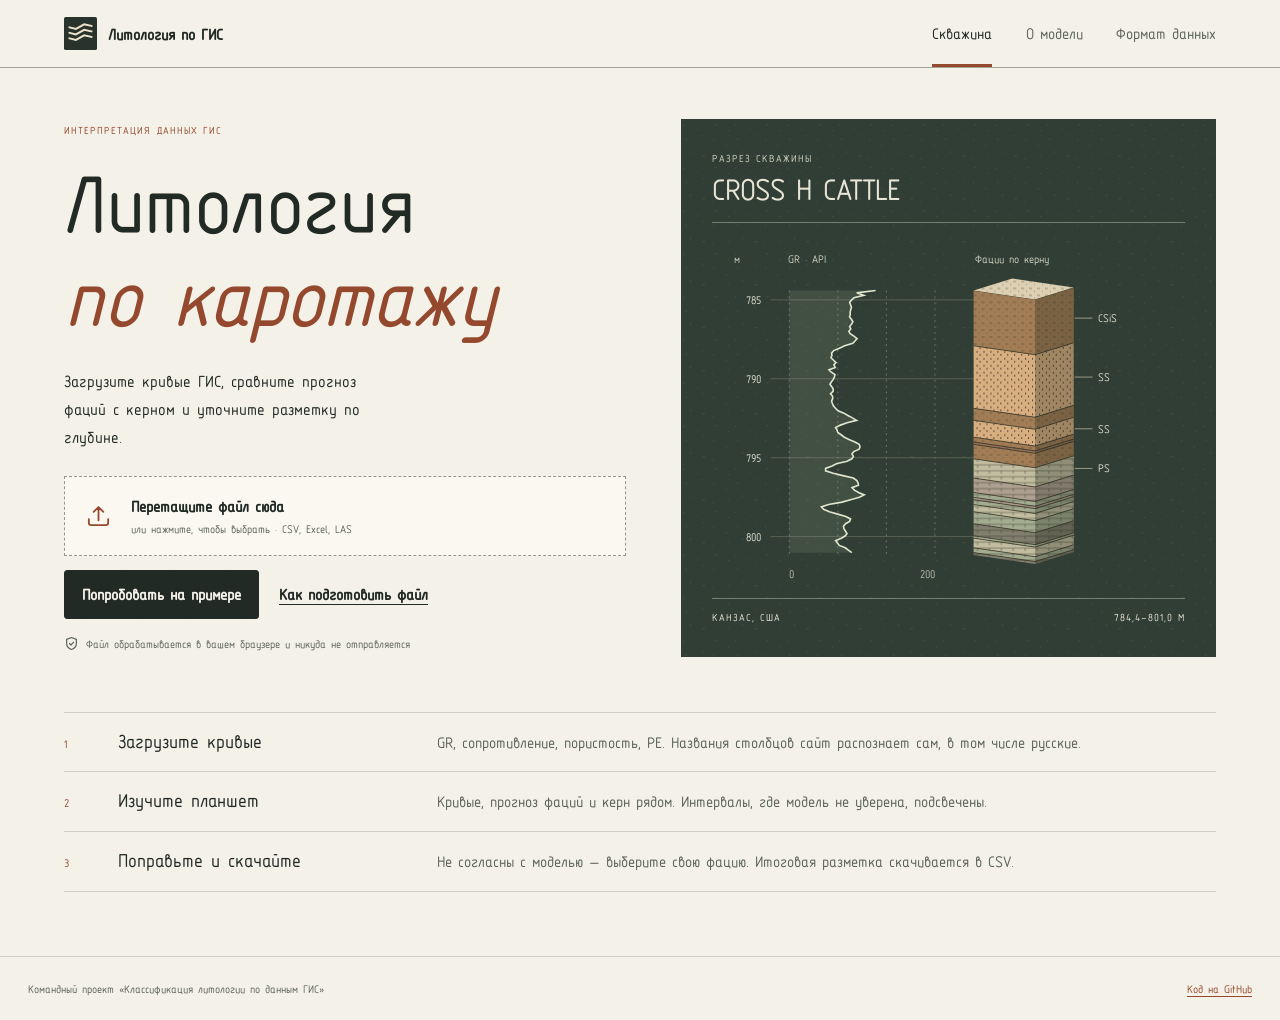
==== commit 24f75f93: "Применить чертёжный шрифт OpenGOST тип Б к интерфейсу и планшету" ====
--- a/docs/index.html
+++ b/docs/index.html
@@ -7,7 +7,8 @@
   <meta name="description" content="Загрузите каротаж скважины и получите планшет с прогнозом фаций, уверенностью модели и сомнительными интервалами. Данные обрабатываются в браузере.">
   <meta name="theme-color" content="#f5f2e9">
   <link rel="icon" href="assets/mark.svg" type="image/svg+xml">
-  <link rel="stylesheet" href="css/style.css?v=atlas1">
+  <link rel="preload" href="assets/fonts/OpenGOSTtypeB-Regular.ttf" as="font" type="font/ttf" crossorigin>
+  <link rel="stylesheet" href="css/style.css?v=gost1">
 </head>
 <body>
   <header class="nav">
@@ -54,7 +55,42 @@
 
         <figure class="plate">
           <figcaption><span>Разрез скважины</span><strong>CROSS H CATTLE</strong></figcaption>
-          <img src="assets/section.svg" width="478" height="360" alt="Гамма-каротаж и колонка фаций по керну на глубинах от 784,4 до 801 метра">
+          <svg xmlns="http://www.w3.org/2000/svg" viewBox="0 0 478 360" fill="none" role="img" aria-labelledby="section-title" font-size="13"><title id="section-title">Гамма-каротаж и колонка фаций по керну на глубинах от 784,4 до 801 метра</title><defs><pattern id="ticks" width="8" height="7" patternUnits="userSpaceOnUse"><path d="M0 1h3m2 3h1" stroke="#3a392a" opacity=".57" stroke-width=".8"/></pattern><pattern id="grains" width="7" height="7" patternUnits="userSpaceOnUse"><path d="M1 2h1m2 3h1" stroke="#382b22" stroke-width="1.4"/></pattern><pattern id="beds" width="12" height="6" patternUnits="userSpaceOnUse"><path d="M0 1h12M4 1v3" stroke="#343728" opacity=".56" stroke-width=".8"/></pattern></defs>
+<path d="M78 59v267" stroke="#677366" stroke-dasharray="2 4"/>
+<path d="M127 59v267" stroke="#677366" stroke-dasharray="2 4"/>
+<path d="M176 59v267" stroke="#677366" stroke-dasharray="2 4"/>
+<path d="M225 59v267" stroke="#677366" stroke-dasharray="2 4"/>
+<path d="M59 68.5H366" stroke="#707665" stroke-width=".65"/><text x="49" y="72.5" fill="#e1e1d2" text-anchor="end">785</text>
+<path d="M59 148.1H366" stroke="#707665" stroke-width=".65"/><text x="49" y="152.1" fill="#e1e1d2" text-anchor="end">790</text>
+<path d="M59 227.8H366" stroke="#707665" stroke-width=".65"/><text x="49" y="231.8" fill="#e1e1d2" text-anchor="end">795</text>
+<path d="M59 307.4H366" stroke="#707665" stroke-width=".65"/><text x="49" y="311.4" fill="#e1e1d2" text-anchor="end">800</text>
+<g fill="#ced0be"><text x="22" y="31">м</text><text x="77" y="31">GR · API</text><text x="265" y="31">Фации по керну</text></g>
+<path d="M165.1,59.0 L146.0,61.4 L153.1,63.9 L143.3,66.3 L140.8,68.7 L138.9,71.1 L139.9,73.6 L140.7,76.0 L140.0,78.4 L139.4,80.8 L139.5,83.3 L138.8,85.7 L140.7,88.1 L142.2,90.6 L140.8,93.0 L138.9,95.4 L140.0,97.8 L138.1,100.3 L139.4,102.7 L143.2,105.1 L146.4,107.5 L144.3,110.0 L142.1,112.4 L133.9,114.8 L128.6,117.3 L122.8,119.7 L120.7,122.1 L121.0,124.5 L120.1,127.0 L122.7,129.4 L125.1,131.8 L123.0,134.2 L124.4,136.7 L118.0,139.1 L120.4,141.5 L124.1,144.0 L123.5,146.4 L122.4,148.8 L120.6,151.2 L119.0,153.7 L120.9,156.1 L122.3,158.5 L122.2,160.9 L119.6,163.4 L121.7,165.8 L121.8,168.2 L120.7,170.7 L121.5,173.1 L122.5,175.5 L124.6,177.9 L127.2,180.4 L133.1,182.8 L137.1,185.2 L141.7,187.6 L145.9,190.1 L136.3,192.5 L129.6,194.9 L124.7,197.4 L126.2,199.8 L126.9,202.2 L130.3,204.6 L133.6,207.1 L138.2,209.5 L144.2,211.9 L148.5,214.3 L149.4,216.8 L148.5,219.2 L143.1,221.6 L141.2,224.1 L142.7,226.5 L141.1,228.9 L136.4,231.3 L125.5,233.8 L121.2,236.2 L114.6,238.6 L114.6,241.0 L122.4,243.5 L132.1,245.9 L142.6,248.3 L146.2,250.8 L147.4,253.2 L147.8,255.6 L141.3,258.0 L143.7,260.5 L147.9,262.9 L153.6,265.3 L148.7,267.7 L139.8,270.2 L131.2,272.6 L117.6,275.0 L110.4,277.5 L112.7,279.9 L118.4,282.3 L126.8,284.7 L135.1,287.2 L139.8,289.6 L138.9,292.0 L134.8,294.4 L132.7,296.9 L133.1,299.3 L134.6,301.7 L136.2,304.2 L134.6,306.6 L130.6,309.0 L124.8,311.4 L126.6,313.9 L128.5,316.3 L134.5,318.7 L137.6,321.1 L141.1,323.6 H78 V59Z" fill="#a9ba9b" opacity=".14"/><path d="M165.1,59.0 L146.0,61.4 L153.1,63.9 L143.3,66.3 L140.8,68.7 L138.9,71.1 L139.9,73.6 L140.7,76.0 L140.0,78.4 L139.4,80.8 L139.5,83.3 L138.8,85.7 L140.7,88.1 L142.2,90.6 L140.8,93.0 L138.9,95.4 L140.0,97.8 L138.1,100.3 L139.4,102.7 L143.2,105.1 L146.4,107.5 L144.3,110.0 L142.1,112.4 L133.9,114.8 L128.6,117.3 L122.8,119.7 L120.7,122.1 L121.0,124.5 L120.1,127.0 L122.7,129.4 L125.1,131.8 L123.0,134.2 L124.4,136.7 L118.0,139.1 L120.4,141.5 L124.1,144.0 L123.5,146.4 L122.4,148.8 L120.6,151.2 L119.0,153.7 L120.9,156.1 L122.3,158.5 L122.2,160.9 L119.6,163.4 L121.7,165.8 L121.8,168.2 L120.7,170.7 L121.5,173.1 L122.5,175.5 L124.6,177.9 L127.2,180.4 L133.1,182.8 L137.1,185.2 L141.7,187.6 L145.9,190.1 L136.3,192.5 L129.6,194.9 L124.7,197.4 L126.2,199.8 L126.9,202.2 L130.3,204.6 L133.6,207.1 L138.2,209.5 L144.2,211.9 L148.5,214.3 L149.4,216.8 L148.5,219.2 L143.1,221.6 L141.2,224.1 L142.7,226.5 L141.1,228.9 L136.4,231.3 L125.5,233.8 L121.2,236.2 L114.6,238.6 L114.6,241.0 L122.4,243.5 L132.1,245.9 L142.6,248.3 L146.2,250.8 L147.4,253.2 L147.8,255.6 L141.3,258.0 L143.7,260.5 L147.9,262.9 L153.6,265.3 L148.7,267.7 L139.8,270.2 L131.2,272.6 L117.6,275.0 L110.4,277.5 L112.7,279.9 L118.4,282.3 L126.8,284.7 L135.1,287.2 L139.8,289.6 L138.9,292.0 L134.8,294.4 L132.7,296.9 L133.1,299.3 L134.6,301.7 L136.2,304.2 L134.6,306.6 L130.6,309.0 L124.8,311.4 L126.6,313.9 L128.5,316.3 L134.5,318.7 L137.6,321.1 L141.1,323.6" stroke="#e0e5cd" stroke-width="1.65"/>
+<path d="M264 59.00l62 9 39 -12v55.83l-39 12 -62 -9Z" fill="#a17c55"/><path d="M264 59.00l62 9 39 -12v55.83l-39 12 -62 -9Z" fill="url(#ticks)"/><path d="M264 59.00l62 9 39 -12" stroke="#3b382a" stroke-width=".8"/>
+<path d="M366 86.9h18" stroke="#9a9c84"/><text x="390" y="90.9" fill="#e0dfca">CSiS</text>
+<path d="M264 114.83l62 9 39 -12v63.11l-39 12 -62 -9Z" fill="#d7ae80"/><path d="M264 114.83l62 9 39 -12v63.11l-39 12 -62 -9Z" fill="url(#grains)"/><path d="M264 114.83l62 9 39 -12" stroke="#3b382a" stroke-width=".8"/>
+<path d="M366 146.4h18" stroke="#9a9c84"/><text x="390" y="150.4" fill="#e0dfca">SS</text>
+<path d="M264 177.94l62 9 39 -12v12.14l-39 12 -62 -9Z" fill="#a17c55"/><path d="M264 177.94l62 9 39 -12v12.14l-39 12 -62 -9Z" fill="url(#ticks)"/><path d="M264 177.94l62 9 39 -12" stroke="#3b382a" stroke-width=".8"/>
+<path d="M264 190.07l62 9 39 -12v16.99l-39 12 -62 -9Z" fill="#d7ae80"/><path d="M264 190.07l62 9 39 -12v16.99l-39 12 -62 -9Z" fill="url(#grains)"/><path d="M264 190.07l62 9 39 -12" stroke="#3b382a" stroke-width=".8"/>
+<path d="M366 198.6h18" stroke="#9a9c84"/><text x="390" y="202.6" fill="#e0dfca">SS</text>
+<path d="M264 207.06l62 9 39 -12v4.85l-39 12 -62 -9Z" fill="#a17c55"/><path d="M264 207.06l62 9 39 -12v4.85l-39 12 -62 -9Z" fill="url(#ticks)"/><path d="M264 207.06l62 9 39 -12" stroke="#3b382a" stroke-width=".8"/>
+<path d="M264 211.92l62 9 39 -12v2.43l-39 12 -62 -9Z" fill="#967058"/><path d="M264 211.92l62 9 39 -12v2.43l-39 12 -62 -9Z" fill="url(#ticks)"/><path d="M264 211.92l62 9 39 -12" stroke="#3b382a" stroke-width=".8"/>
+<path d="M264 214.35l62 9 39 -12v14.56l-39 12 -62 -9Z" fill="#a17c55"/><path d="M264 214.35l62 9 39 -12v14.56l-39 12 -62 -9Z" fill="url(#ticks)"/><path d="M264 214.35l62 9 39 -12" stroke="#3b382a" stroke-width=".8"/>
+<path d="M264 228.91l62 9 39 -12v19.42l-39 12 -62 -9Z" fill="#c2bda0"/><path d="M264 228.91l62 9 39 -12v19.42l-39 12 -62 -9Z" fill="url(#beds)"/><path d="M264 228.91l62 9 39 -12" stroke="#3b382a" stroke-width=".8"/>
+<path d="M366 238.6h18" stroke="#9a9c84"/><text x="390" y="242.6" fill="#e0dfca">PS</text>
+<path d="M264 248.33l62 9 39 -12v14.56l-39 12 -62 -9Z" fill="#aea090"/><path d="M264 248.33l62 9 39 -12v14.56l-39 12 -62 -9Z" fill="url(#beds)"/><path d="M264 248.33l62 9 39 -12" stroke="#3b382a" stroke-width=".8"/>
+<path d="M264 262.89l62 9 39 -12v4.85l-39 12 -62 -9Z" fill="#a4ac90"/><path d="M264 262.89l62 9 39 -12v4.85l-39 12 -62 -9Z" fill="url(#beds)"/><path d="M264 262.89l62 9 39 -12" stroke="#3b382a" stroke-width=".8"/>
+<path d="M264 267.75l62 9 39 -12v2.43l-39 12 -62 -9Z" fill="#aea090"/><path d="M264 267.75l62 9 39 -12v2.43l-39 12 -62 -9Z" fill="url(#beds)"/><path d="M264 267.75l62 9 39 -12" stroke="#3b382a" stroke-width=".8"/>
+<path d="M264 270.17l62 9 39 -12v4.85l-39 12 -62 -9Z" fill="#a4ac90"/><path d="M264 270.17l62 9 39 -12v4.85l-39 12 -62 -9Z" fill="url(#beds)"/><path d="M264 270.17l62 9 39 -12" stroke="#3b382a" stroke-width=".8"/>
+<path d="M264 275.03l62 9 39 -12v7.28l-39 12 -62 -9Z" fill="#c2bda0"/><path d="M264 275.03l62 9 39 -12v7.28l-39 12 -62 -9Z" fill="url(#beds)"/><path d="M264 275.03l62 9 39 -12" stroke="#3b382a" stroke-width=".8"/>
+<path d="M264 282.31l62 9 39 -12v12.14l-39 12 -62 -9Z" fill="#a4ac90"/><path d="M264 282.31l62 9 39 -12v12.14l-39 12 -62 -9Z" fill="url(#beds)"/><path d="M264 282.31l62 9 39 -12" stroke="#3b382a" stroke-width=".8"/>
+<path d="M264 294.45l62 9 39 -12v12.14l-39 12 -62 -9Z" fill="#807e6d"/><path d="M264 294.45l62 9 39 -12v12.14l-39 12 -62 -9Z" fill="url(#beds)"/><path d="M264 294.45l62 9 39 -12" stroke="#3b382a" stroke-width=".8"/>
+<path d="M264 306.58l62 9 39 -12v2.43l-39 12 -62 -9Z" fill="#a4ac90"/><path d="M264 306.58l62 9 39 -12v2.43l-39 12 -62 -9Z" fill="url(#beds)"/><path d="M264 306.58l62 9 39 -12" stroke="#3b382a" stroke-width=".8"/>
+<path d="M264 309.01l62 9 39 -12v9.71l-39 12 -62 -9Z" fill="#c2bda0"/><path d="M264 309.01l62 9 39 -12v9.71l-39 12 -62 -9Z" fill="url(#beds)"/><path d="M264 309.01l62 9 39 -12" stroke="#3b382a" stroke-width=".8"/>
+<path d="M264 318.72l62 9 39 -12v4.85l-39 12 -62 -9Z" fill="#a4ac90"/><path d="M264 318.72l62 9 39 -12v4.85l-39 12 -62 -9Z" fill="url(#beds)"/><path d="M264 318.72l62 9 39 -12" stroke="#3b382a" stroke-width=".8"/>
+<path d="M264 323.57l62 9 39 -12v2.43l-39 12 -62 -9Z" fill="#807e6d"/><path d="M264 323.57l62 9 39 -12v2.43l-39 12 -62 -9Z" fill="url(#beds)"/><path d="M264 323.57l62 9 39 -12" stroke="#3b382a" stroke-width=".8"/>
+<path d="M264 59l39 -12 62 9 -39 12Z" fill="#ddd0b3"/><path d="M264 59l39 -12 62 9 -39 12Z" fill="url(#ticks)"/><path d="M326 68l39 -12v267l-39 12Z" fill="#20261d" opacity=".3"/>
+<g fill="#b7bdac"><text x="78" y="349">0</text><text x="225" y="349" text-anchor="end">200</text></g></svg>
           <div class="plate-foot"><span>Канзас, США</span><span>784,4–801,0 м</span></div>
         </figure>
 
--- a/docs/css/style.css
+++ b/docs/css/style.css
@@ -1,3 +1,11 @@
+/* OpenGOST v0.7 — https://github.com/ingenium-am/open-gost-arm/releases/tag/v0.7 */
+@font-face {
+  font-family: "OpenGOST";
+  src: url("../assets/fonts/OpenGOSTtypeB-Regular.ttf") format("truetype");
+  font-style: normal;
+  font-weight: 400;
+  font-display: swap;
+}
 :root {
   color-scheme: light;
   --bg: #f4f1e8; --surface: #faf8f1; --surface-2: #ebe8dd; --surface-3: #e2dfd3;
@@ -6,35 +14,33 @@
   --c-gr: #a2c79f; --c-ild: #df9e88; --c-phi: #9ac1d2; --c-dphi: #dedfbd; --c-pe: #d3b695; --c-conf: #dfa572;
   --nav-h: 68px; --toolbar-h: 60px; --radius: 3px;
   --ease: cubic-bezier(.2,.75,.25,1);
-  --font: "Helvetica Neue", Arial, sans-serif;
-  --serif: Georgia, "Times New Roman", serif;
-  --mono: "SFMono-Regular", Consolas, "Liberation Mono", monospace;
+  --font: "OpenGOST", Arial, sans-serif;
 }
 * { box-sizing: border-box; }
 html { scroll-padding-top: calc(var(--nav-h) + 12px); }
-body { margin: 0; color: var(--text); background: var(--bg); font: 400 16px/1.54 var(--font); min-height: 100vh; display: flex; flex-direction: column; }
+body { margin: 0; color: var(--text); background: var(--bg); font: 400 18px/1.48 var(--font); min-height: 100vh; display: flex; flex-direction: column; }
 body.busy { cursor: progress; }
 body::before { content: ""; position: fixed; inset: 0; z-index: -1; pointer-events: none; background: url("../assets/paper.svg"); opacity: .11; }
 main { width: min(100%, 1432px); margin: 0 auto; padding: 0 clamp(20px,5vw,80px) 64px; flex: 1; }
 h1,h2,h3,p { margin: 0; }
-h1,h2 { font-family: var(--serif); font-weight: 400; }
-h1 { font-size: clamp(3.8rem,7.5vw,7.2rem); line-height: .97; letter-spacing: -.066em; }
+h1,h2 { font-family: var(--font); font-weight: 400; }
+h1 { font-size: clamp(3.8rem,7.5vw,7.2rem); line-height: .97; letter-spacing: -.015em; }
 h1 em { color: var(--accent); font-weight: 400; }
-h2 { font-size: clamp(1.65rem,2.8vw,2.45rem); line-height: 1.1; letter-spacing: -.045em; }
+h2 { font-size: clamp(1.65rem,2.8vw,2.45rem); line-height: 1.1; letter-spacing: 0; }
 h3 { font-size: 1.1rem; line-height: 1.3; }
 a { color: var(--accent); text-underline-offset: .2em; }
 button,select,input { font: inherit; }
 [hidden] { display: none !important; }
 :focus-visible { outline: 2px solid var(--accent); outline-offset: 3px; }
-code,.mono { font-family: var(--mono); font-variant-numeric: tabular-nums; }
+code,.mono { font-family: var(--font); font-variant-numeric: tabular-nums; }
 code { background: var(--surface-2); padding: .1em .3em; font-size: .88em; }
 .small { font-size: .85rem; }
 .muted { color: var(--muted); }
-.eyebrow,.plate-foot,.plate figcaption span { font: 500 .72rem/1.5 var(--mono); text-transform: uppercase; letter-spacing: .09em; }
+.eyebrow,.plate-foot,.plate figcaption span { font: 500 .72rem/1.5 var(--font); text-transform: uppercase; letter-spacing: .09em; }
 .eyebrow { color: var(--accent); }
 .lead { max-width: 58ch; font-size: clamp(1rem,1.45vw,1.22rem); line-height: 1.52; }
 .nav { position: sticky; top: 0; z-index: 30; min-height: var(--nav-h); display: flex; justify-content: space-between; align-items: center; padding: 0 max(5vw,calc((100vw - 1290px)/2)); border-bottom: 1px solid var(--line-strong); background: var(--bg); }
-.brand { display: inline-flex; gap: .7rem; align-items: center; font: 600 1.14rem var(--serif); text-decoration: none; color: var(--text); }
+.brand { display: inline-flex; gap: .7rem; align-items: center; font: 600 1.14rem var(--font); text-decoration: none; color: var(--text); }
 .tabs { display: flex; align-self: stretch; gap: clamp(12px,2.6vw,40px); }
 .tab { border: 0; padding: 0; background: transparent; font-weight: 550; color: var(--muted); position: relative; cursor: pointer; }
 .tab::after { content: ""; position: absolute; height: 3px; bottom: 0; left: 0; right: 0; background: var(--accent); transform: scaleX(0); transform-origin: left; transition: transform .24s var(--ease); }
@@ -70,16 +76,16 @@
 .plate { margin: 0; --plate-ink: #e9e5d6; background: #313e35 url("../assets/paper.svg"); color: var(--plate-ink); padding: clamp(17px,2.4vw,35px); overflow: hidden; }
 .plate figcaption { display: grid; gap: 3px; border-bottom: 1px solid #758172; padding-bottom: 12px; }
 .plate figcaption span { color: #d1d4bf; }
-.plate figcaption strong { font: 400 clamp(1.4rem,2.7vw,2.6rem)/1.15 var(--serif); letter-spacing: -.025em; }
-.plate img { display: block; width: 100%; height: auto; margin: 9px auto; }
+.plate figcaption strong { font: 400 clamp(1.4rem,2.7vw,2.6rem)/1.15 var(--font); letter-spacing: -.025em; }
+.plate > svg { display: block; width: 100%; height: auto; margin: 9px auto; }
 @media (hover:hover) and (pointer:fine) and (prefers-reduced-motion:no-preference) {
-  .plate img { transform: translate3d(var(--dx,0px),var(--dy,0px),0); transition: transform .42s var(--ease); }
+  .plate > svg { transform: translate3d(var(--dx,0px),var(--dy,0px),0); transition: transform .42s var(--ease); }
 }
 .plate-foot { display: flex; justify-content: space-between; gap: 12px; border-top: 1px solid #758172; padding-top: 10px; }
 .steps { grid-column: 1/-1; list-style: none; margin: 0; padding: 0; border-bottom: 1px solid var(--line); }
 .steps li { display: grid; grid-template-columns: 2.4rem minmax(180px,.7fr) minmax(0,1.8fr); align-items: baseline; gap: 16px; padding: 16px 0; border-top: 1px solid var(--line); }
-.steps li span { font: .83rem var(--mono); color: var(--accent); }
-.steps h3 { font: 400 1.4rem var(--serif); }
+.steps li span { font: .83rem var(--font); color: var(--accent); }
+.steps h3 { font: 400 1.4rem var(--font); }
 .steps p { color: var(--muted); }
 .page-head { display: grid; gap: 16px; padding: clamp(35px,6vw,82px) 0 32px; }
 .page-head h1 { font-size: clamp(2.5rem,5.5vw,5.2rem); }
@@ -107,7 +113,7 @@
 .chip:hover { color: var(--text); border-color: rgba(166, 179, 166, 0.5); }
 .chip:active { transform: scale(0.96); }
 .chip.active { color: var(--text); border-color: var(--accent); background: rgba(216, 190, 136, 0.14); }
-.chip small { font: 600 0.75rem var(--mono); opacity: 0.7; }
+.chip small { font: 600 0.75rem var(--font); opacity: 0.7; }
 .note { margin-top: 10px; padding: 10px 14px; border-radius: 3px; font-size: 0.9rem; color: #CFE0FF; background: rgba(90, 169, 255, 0.1); border: 1px solid rgba(90, 169, 255, 0.24); animation: fade 0.4s var(--ease); }
 
 .metrics { display: grid; grid-template-columns: repeat(auto-fit, minmax(180px, 1fr)); gap: 14px; margin-top: 20px; }
@@ -117,7 +123,7 @@
 
 }
 .metric-label { font-size: 0.82rem; font-weight: 600; color: var(--muted); }
-.metric-value { margin-top: 4px; font: 600 1.9rem/1.15 var(--mono); letter-spacing: -0.03em; font-variant-numeric: tabular-nums; }
+.metric-value { margin-top: 4px; font: 600 1.9rem/1.15 var(--font); letter-spacing: -0.03em; font-variant-numeric: tabular-nums; }
 .metric-sub { margin-top: 4px; font-size: 0.8rem; color: var(--muted); }
 .metric.warn .metric-value { color: var(--warn); }
 .metric.good .metric-value { color: var(--good); }
@@ -136,7 +142,7 @@
 }
 .slider { display: flex; align-items: center; gap: 14px; font-size: 0.88rem; font-weight: 600; color: var(--muted); }
 .slider > span { white-space: nowrap; }
-.slider output { display: inline-block; min-width: 3.2ch; font: 600 0.92rem var(--mono); color: var(--warn); }
+.slider output { display: inline-block; min-width: 3.2ch; font: 600 0.92rem var(--font); color: var(--warn); }
 input[type="range"] { width: 190px; height: 6px; appearance: none; -webkit-appearance: none; border-radius: 3px; background: var(--surface-3); cursor: pointer; }
 input[type="range"]::-webkit-slider-thumb { -webkit-appearance: none; width: 18px; height: 18px; border-radius: 50%; border: 3px solid var(--bg); background: var(--warn); box-shadow: 0 0 0 1px var(--warn); transition: transform 0.15s; }
 input[type="range"]::-webkit-slider-thumb:hover { transform: scale(1.18); }
@@ -169,13 +175,13 @@
 /* уверенность — расчёт модели, а не каротаж: трек выделен, чтобы их не путали */
 .th.model, .track.model { background: rgba(216, 190, 136, 0.06); border-left-color: rgba(216, 190, 136, 0.4); }
 .th.model .th-title { color: var(--accent); }
-.th-scale { display: flex; justify-content: space-between; margin-top: 4px; font: 400 0.7rem var(--mono); color: var(--muted); }
+.th-scale { display: flex; justify-content: space-between; margin-top: 4px; font: 400 0.84rem var(--font); color: var(--muted); }
 .th-strip { display: grid; place-items: center; padding: 6px 2px; text-align: center; font-size: 0.72rem; color: var(--muted); }
 
 .plot-body { position: relative; cursor: crosshair; border-radius: 0 0 var(--radius) var(--radius); overflow: hidden; touch-action: pan-y; }
 .plot-body > * { grid-row: 1; }
 .axis { position: relative; grid-column: 1; }
-.axis span { position: absolute; right: 8px; transform: translateY(-50%); font: 400 0.72rem var(--mono); color: var(--muted); }
+.axis span { position: absolute; right: 8px; transform: translateY(-50%); font: 400 0.84rem var(--font); color: var(--muted); }
 .track, .strip { position: relative; border-left: 1px solid var(--line); }
 .track svg, .strip svg { position: absolute; inset: 0; width: 100%; height: 100%; display: block; }
 .strip { padding: 0 5px; }
@@ -207,7 +213,7 @@
   opacity: 0; pointer-events: none; transition: opacity 0.15s; will-change: transform;
 }
 .tip.show { opacity: 1; }
-.tip-depth { font: 600 1.05rem var(--mono); }
+.tip-depth { font: 600 1.05rem var(--font); }
 .tip-facies { display: flex; align-items: baseline; gap: 7px; margin-top: 8px; font-size: 0.86rem; line-height: 1.3; }
 .tip-facies i { flex: none; width: 11px; height: 11px; border-radius: 3px; transform: translateY(1px); }
 .tip-conf { margin-top: 4px; font-size: 0.8rem; color: var(--muted); }
@@ -216,7 +222,7 @@
 .tip-bars i { flex: 1; border-radius: 3px 3px 0 0;  }
 .tip-core { margin-top: 8px; font-size: 0.82rem; }
 .tip-core.ok { color: var(--good); } .tip-core.miss { color: var(--warn); }
-.tip-values { display: grid; grid-template-columns: auto 1fr auto 1fr; gap: 3px 10px; margin: 10px 0 0; font: 400 0.78rem var(--mono); }
+.tip-values { display: grid; grid-template-columns: auto 1fr auto 1fr; gap: 3px 10px; margin: 10px 0 0; font: 400 0.78rem var(--font); }
 .tip-values dt { color: var(--muted); } .tip-values dd { margin: 0; text-align: right; }
 
 /* состав разреза */
@@ -225,7 +231,7 @@
 .composition li > i { width: 12px; height: 12px; border-radius: 4px; }
 .composition .absent { opacity: 0.38; }
 .comp-name { color: var(--text); } .comp-name b { color: var(--text); }
-.comp-value { font: 600 0.8rem var(--mono); }
+.comp-value { font: 600 0.8rem var(--font); }
 .comp-bar { grid-column: 2 / 4; height: 4px; border-radius: 3px; background: var(--surface-3); overflow: hidden; }
 .comp-bar i { display: block; height: 100%; border-radius: 3px;  }
 
@@ -274,7 +280,7 @@
 .cal-label.low { color: var(--warn); }
 .cal-bar { display: grid; grid-template-columns: 1fr 44px; gap: 12px; align-items: center; }
 .cal-bar .bar { grid-column: auto; }
-.cal-bar b { font: 600 0.84rem var(--mono); text-align: right; }
+.cal-bar b { font: 600 0.84rem var(--font); text-align: right; }
 .cal-bar.near .bar i { background: var(--good); }
 
 /* ============ Матрица ошибок ============ */
@@ -285,7 +291,7 @@
 .mx-head i { width: 9px; height: 9px; border-radius: 3px; }
 .mx-cell {
   display: grid; place-items: center; min-height: 38px; border-radius: 8px;
-  font: 600 0.8rem var(--mono); color: color-mix(in srgb, var(--text) calc(40% + var(--v) * 60%), var(--muted));
+  font: 600 0.8rem var(--font); color: color-mix(in srgb, var(--text) calc(40% + var(--v) * 60%), var(--muted));
   background: color-mix(in srgb, var(--c-phi) calc(var(--v) * 78%), var(--surface-2));
 
   transition: transform 0.15s;
@@ -300,7 +306,7 @@
 .bars li { display: grid; grid-template-columns: minmax(0, 1fr) auto; gap: 6px 12px; align-items: center; font-size: 0.86rem; }
 .bar-label { color: var(--muted); } .bar-label b { color: var(--text); }
 .bar-label i { display: inline-block; width: 10px; height: 10px; margin-right: 7px; border-radius: 3px; }
-.bar-value { font: 600 0.84rem var(--mono); }
+.bar-value { font: 600 0.84rem var(--font); }
 .bar { grid-column: 1 / 3; height: 8px; border-radius: 3px; background: var(--surface-3); overflow: hidden; }
 .bar i { display: block; width: var(--w); height: 100%; border-radius: 3px; background: #758676;  }
 
@@ -378,7 +384,7 @@
 .metric { min-width: 0; border: 0; border-right: 1px solid var(--line); border-radius: 0; }
 .metric:last-child { border: 0; }
 .metric[data-key="depth"] .metric-value { font-size: clamp(1.4rem,2vw,1.88rem); }
-.metric-value { font: 400 clamp(1.55rem,2.7vw,2.5rem)/1.15 var(--serif); font-variant-numeric: lining-nums tabular-nums; }
+.metric-value { font: 400 clamp(1.55rem,2.7vw,2.5rem)/1.15 var(--font); font-variant-numeric: lining-nums tabular-nums; }
 .note { background: #e6ece1; color: #314839; border-color: #bac5b3; }
 #mapping-status.error { color: var(--warn); }
 .plot-panel,.tip {
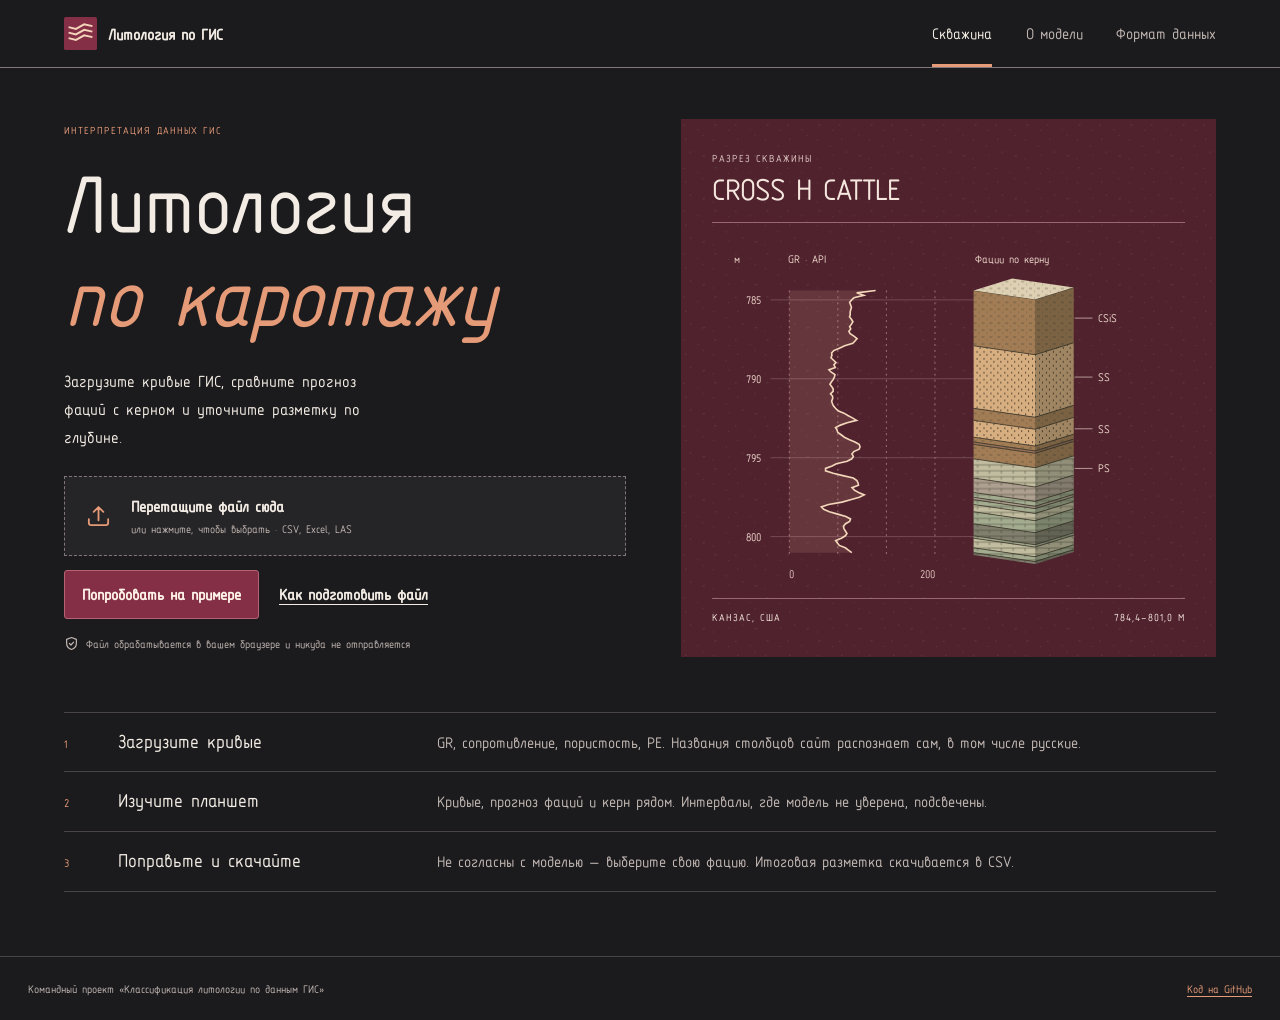
==== commit 99c0798d: "Обновить палитру атласа: графит, бордо и терракота" ====
--- a/docs/index.html
+++ b/docs/index.html
@@ -5,10 +5,10 @@
   <meta name="viewport" content="width=device-width, initial-scale=1">
   <title>Литология по ГИС — фации скважины за секунды</title>
   <meta name="description" content="Загрузите каротаж скважины и получите планшет с прогнозом фаций, уверенностью модели и сомнительными интервалами. Данные обрабатываются в браузере.">
-  <meta name="theme-color" content="#f5f2e9">
+  <meta name="theme-color" content="#1b1b1d">
   <link rel="icon" href="assets/mark.svg" type="image/svg+xml">
   <link rel="preload" href="assets/fonts/OpenGOSTtypeB-Regular.ttf" as="font" type="font/ttf" crossorigin>
-  <link rel="stylesheet" href="css/style.css?v=gost1">
+  <link rel="stylesheet" href="css/style.css?v=carbon1">
 </head>
 <body>
   <header class="nav">
@@ -56,28 +56,28 @@
         <figure class="plate">
           <figcaption><span>Разрез скважины</span><strong>CROSS H CATTLE</strong></figcaption>
           <svg xmlns="http://www.w3.org/2000/svg" viewBox="0 0 478 360" fill="none" role="img" aria-labelledby="section-title" font-size="13"><title id="section-title">Гамма-каротаж и колонка фаций по керну на глубинах от 784,4 до 801 метра</title><defs><pattern id="ticks" width="8" height="7" patternUnits="userSpaceOnUse"><path d="M0 1h3m2 3h1" stroke="#3a392a" opacity=".57" stroke-width=".8"/></pattern><pattern id="grains" width="7" height="7" patternUnits="userSpaceOnUse"><path d="M1 2h1m2 3h1" stroke="#382b22" stroke-width="1.4"/></pattern><pattern id="beds" width="12" height="6" patternUnits="userSpaceOnUse"><path d="M0 1h12M4 1v3" stroke="#343728" opacity=".56" stroke-width=".8"/></pattern></defs>
-<path d="M78 59v267" stroke="#677366" stroke-dasharray="2 4"/>
-<path d="M127 59v267" stroke="#677366" stroke-dasharray="2 4"/>
-<path d="M176 59v267" stroke="#677366" stroke-dasharray="2 4"/>
-<path d="M225 59v267" stroke="#677366" stroke-dasharray="2 4"/>
-<path d="M59 68.5H366" stroke="#707665" stroke-width=".65"/><text x="49" y="72.5" fill="#e1e1d2" text-anchor="end">785</text>
-<path d="M59 148.1H366" stroke="#707665" stroke-width=".65"/><text x="49" y="152.1" fill="#e1e1d2" text-anchor="end">790</text>
-<path d="M59 227.8H366" stroke="#707665" stroke-width=".65"/><text x="49" y="231.8" fill="#e1e1d2" text-anchor="end">795</text>
-<path d="M59 307.4H366" stroke="#707665" stroke-width=".65"/><text x="49" y="311.4" fill="#e1e1d2" text-anchor="end">800</text>
-<g fill="#ced0be"><text x="22" y="31">м</text><text x="77" y="31">GR · API</text><text x="265" y="31">Фации по керну</text></g>
-<path d="M165.1,59.0 L146.0,61.4 L153.1,63.9 L143.3,66.3 L140.8,68.7 L138.9,71.1 L139.9,73.6 L140.7,76.0 L140.0,78.4 L139.4,80.8 L139.5,83.3 L138.8,85.7 L140.7,88.1 L142.2,90.6 L140.8,93.0 L138.9,95.4 L140.0,97.8 L138.1,100.3 L139.4,102.7 L143.2,105.1 L146.4,107.5 L144.3,110.0 L142.1,112.4 L133.9,114.8 L128.6,117.3 L122.8,119.7 L120.7,122.1 L121.0,124.5 L120.1,127.0 L122.7,129.4 L125.1,131.8 L123.0,134.2 L124.4,136.7 L118.0,139.1 L120.4,141.5 L124.1,144.0 L123.5,146.4 L122.4,148.8 L120.6,151.2 L119.0,153.7 L120.9,156.1 L122.3,158.5 L122.2,160.9 L119.6,163.4 L121.7,165.8 L121.8,168.2 L120.7,170.7 L121.5,173.1 L122.5,175.5 L124.6,177.9 L127.2,180.4 L133.1,182.8 L137.1,185.2 L141.7,187.6 L145.9,190.1 L136.3,192.5 L129.6,194.9 L124.7,197.4 L126.2,199.8 L126.9,202.2 L130.3,204.6 L133.6,207.1 L138.2,209.5 L144.2,211.9 L148.5,214.3 L149.4,216.8 L148.5,219.2 L143.1,221.6 L141.2,224.1 L142.7,226.5 L141.1,228.9 L136.4,231.3 L125.5,233.8 L121.2,236.2 L114.6,238.6 L114.6,241.0 L122.4,243.5 L132.1,245.9 L142.6,248.3 L146.2,250.8 L147.4,253.2 L147.8,255.6 L141.3,258.0 L143.7,260.5 L147.9,262.9 L153.6,265.3 L148.7,267.7 L139.8,270.2 L131.2,272.6 L117.6,275.0 L110.4,277.5 L112.7,279.9 L118.4,282.3 L126.8,284.7 L135.1,287.2 L139.8,289.6 L138.9,292.0 L134.8,294.4 L132.7,296.9 L133.1,299.3 L134.6,301.7 L136.2,304.2 L134.6,306.6 L130.6,309.0 L124.8,311.4 L126.6,313.9 L128.5,316.3 L134.5,318.7 L137.6,321.1 L141.1,323.6 H78 V59Z" fill="#a9ba9b" opacity=".14"/><path d="M165.1,59.0 L146.0,61.4 L153.1,63.9 L143.3,66.3 L140.8,68.7 L138.9,71.1 L139.9,73.6 L140.7,76.0 L140.0,78.4 L139.4,80.8 L139.5,83.3 L138.8,85.7 L140.7,88.1 L142.2,90.6 L140.8,93.0 L138.9,95.4 L140.0,97.8 L138.1,100.3 L139.4,102.7 L143.2,105.1 L146.4,107.5 L144.3,110.0 L142.1,112.4 L133.9,114.8 L128.6,117.3 L122.8,119.7 L120.7,122.1 L121.0,124.5 L120.1,127.0 L122.7,129.4 L125.1,131.8 L123.0,134.2 L124.4,136.7 L118.0,139.1 L120.4,141.5 L124.1,144.0 L123.5,146.4 L122.4,148.8 L120.6,151.2 L119.0,153.7 L120.9,156.1 L122.3,158.5 L122.2,160.9 L119.6,163.4 L121.7,165.8 L121.8,168.2 L120.7,170.7 L121.5,173.1 L122.5,175.5 L124.6,177.9 L127.2,180.4 L133.1,182.8 L137.1,185.2 L141.7,187.6 L145.9,190.1 L136.3,192.5 L129.6,194.9 L124.7,197.4 L126.2,199.8 L126.9,202.2 L130.3,204.6 L133.6,207.1 L138.2,209.5 L144.2,211.9 L148.5,214.3 L149.4,216.8 L148.5,219.2 L143.1,221.6 L141.2,224.1 L142.7,226.5 L141.1,228.9 L136.4,231.3 L125.5,233.8 L121.2,236.2 L114.6,238.6 L114.6,241.0 L122.4,243.5 L132.1,245.9 L142.6,248.3 L146.2,250.8 L147.4,253.2 L147.8,255.6 L141.3,258.0 L143.7,260.5 L147.9,262.9 L153.6,265.3 L148.7,267.7 L139.8,270.2 L131.2,272.6 L117.6,275.0 L110.4,277.5 L112.7,279.9 L118.4,282.3 L126.8,284.7 L135.1,287.2 L139.8,289.6 L138.9,292.0 L134.8,294.4 L132.7,296.9 L133.1,299.3 L134.6,301.7 L136.2,304.2 L134.6,306.6 L130.6,309.0 L124.8,311.4 L126.6,313.9 L128.5,316.3 L134.5,318.7 L137.6,321.1 L141.1,323.6" stroke="#e0e5cd" stroke-width="1.65"/>
+<path d="M78 59v267" stroke="#9b727c" stroke-dasharray="2 4"/>
+<path d="M127 59v267" stroke="#9b727c" stroke-dasharray="2 4"/>
+<path d="M176 59v267" stroke="#9b727c" stroke-dasharray="2 4"/>
+<path d="M225 59v267" stroke="#9b727c" stroke-dasharray="2 4"/>
+<path d="M59 68.5H366" stroke="#89606b" stroke-width=".65"/><text x="49" y="72.5" fill="#edd7ca" text-anchor="end">785</text>
+<path d="M59 148.1H366" stroke="#89606b" stroke-width=".65"/><text x="49" y="152.1" fill="#edd7ca" text-anchor="end">790</text>
+<path d="M59 227.8H366" stroke="#89606b" stroke-width=".65"/><text x="49" y="231.8" fill="#edd7ca" text-anchor="end">795</text>
+<path d="M59 307.4H366" stroke="#89606b" stroke-width=".65"/><text x="49" y="311.4" fill="#edd7ca" text-anchor="end">800</text>
+<g fill="#edd7ca"><text x="22" y="31">м</text><text x="77" y="31">GR · API</text><text x="265" y="31">Фации по керну</text></g>
+<path d="M165.1,59.0 L146.0,61.4 L153.1,63.9 L143.3,66.3 L140.8,68.7 L138.9,71.1 L139.9,73.6 L140.7,76.0 L140.0,78.4 L139.4,80.8 L139.5,83.3 L138.8,85.7 L140.7,88.1 L142.2,90.6 L140.8,93.0 L138.9,95.4 L140.0,97.8 L138.1,100.3 L139.4,102.7 L143.2,105.1 L146.4,107.5 L144.3,110.0 L142.1,112.4 L133.9,114.8 L128.6,117.3 L122.8,119.7 L120.7,122.1 L121.0,124.5 L120.1,127.0 L122.7,129.4 L125.1,131.8 L123.0,134.2 L124.4,136.7 L118.0,139.1 L120.4,141.5 L124.1,144.0 L123.5,146.4 L122.4,148.8 L120.6,151.2 L119.0,153.7 L120.9,156.1 L122.3,158.5 L122.2,160.9 L119.6,163.4 L121.7,165.8 L121.8,168.2 L120.7,170.7 L121.5,173.1 L122.5,175.5 L124.6,177.9 L127.2,180.4 L133.1,182.8 L137.1,185.2 L141.7,187.6 L145.9,190.1 L136.3,192.5 L129.6,194.9 L124.7,197.4 L126.2,199.8 L126.9,202.2 L130.3,204.6 L133.6,207.1 L138.2,209.5 L144.2,211.9 L148.5,214.3 L149.4,216.8 L148.5,219.2 L143.1,221.6 L141.2,224.1 L142.7,226.5 L141.1,228.9 L136.4,231.3 L125.5,233.8 L121.2,236.2 L114.6,238.6 L114.6,241.0 L122.4,243.5 L132.1,245.9 L142.6,248.3 L146.2,250.8 L147.4,253.2 L147.8,255.6 L141.3,258.0 L143.7,260.5 L147.9,262.9 L153.6,265.3 L148.7,267.7 L139.8,270.2 L131.2,272.6 L117.6,275.0 L110.4,277.5 L112.7,279.9 L118.4,282.3 L126.8,284.7 L135.1,287.2 L139.8,289.6 L138.9,292.0 L134.8,294.4 L132.7,296.9 L133.1,299.3 L134.6,301.7 L136.2,304.2 L134.6,306.6 L130.6,309.0 L124.8,311.4 L126.6,313.9 L128.5,316.3 L134.5,318.7 L137.6,321.1 L141.1,323.6 H78 V59Z" fill="#e8b59b" opacity=".14"/><path d="M165.1,59.0 L146.0,61.4 L153.1,63.9 L143.3,66.3 L140.8,68.7 L138.9,71.1 L139.9,73.6 L140.7,76.0 L140.0,78.4 L139.4,80.8 L139.5,83.3 L138.8,85.7 L140.7,88.1 L142.2,90.6 L140.8,93.0 L138.9,95.4 L140.0,97.8 L138.1,100.3 L139.4,102.7 L143.2,105.1 L146.4,107.5 L144.3,110.0 L142.1,112.4 L133.9,114.8 L128.6,117.3 L122.8,119.7 L120.7,122.1 L121.0,124.5 L120.1,127.0 L122.7,129.4 L125.1,131.8 L123.0,134.2 L124.4,136.7 L118.0,139.1 L120.4,141.5 L124.1,144.0 L123.5,146.4 L122.4,148.8 L120.6,151.2 L119.0,153.7 L120.9,156.1 L122.3,158.5 L122.2,160.9 L119.6,163.4 L121.7,165.8 L121.8,168.2 L120.7,170.7 L121.5,173.1 L122.5,175.5 L124.6,177.9 L127.2,180.4 L133.1,182.8 L137.1,185.2 L141.7,187.6 L145.9,190.1 L136.3,192.5 L129.6,194.9 L124.7,197.4 L126.2,199.8 L126.9,202.2 L130.3,204.6 L133.6,207.1 L138.2,209.5 L144.2,211.9 L148.5,214.3 L149.4,216.8 L148.5,219.2 L143.1,221.6 L141.2,224.1 L142.7,226.5 L141.1,228.9 L136.4,231.3 L125.5,233.8 L121.2,236.2 L114.6,238.6 L114.6,241.0 L122.4,243.5 L132.1,245.9 L142.6,248.3 L146.2,250.8 L147.4,253.2 L147.8,255.6 L141.3,258.0 L143.7,260.5 L147.9,262.9 L153.6,265.3 L148.7,267.7 L139.8,270.2 L131.2,272.6 L117.6,275.0 L110.4,277.5 L112.7,279.9 L118.4,282.3 L126.8,284.7 L135.1,287.2 L139.8,289.6 L138.9,292.0 L134.8,294.4 L132.7,296.9 L133.1,299.3 L134.6,301.7 L136.2,304.2 L134.6,306.6 L130.6,309.0 L124.8,311.4 L126.6,313.9 L128.5,316.3 L134.5,318.7 L137.6,321.1 L141.1,323.6" stroke="#f2d7bb" stroke-width="1.65"/>
 <path d="M264 59.00l62 9 39 -12v55.83l-39 12 -62 -9Z" fill="#a17c55"/><path d="M264 59.00l62 9 39 -12v55.83l-39 12 -62 -9Z" fill="url(#ticks)"/><path d="M264 59.00l62 9 39 -12" stroke="#3b382a" stroke-width=".8"/>
-<path d="M366 86.9h18" stroke="#9a9c84"/><text x="390" y="90.9" fill="#e0dfca">CSiS</text>
+<path d="M366 86.9h18" stroke="#b79896"/><text x="390" y="90.9" fill="#f0decf">CSiS</text>
 <path d="M264 114.83l62 9 39 -12v63.11l-39 12 -62 -9Z" fill="#d7ae80"/><path d="M264 114.83l62 9 39 -12v63.11l-39 12 -62 -9Z" fill="url(#grains)"/><path d="M264 114.83l62 9 39 -12" stroke="#3b382a" stroke-width=".8"/>
-<path d="M366 146.4h18" stroke="#9a9c84"/><text x="390" y="150.4" fill="#e0dfca">SS</text>
+<path d="M366 146.4h18" stroke="#b79896"/><text x="390" y="150.4" fill="#f0decf">SS</text>
 <path d="M264 177.94l62 9 39 -12v12.14l-39 12 -62 -9Z" fill="#a17c55"/><path d="M264 177.94l62 9 39 -12v12.14l-39 12 -62 -9Z" fill="url(#ticks)"/><path d="M264 177.94l62 9 39 -12" stroke="#3b382a" stroke-width=".8"/>
 <path d="M264 190.07l62 9 39 -12v16.99l-39 12 -62 -9Z" fill="#d7ae80"/><path d="M264 190.07l62 9 39 -12v16.99l-39 12 -62 -9Z" fill="url(#grains)"/><path d="M264 190.07l62 9 39 -12" stroke="#3b382a" stroke-width=".8"/>
-<path d="M366 198.6h18" stroke="#9a9c84"/><text x="390" y="202.6" fill="#e0dfca">SS</text>
+<path d="M366 198.6h18" stroke="#b79896"/><text x="390" y="202.6" fill="#f0decf">SS</text>
 <path d="M264 207.06l62 9 39 -12v4.85l-39 12 -62 -9Z" fill="#a17c55"/><path d="M264 207.06l62 9 39 -12v4.85l-39 12 -62 -9Z" fill="url(#ticks)"/><path d="M264 207.06l62 9 39 -12" stroke="#3b382a" stroke-width=".8"/>
 <path d="M264 211.92l62 9 39 -12v2.43l-39 12 -62 -9Z" fill="#967058"/><path d="M264 211.92l62 9 39 -12v2.43l-39 12 -62 -9Z" fill="url(#ticks)"/><path d="M264 211.92l62 9 39 -12" stroke="#3b382a" stroke-width=".8"/>
 <path d="M264 214.35l62 9 39 -12v14.56l-39 12 -62 -9Z" fill="#a17c55"/><path d="M264 214.35l62 9 39 -12v14.56l-39 12 -62 -9Z" fill="url(#ticks)"/><path d="M264 214.35l62 9 39 -12" stroke="#3b382a" stroke-width=".8"/>
 <path d="M264 228.91l62 9 39 -12v19.42l-39 12 -62 -9Z" fill="#c2bda0"/><path d="M264 228.91l62 9 39 -12v19.42l-39 12 -62 -9Z" fill="url(#beds)"/><path d="M264 228.91l62 9 39 -12" stroke="#3b382a" stroke-width=".8"/>
-<path d="M366 238.6h18" stroke="#9a9c84"/><text x="390" y="242.6" fill="#e0dfca">PS</text>
+<path d="M366 238.6h18" stroke="#b79896"/><text x="390" y="242.6" fill="#f0decf">PS</text>
 <path d="M264 248.33l62 9 39 -12v14.56l-39 12 -62 -9Z" fill="#aea090"/><path d="M264 248.33l62 9 39 -12v14.56l-39 12 -62 -9Z" fill="url(#beds)"/><path d="M264 248.33l62 9 39 -12" stroke="#3b382a" stroke-width=".8"/>
 <path d="M264 262.89l62 9 39 -12v4.85l-39 12 -62 -9Z" fill="#a4ac90"/><path d="M264 262.89l62 9 39 -12v4.85l-39 12 -62 -9Z" fill="url(#beds)"/><path d="M264 262.89l62 9 39 -12" stroke="#3b382a" stroke-width=".8"/>
 <path d="M264 267.75l62 9 39 -12v2.43l-39 12 -62 -9Z" fill="#aea090"/><path d="M264 267.75l62 9 39 -12v2.43l-39 12 -62 -9Z" fill="url(#beds)"/><path d="M264 267.75l62 9 39 -12" stroke="#3b382a" stroke-width=".8"/>
@@ -90,7 +90,7 @@
 <path d="M264 318.72l62 9 39 -12v4.85l-39 12 -62 -9Z" fill="#a4ac90"/><path d="M264 318.72l62 9 39 -12v4.85l-39 12 -62 -9Z" fill="url(#beds)"/><path d="M264 318.72l62 9 39 -12" stroke="#3b382a" stroke-width=".8"/>
 <path d="M264 323.57l62 9 39 -12v2.43l-39 12 -62 -9Z" fill="#807e6d"/><path d="M264 323.57l62 9 39 -12v2.43l-39 12 -62 -9Z" fill="url(#beds)"/><path d="M264 323.57l62 9 39 -12" stroke="#3b382a" stroke-width=".8"/>
 <path d="M264 59l39 -12 62 9 -39 12Z" fill="#ddd0b3"/><path d="M264 59l39 -12 62 9 -39 12Z" fill="url(#ticks)"/><path d="M326 68l39 -12v267l-39 12Z" fill="#20261d" opacity=".3"/>
-<g fill="#b7bdac"><text x="78" y="349">0</text><text x="225" y="349" text-anchor="end">200</text></g></svg>
+<g fill="#dfc2ba"><text x="78" y="349">0</text><text x="225" y="349" text-anchor="end">200</text></g></svg>
           <div class="plate-foot"><span>Канзас, США</span><span>784,4–801,0 м</span></div>
         </figure>
 
--- a/docs/css/style.css
+++ b/docs/css/style.css
@@ -7,10 +7,11 @@
   font-display: swap;
 }
 :root {
-  color-scheme: light;
-  --bg: #f4f1e8; --surface: #faf8f1; --surface-2: #ebe8dd; --surface-3: #e2dfd3;
-  --line: #cfcdbf; --line-strong: #a3a395; --text: #222a25; --muted: #5c6459;
-  --accent: #94492e; --good: #396343; --warn: #a63e2a;
+  color-scheme: dark;
+  --bg: #1b1b1d; --surface: #252426; --surface-2: #302d30; --surface-3: #403b3d;
+  --line: #494447; --line-strong: #81777a; --text: #f3ece4; --muted: #c1b6b2;
+  --accent: #e69b78; --burgundy: #842f45; --plate: #50222e;
+  --good: #acc4ab; --warn: #ffa09e;
   --c-gr: #a2c79f; --c-ild: #df9e88; --c-phi: #9ac1d2; --c-dphi: #dedfbd; --c-pe: #d3b695; --c-conf: #dfa572;
   --nav-h: 68px; --toolbar-h: 60px; --radius: 3px;
   --ease: cubic-bezier(.2,.75,.25,1);
@@ -48,8 +49,8 @@
 .tab.active::after,.tab:hover::after { transform: scaleX(1); }
 .btn,.icon-btn { display: inline-flex; align-items: center; justify-content: center; gap: 8px; font-weight: 600; text-decoration: none; cursor: pointer; }
 .btn { padding: 12px 17px; line-height: 1.3; border-radius: 3px; border: 1px solid var(--line-strong); }
-.btn.primary { background: var(--text); color: var(--bg); border-color: var(--text); }
-.btn.primary:hover { background: #354139; }
+.btn.primary { background: var(--burgundy); color: #fff3e9; border-color: #b66273; }
+.btn.primary:hover { background: #96384e; }
 .btn.ghost,.icon-btn { background: transparent; color: var(--text); }
 .btn.ghost:hover { background: var(--surface-2); }
 .btn.small { font-size: .85rem; padding: 9px 13px; }
@@ -63,8 +64,8 @@
 .hero { min-width: 0; }
 .hero h1 { margin: .17em 0 .26em; }
 .hero .lead { max-width: 40ch; }
-.dropzone { margin-top: 24px; display: grid; grid-template-columns: 32px 1fr; column-gap: 15px; padding: 16px 19px; border: 1px dashed #93998a; background: var(--surface); cursor: pointer; }
-.dropzone:hover,.dropzone:focus-visible { border-color: var(--accent); background: #f1ecdf; }
+.dropzone { margin-top: 24px; display: grid; grid-template-columns: 32px 1fr; column-gap: 15px; padding: 16px 19px; border: 1px dashed var(--line-strong); background: var(--surface); cursor: pointer; }
+.dropzone:hover,.dropzone:focus-visible { border-color: var(--accent); background: #332c2c; }
 .drop-icon { align-self: center; grid-row: span 2; width: 29px; height: 29px; color: var(--accent); }
 .drop-title { font-weight: 650; }
 .drop-sub,.privacy { font-size: .82rem; color: var(--muted); }
@@ -73,15 +74,15 @@
 .hero-actions .ghost { border-color: transparent; padding-inline: 9px; text-decoration: underline; text-underline-offset: 4px; }
 .privacy { display: flex; align-items: center; gap: 7px; margin-top: 15px; }
 .privacy svg { flex: none; }
-.plate { margin: 0; --plate-ink: #e9e5d6; background: #313e35 url("../assets/paper.svg"); color: var(--plate-ink); padding: clamp(17px,2.4vw,35px); overflow: hidden; }
-.plate figcaption { display: grid; gap: 3px; border-bottom: 1px solid #758172; padding-bottom: 12px; }
-.plate figcaption span { color: #d1d4bf; }
+.plate { margin: 0; --plate-ink: #f5e7de; background: var(--plate) url("../assets/paper.svg"); color: var(--plate-ink); padding: clamp(17px,2.4vw,35px); overflow: hidden; }
+.plate figcaption { display: grid; gap: 3px; border-bottom: 1px solid #986674; padding-bottom: 12px; }
+.plate figcaption span { color: #e1c9c5; }
 .plate figcaption strong { font: 400 clamp(1.4rem,2.7vw,2.6rem)/1.15 var(--font); letter-spacing: -.025em; }
 .plate > svg { display: block; width: 100%; height: auto; margin: 9px auto; }
 @media (hover:hover) and (pointer:fine) and (prefers-reduced-motion:no-preference) {
   .plate > svg { transform: translate3d(var(--dx,0px),var(--dy,0px),0); transition: transform .42s var(--ease); }
 }
-.plate-foot { display: flex; justify-content: space-between; gap: 12px; border-top: 1px solid #758172; padding-top: 10px; }
+.plate-foot { display: flex; justify-content: space-between; gap: 12px; border-top: 1px solid #986674; padding-top: 10px; }
 .steps { grid-column: 1/-1; list-style: none; margin: 0; padding: 0; border-bottom: 1px solid var(--line); }
 .steps li { display: grid; grid-template-columns: 2.4rem minmax(180px,.7fr) minmax(0,1.8fr); align-items: baseline; gap: 16px; padding: 16px 0; border-top: 1px solid var(--line); }
 .steps li span { font: .83rem var(--font); color: var(--accent); }
@@ -110,10 +111,10 @@
   font: 600 0.87rem var(--font); color: var(--muted); background: rgba(255, 255, 255, 0.03); cursor: pointer;
   transition: color 0.2s, background 0.2s, border-color 0.2s, transform 0.15s;
 }
-.chip:hover { color: var(--text); border-color: rgba(166, 179, 166, 0.5); }
+.chip:hover { color: var(--text); border-color: rgba(190, 183, 181, 0.5); }
 .chip:active { transform: scale(0.96); }
-.chip.active { color: var(--text); border-color: var(--accent); background: rgba(216, 190, 136, 0.14); }
-.chip small { font: 600 0.75rem var(--font); opacity: 0.7; }
+.chip.active { color: var(--text); border-color: #bf7e8a; background: #542a35; }
+.chip small { font: 600 0.75rem var(--font); color: var(--muted); }
 .note { margin-top: 10px; padding: 10px 14px; border-radius: 3px; font-size: 0.9rem; color: #CFE0FF; background: rgba(90, 169, 255, 0.1); border: 1px solid rgba(90, 169, 255, 0.24); animation: fade 0.4s var(--ease); }
 
 .metrics { display: grid; grid-template-columns: repeat(auto-fit, minmax(180px, 1fr)); gap: 14px; margin-top: 20px; }
@@ -173,7 +174,7 @@
 .th-title i.dash { border-top-style: dashed; border-top-width: 2px; border-radius: 0; }
 .th-series { display: inline-flex; align-items: center; gap: 5px; margin-right: 8px; }
 /* уверенность — расчёт модели, а не каротаж: трек выделен, чтобы их не путали */
-.th.model, .track.model { background: rgba(216, 190, 136, 0.06); border-left-color: rgba(216, 190, 136, 0.4); }
+.th.model, .track.model { background: rgba(230, 155, 120, 0.06); border-left-color: rgba(230, 155, 120, 0.4); }
 .th.model .th-title { color: var(--accent); }
 .th-scale { display: flex; justify-content: space-between; margin-top: 4px; font: 400 0.84rem var(--font); color: var(--muted); }
 .th-strip { display: grid; place-items: center; padding: 6px 2px; text-align: center; font-size: 0.72rem; color: var(--muted); }
@@ -186,7 +187,7 @@
 .track svg, .strip svg { position: absolute; inset: 0; width: 100%; height: 100%; display: block; }
 .strip { padding: 0 5px; }
 .strip svg { left: 5px; width: calc(100% - 10px); }
-.grid line { stroke: rgba(166, 179, 166, 0.09); stroke-width: 1; vector-effect: non-scaling-stroke; }
+.grid line { stroke: rgba(190, 183, 181, 0.09); stroke-width: 1; vector-effect: non-scaling-stroke; }
 .curve { fill: none; stroke-width: 1.7; stroke-linejoin: round; vector-effect: non-scaling-stroke; }
 .curve.dashed { stroke-width: 1.2; stroke-dasharray: 3 3; opacity: 0.85; }
 .area { opacity: 0.13; }
@@ -201,7 +202,7 @@
 .dot { position: absolute; width: 9px; height: 9px; margin: -4.5px 0 0 -4.5px; border-radius: 50%; box-shadow: 0 0 0 3px rgba(20, 25, 23, 0.85), 0 0 0 transparent; opacity: 0; pointer-events: none; transition: opacity 0.15s; }
 .plot-body.hover .cursor, .plot-body.hover .dot { opacity: 1; }
 
-.flash { position: absolute; left: 56px; right: 0; border-radius: 4px; pointer-events: none; background: rgba(216, 190, 136, 0.3); box-shadow: 0 0 0 1.5px var(--accent); animation: flash 1.8s var(--ease) forwards; }
+.flash { position: absolute; left: 56px; right: 0; border-radius: 4px; pointer-events: none; background: rgba(230, 155, 120, 0.3); box-shadow: 0 0 0 1.5px var(--accent); animation: flash 1.8s var(--ease) forwards; }
 @keyframes flash { 0%, 55% { opacity: 1; } 100% { opacity: 0; } }
 
 /* всплывающая подсказка */
@@ -229,7 +230,8 @@
 .composition { list-style: none; margin: 16px 0 0; padding: 0; display: grid; gap: 11px; }
 .composition li { display: grid; grid-template-columns: 12px 1fr auto; align-items: center; gap: 4px 9px; font-size: 0.82rem; line-height: 1.3; transition: opacity 0.3s; }
 .composition li > i { width: 12px; height: 12px; border-radius: 4px; }
-.composition .absent { opacity: 0.38; }
+.composition .absent { color: var(--muted); }
+.composition .absent > i { opacity: .5; }
 .comp-name { color: var(--text); } .comp-name b { color: var(--text); }
 .comp-value { font: 600 0.8rem var(--font); }
 .comp-bar { grid-column: 2 / 4; height: 4px; border-radius: 3px; background: var(--surface-3); overflow: hidden; }
@@ -245,7 +247,7 @@
 .intervals tbody tr { cursor: pointer; transition: background 0.15s; }
 .intervals tbody tr:hover { background: rgba(255, 255, 255, 0.045); }
 .intervals tr.doubt td:first-child { box-shadow: inset 3px 0 0 var(--warn); }
-.intervals tr.changed { background: rgba(216, 190, 136, 0.08); }
+.intervals tr.changed { background: rgba(230, 155, 120, 0.08); }
 .intervals tr.empty td { padding: 28px; text-align: center; color: var(--muted); cursor: default; }
 .facies-chip { display: inline-flex; align-items: center; gap: 6px; padding: 2px 9px 2px 7px; border-radius: 3px; font-size: 0.82rem; background: var(--surface-3); }
 .facies-chip i { width: 9px; height: 9px; border-radius: 3px; }
@@ -257,10 +259,10 @@
 select {
   max-width: 100%; padding: 7px 30px 7px 10px; border-radius: 9px; border: 1px solid var(--line-strong);
   font: 500 0.85rem var(--font); color: var(--text); cursor: pointer; appearance: none; -webkit-appearance: none;
-  background: var(--surface-2) url("data:image/svg+xml,%3Csvg xmlns='http://www.w3.org/2000/svg' viewBox='0 0 12 8'%3E%3Cpath d='m1 1.5 5 5 5-5' fill='none' stroke='%238E9CB8' stroke-width='1.6' stroke-linecap='round'/%3E%3C/svg%3E") no-repeat right 10px center / 10px;
+  background: var(--surface-2) url("data:image/svg+xml,%3Csvg xmlns='http://www.w3.org/2000/svg' viewBox='0 0 12 8'%3E%3Cpath d='m1 1.5 5 5 5-5' fill='none' stroke='%23c1b6b2' stroke-width='1.6' stroke-linecap='round'/%3E%3C/svg%3E") no-repeat right 10px center / 10px;
   transition: border-color 0.2s;
 }
-select:hover { border-color: rgba(166, 179, 166, 0.55); }
+select:hover { border-color: rgba(190, 183, 181, 0.55); }
 tr.changed select { border-color: var(--accent); }
 /* ============ Справка и формат данных: списки «термин — пояснение» ============ */
 .guide { display: grid; gap: 16px; margin: 0; max-height: min(62vh, 620px); overflow: auto; padding-right: 6px; }
@@ -297,7 +299,7 @@
   transition: transform 0.15s;
 }
 .mx-cell:hover { outline: 1px solid var(--muted); }
-.mx-cell.diag { background: color-mix(in srgb, var(--good) calc(var(--v) * 70%), var(--surface-2)); box-shadow: inset 0 0 0 1px rgba(74, 222, 128, 0.35); }
+.mx-cell.diag { background: color-mix(in srgb, var(--good) calc(var(--v) * 70%), var(--surface-2)); box-shadow: inset 0 0 0 1px rgba(164, 191, 165, .45); }
 .mx-cell.zero { color: rgba(142, 156, 184, 0.35); }
 
 
@@ -308,7 +310,7 @@
 .bar-label i { display: inline-block; width: 10px; height: 10px; margin-right: 7px; border-radius: 3px; }
 .bar-value { font: 600 0.84rem var(--font); }
 .bar { grid-column: 1 / 3; height: 8px; border-radius: 3px; background: var(--surface-3); overflow: hidden; }
-.bar i { display: block; width: var(--w); height: 100%; border-radius: 3px; background: #758676;  }
+.bar i { display: block; width: var(--w); height: 100%; border-radius: 3px; background: #bd846e;  }
 
 .bars.recall { grid-template-columns: repeat(auto-fit, minmax(300px, 1fr)); gap: 16px 28px; }
 
@@ -334,7 +336,7 @@
 .drag-veil div { padding: 40px 56px; border: 2px dashed var(--accent); border-radius: 24px; font-size: 1.4rem; font-weight: 700; color: var(--accent); }
 .toasts { position: fixed; right: 20px; bottom: 20px; z-index: 60; display: grid; gap: 10px; max-width: min(440px, calc(100vw - 40px)); }
 .toast { padding: 14px 18px; border-radius: 14px; border: 1px solid var(--line-strong); background: var(--surface); box-shadow: 0 20px 50px -20px #000; font-size: 0.92rem; animation: fade 0.35s var(--ease); }
-.toast.error { border-color: rgba(255, 107, 107, 0.6); background: #f4e3da; }
+.toast.error { border-color: rgba(255, 107, 107, 0.6); background: #45292d; }
 .toast.out { animation: fade 0.3s reverse forwards; }
 /* индикатор: виден, пока сайт ждёт модель или данные */
 .loader {
@@ -344,7 +346,7 @@
   box-shadow: 0 20px 50px -20px #000; opacity: 0; pointer-events: none; transition: opacity 0.2s, transform 0.25s var(--ease);
 }
 body.busy .loader { opacity: 1; transform: translate(-50%, 0); }
-.loader i { width: 16px; height: 16px; border-radius: 50%; border: 2.5px solid rgba(216, 190, 136, 0.3); border-top-color: var(--accent); animation: spin 0.8s linear infinite; }
+.loader i { width: 16px; height: 16px; border-radius: 50%; border: 2.5px solid rgba(230, 155, 120, 0.3); border-top-color: var(--accent); animation: spin 0.8s linear infinite; }
 @keyframes spin { to { transform: rotate(360deg); } }
 .footer { display: flex; justify-content: space-between; gap: 16px; flex-wrap: wrap; padding: 22px 28px; font-size: 0.84rem; color: var(--muted); border-top: 1px solid var(--line); }
 
@@ -385,20 +387,19 @@
 .metric:last-child { border: 0; }
 .metric[data-key="depth"] .metric-value { font-size: clamp(1.4rem,2vw,1.88rem); }
 .metric-value { font: 400 clamp(1.55rem,2.7vw,2.5rem)/1.15 var(--font); font-variant-numeric: lining-nums tabular-nums; }
-.note { background: #e6ece1; color: #314839; border-color: #bac5b3; }
+.note { background: var(--surface); color: var(--text); border-color: var(--line-strong); }
 #mapping-status.error { color: var(--warn); }
 .plot-panel,.tip {
-  color-scheme: dark; --bg: #202a25; --text: #f2f1e9; --muted: #c6cec2; --line: #414c43;
-  --line-strong: #687668; --accent: #e2a278; --warn: #ffa68f; --good: #a4d0ab;
+  --bg: #18181a; --line: #484245; --accent: #e9a585;
   color: var(--text); background: var(--bg);
 }
-.toolbar,.plot-head { background: #27332d; backdrop-filter: none; }
+.toolbar,.plot-head { background: #29272a; backdrop-filter: none; }
 .plot-panel .toolbar { gap: 14px; }
-.toolbar input[type="range"] { width: clamp(68px,9vw,150px); background: #758376; }
-.plot-body { background: #222d27; }
-.mx-cell { border-radius: 2px; color: #222a25; background: color-mix(in srgb, #89a39c calc(var(--v) * 78%), var(--surface-2)); }
-.mx-cell.diag { background: color-mix(in srgb, #a8b77c calc(var(--v) * 85%), var(--surface-2)); }
-.mx-cell.zero { color: #63685b; }
+.toolbar input[type="range"] { width: clamp(68px,9vw,150px); background: #82787b; }
+.plot-body { background: #19191b; }
+.mx-cell { border-radius: 2px; color: var(--text); background: color-mix(in srgb, #914658 calc(var(--v) * 78%), var(--surface-2)); }
+.mx-cell.diag { background: color-mix(in srgb, #526e60 calc(var(--v) * 85%), var(--surface-2)); }
+.mx-cell.zero { color: var(--muted); }
 .drag-veil div { background: var(--surface); }
 .help-btn { white-space: nowrap; }
 @media (max-width:1150px) { .toolbar-hint { display: none; } }
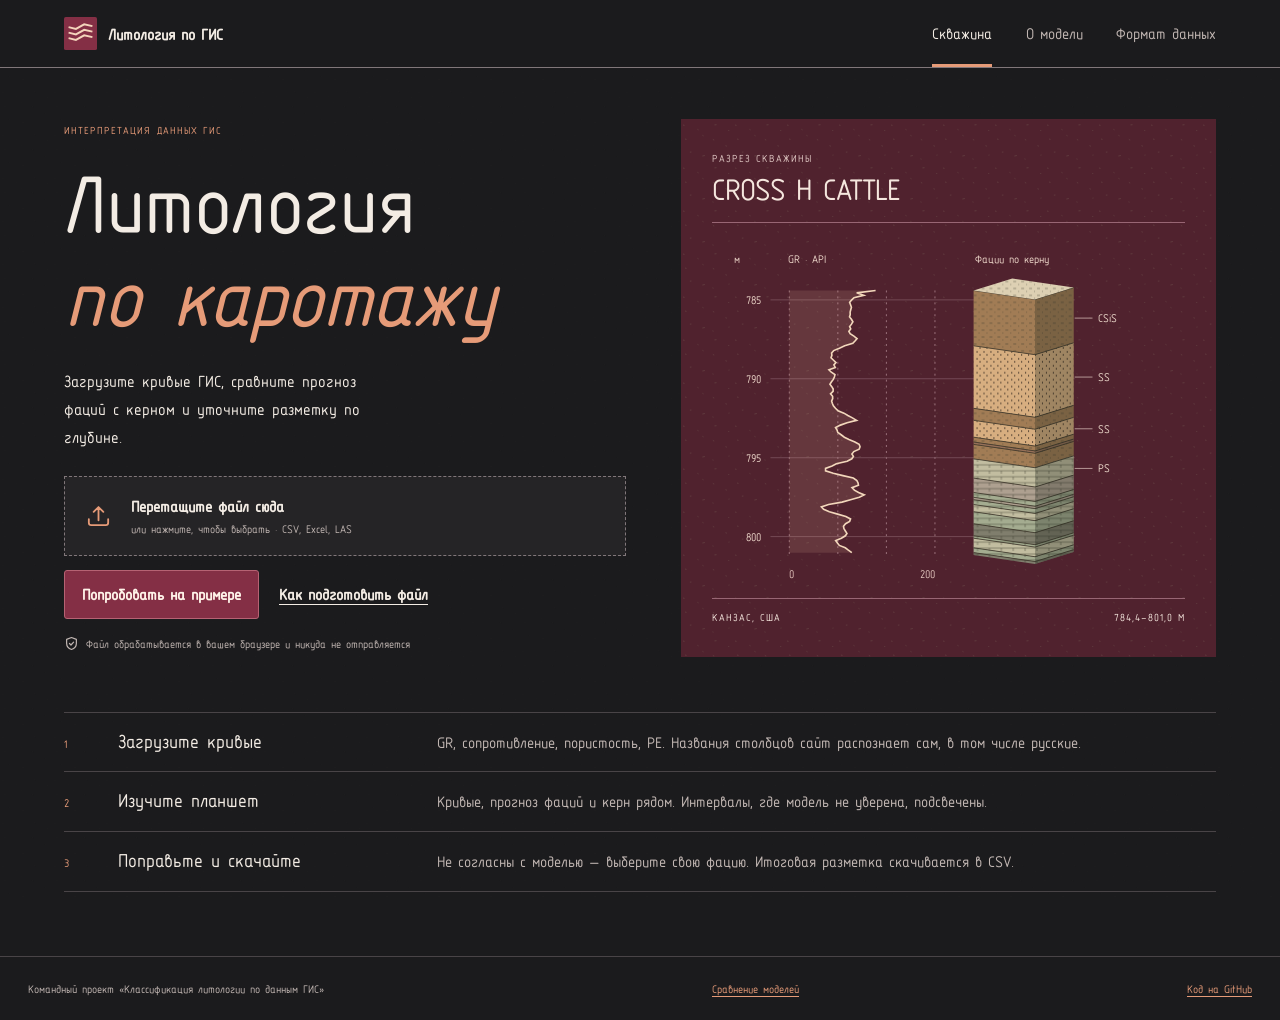
==== commit d7fb43af: "Добавить сравнение нейросетей и CatBoost с проверкой по керну" ====
--- a/docs/index.html
+++ b/docs/index.html
@@ -8,7 +8,7 @@
   <meta name="theme-color" content="#1b1b1d">
   <link rel="icon" href="assets/mark.svg" type="image/svg+xml">
   <link rel="preload" href="assets/fonts/OpenGOSTtypeB-Regular.ttf" as="font" type="font/ttf" crossorigin>
-  <link rel="stylesheet" href="css/style.css?v=carbon1">
+  <link rel="stylesheet" href="css/style.css?v=study1">
 </head>
 <body>
   <header class="nav">
@@ -179,7 +179,10 @@
         <p class="eyebrow">О модели</p>
         <h1>Насколько ей можно доверять</h1>
         <p class="lead" id="model-lead"></p>
-        <a href="https://github.com/xarebovdavid/well-log-facies-web/blob/main/research/README.md">Отчёт по скважинам и фациям</a>
+        <div class="model-links">
+          <a href="research/">Сравнение пяти моделей и разбор песчаника</a>
+          <a href="https://github.com/xarebovdavid/well-log-facies-web/blob/main/research/README.md">Отчёт по скважинам и фациям</a>
+        </div>
       </div>
       <div class="metrics" id="model-metrics"></div>
       <div class="two-col">
@@ -207,7 +210,7 @@
       <section class="panel prose">
         <h2>Как это устроено</h2>
         <p>Модель — градиентный бустинг <b>CatBoost</b> (500 деревьев глубины 4). Она обучена на размеченных по керну скважинах месторождения Hugoton–Panoma (Канзас) и для каждой глубины оценивает вероятность девяти фаций. Глубины в этом датасете записаны в футах, шаг замера — полфута. На планшете и в выгрузке глубина приведена к метрам (шаг 0,1524 м).</p>
-        <p>Скважины делятся на обучающие и проверочные <b>целиком</b>: все измерения одной скважины попадают только в одну группу. Так оценка честно показывает, чего ждать на новой скважине.</p>
+        <p>Мы разделили скважины <b>целиком</b>. Все замеры одной скважины попадают в одну группу. Две проверочные скважины уже использовались в предыдущих опытах команды.</p>
         <p>Расчёт идёт прямо в браузере: деревья модели выгружены в файл, а результат сверен с исходной моделью на Python на всех точках замера датасета.</p>
       </section>
     </section>
@@ -240,6 +243,7 @@
 
   <footer class="footer">
     <span>Командный проект «Классификация литологии по данным ГИС»</span>
+    <a href="research/">Сравнение моделей</a>
     <a href="https://github.com/xarebovdavid/well-log-facies-web" target="_blank" rel="noopener">Код на GitHub</a>
   </footer>
 
@@ -290,6 +294,6 @@
   <div class="loader" role="status"><i></i>Загружаю модель и данные…</div>
   <input type="file" id="file" accept=".csv,.txt,.xlsx,.xls,.las" hidden>
 
-  <script type="module" src="js/app.js?v=atlas1"></script>
+  <script type="module" src="js/app.js?v=study1"></script>
 </body>
 </html>
--- a/docs/css/style.css
+++ b/docs/css/style.css
@@ -90,6 +90,34 @@
 .steps p { color: var(--muted); }
 .page-head { display: grid; gap: 16px; padding: clamp(35px,6vw,82px) 0 32px; }
 .page-head h1 { font-size: clamp(2.5rem,5.5vw,5.2rem); }
+.model-links { display: flex; flex-wrap: wrap; gap: .55rem 1.8rem; }
+.study { max-width: 1250px; }
+.study .page-head { max-width: 970px; }
+.study .lead { max-width: 69ch; }
+.study-result,.study-method {
+  display: grid; grid-template-columns: minmax(0, .9fr) minmax(0, 1.35fr);
+  align-items: start; gap: clamp(24px, 4vw, 64px);
+}
+.study-method { grid-template-columns: minmax(0, 1.4fr) minmax(0, .85fr); }
+.study .study-table { font-size: 1.05rem; font-variant-numeric: tabular-nums; }
+.study-table th,.study-table td {
+  padding: .55rem .65rem; line-height: 1.25; text-align: right; white-space: normal;
+}
+.study-table th { position: static; background: transparent; color: var(--text); letter-spacing: 0; }
+.study-table thead th { color: var(--muted); font-size: .93rem; vertical-align: bottom; }
+.study-table tbody th { font-size: inherit; font-weight: 400; border-bottom: 1px solid var(--line); }
+.study-table tr > :first-child { text-align: left; padding-left: 0; }
+.study-table tbody tr:last-child th { border: 0; }
+.study-table strong { color: var(--accent); }
+.study-case figure { margin: .75rem 0 0; }
+.study-case figure img { display: block; width: 100%; height: auto; }
+.study-case figcaption { color: var(--muted); font-size: .95rem; margin-top: .65rem; }
+.study-files a { justify-self: start; }
+@media (max-width: 780px) {
+  .study-result,.study-method { grid-template-columns: minmax(0, 1fr); }
+  .study .study-table { font-size: 1rem; }
+  .study-table th,.study-table td { padding-inline: .35rem; }
+}
 .two-col { display: grid; grid-template-columns: 1fr 1fr; gap: 28px; }
 .panel { margin-top: 24px; padding: 24px 0; border-top: 1px solid var(--line-strong); min-width: 0; }
 .panel > h2 + .muted,.panel > h3 + .muted { margin-top: .6rem; }
